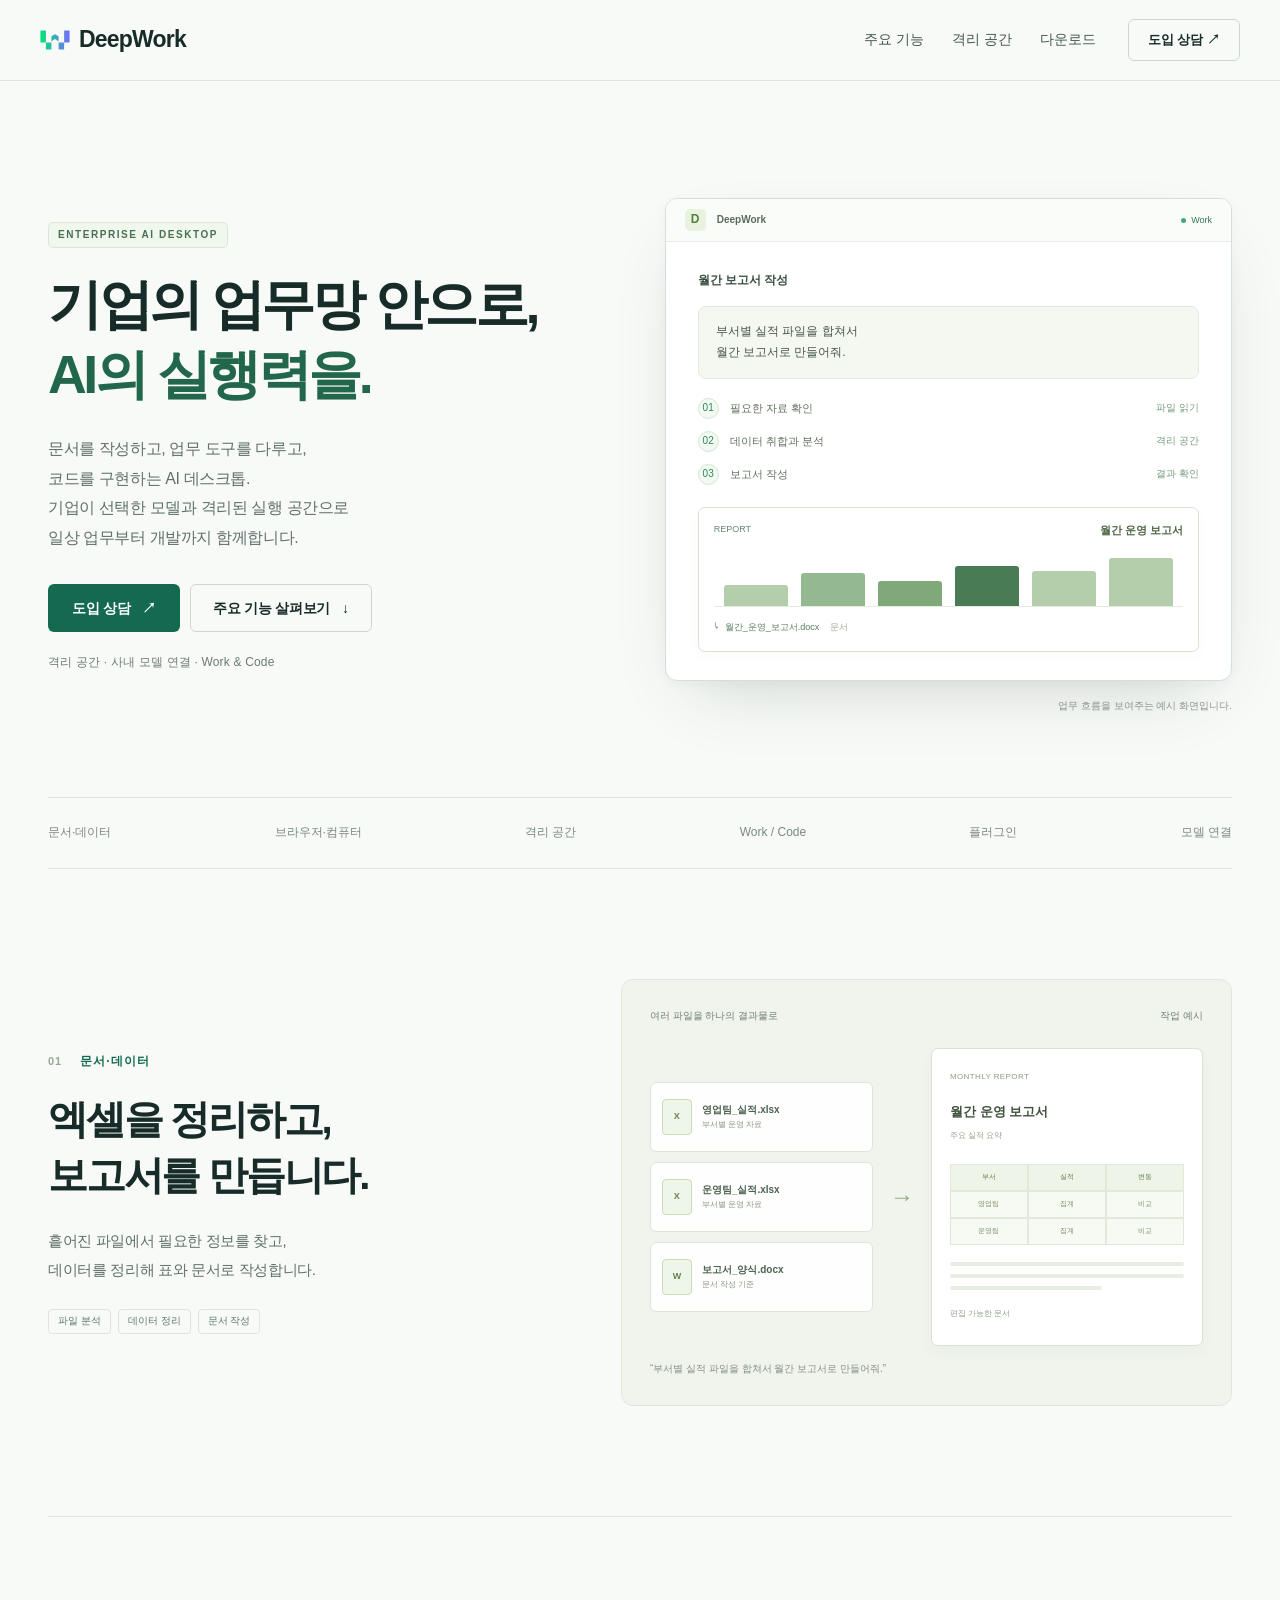
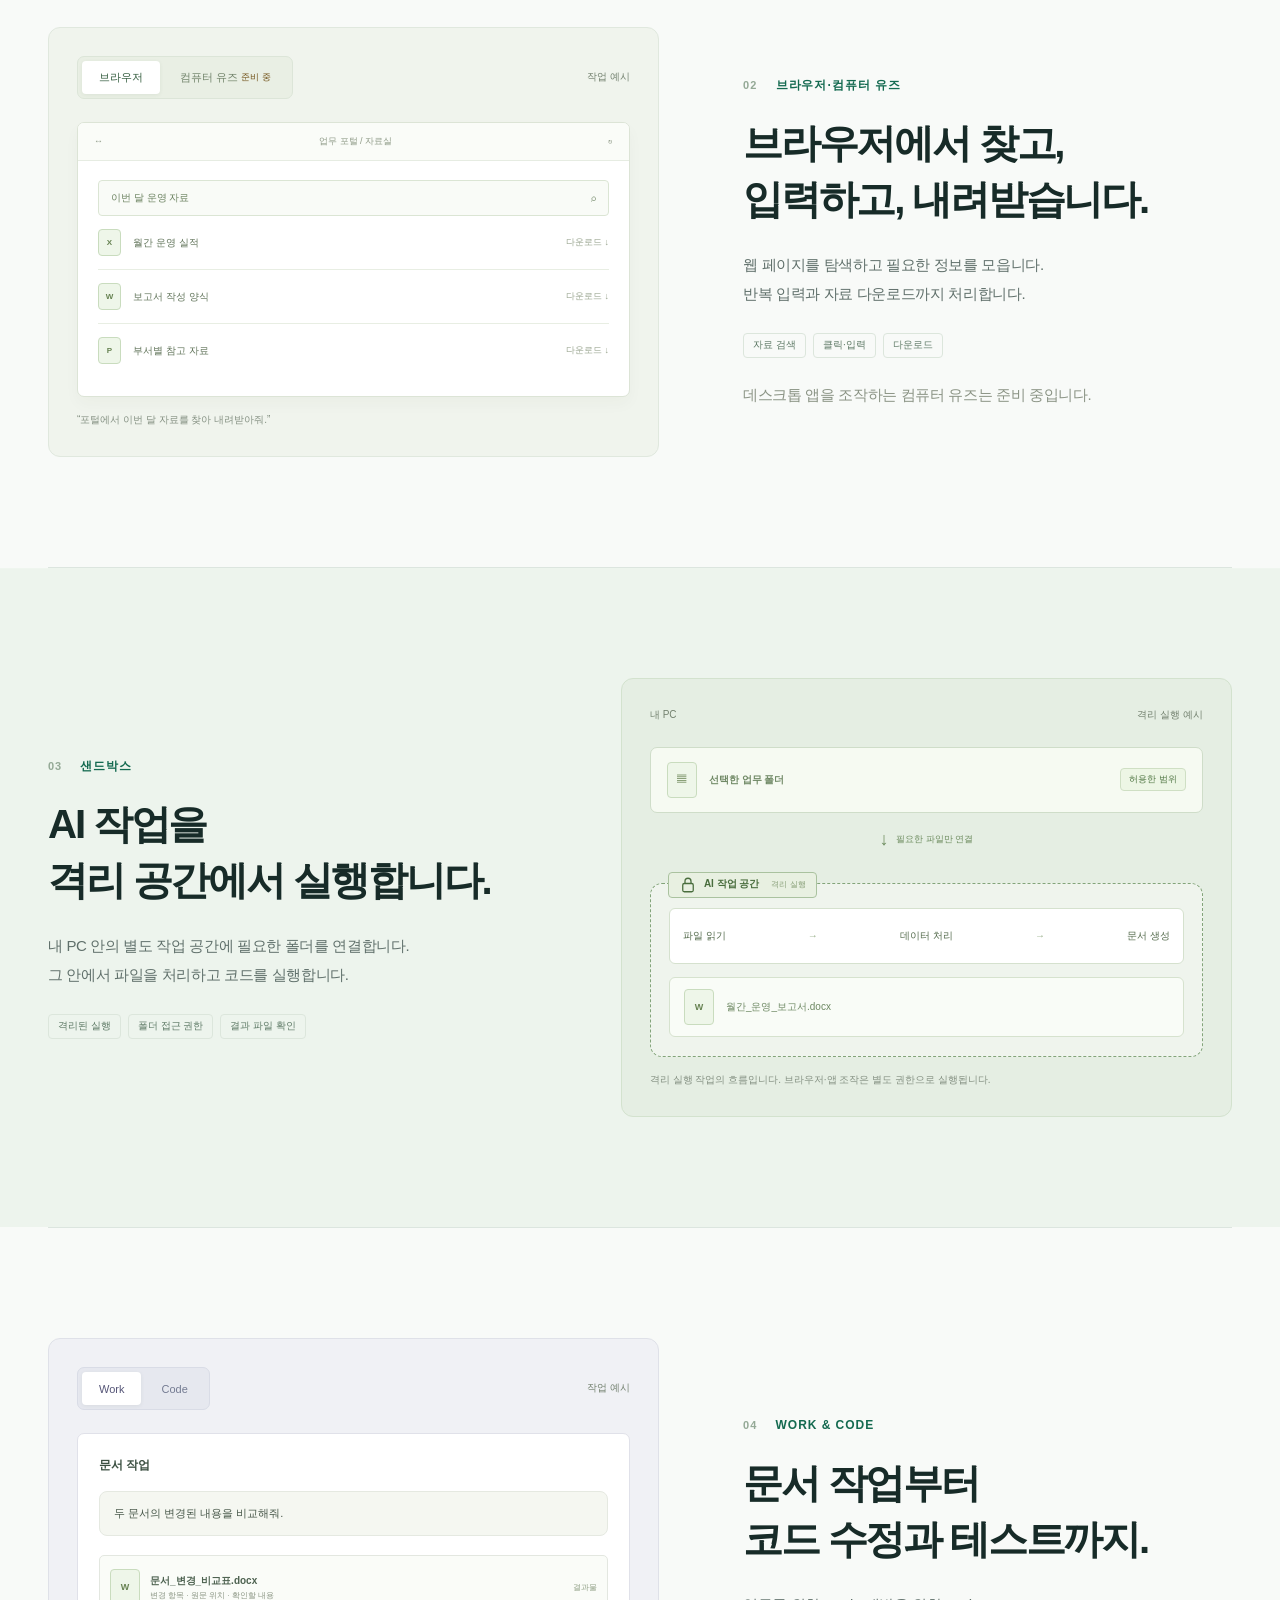
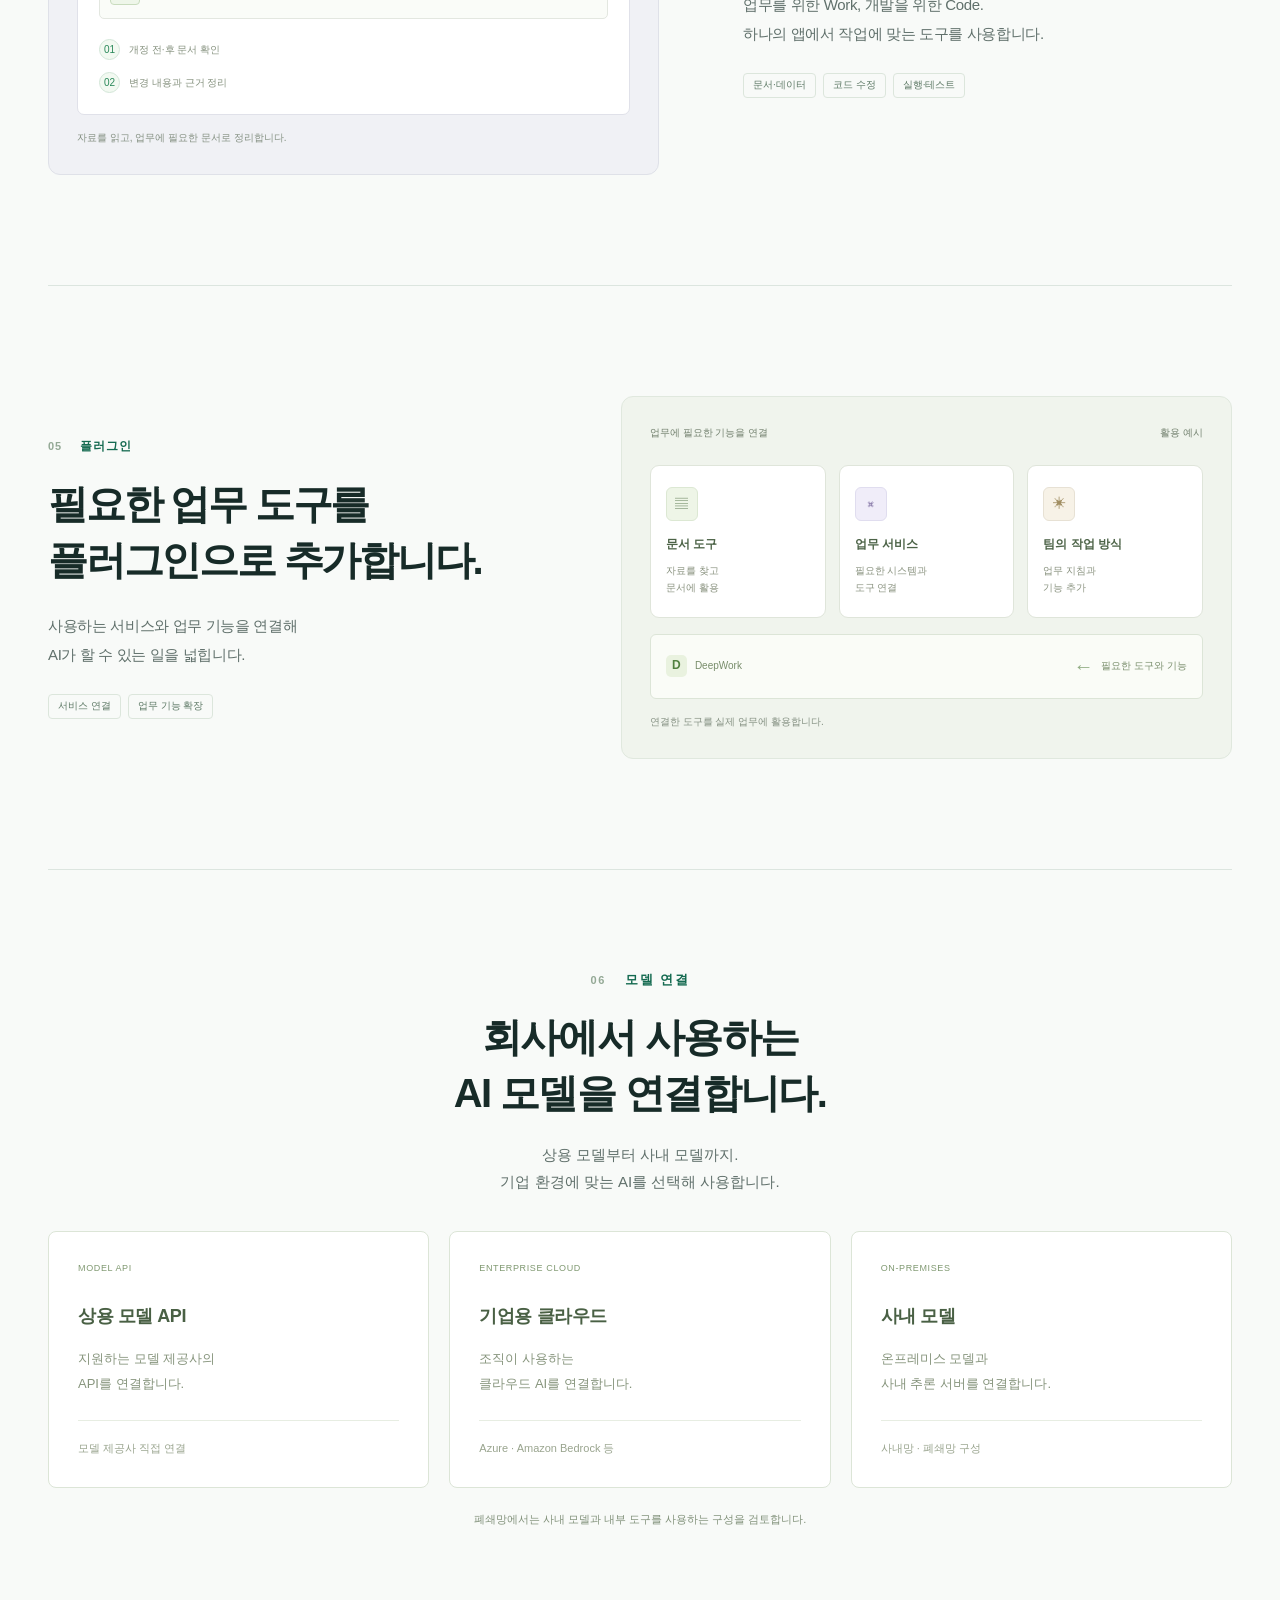
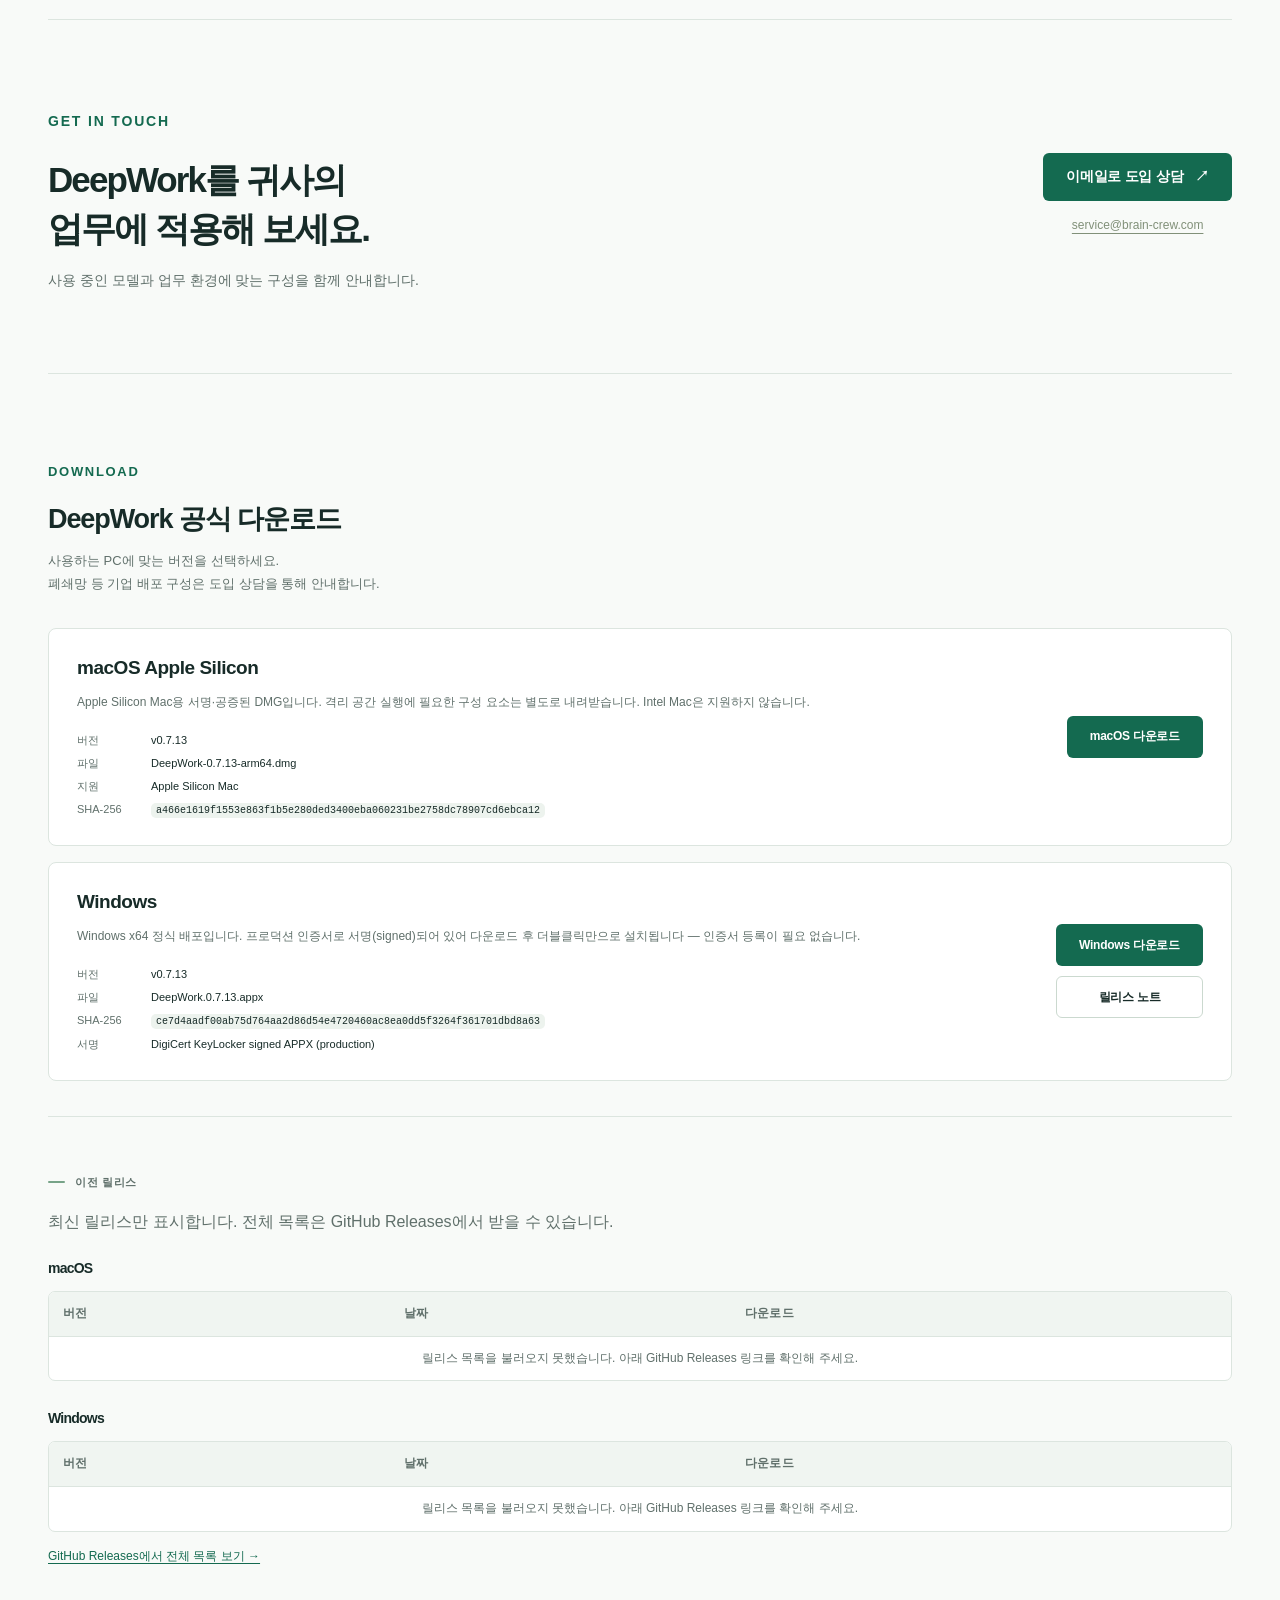
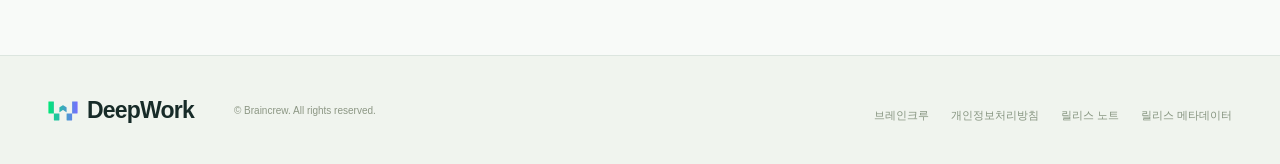
==== index.html @ 5875da7a "fix: hide CLI releases from desktop download tables" ====
<!doctype html>
<html lang="ko">
  <head>
    <meta charset="utf-8" />
    <meta name="viewport" content="width=device-width, initial-scale=1" />
    <title>DeepWork — 기업의 업무망 안으로, AI의 실행력을</title>
    <meta
      name="description"
      content="문서 작성, 브라우저 업무, 코드 개발까지. 격리 공간과 다양한 모델 연결을 갖춘 기업용 AI 데스크톱, DeepWork."
    />
    <meta name="theme-color" content="#f8faf8" />
    <meta property="og:type" content="website" />
    <meta property="og:locale" content="ko_KR" />
    <meta
      property="og:title"
      content="DeepWork — 기업의 업무망 안으로, AI의 실행력을"
    />
    <meta
      property="og:description"
      content="문서를 만들고, 업무 도구를 다루고, 코드를 구현합니다. 기업을 위한 AI 데스크톱."
    />
    <meta
      property="og:url"
      content="https://braincrew-lab.github.io/deepwork-public/"
    />
    <meta
      property="og:image"
      content="https://braincrew-lab.github.io/deepwork-public/assets/deepwork-app-icon.png"
    />
    <link
      rel="canonical"
      href="https://braincrew-lab.github.io/deepwork-public/"
    />
    <link rel="icon" href="assets/deepwork-icon.png?v=lg26" />
    <link rel="stylesheet" href="assets/site.css" />
    <link rel="stylesheet" href="assets/landing.css" />
    <script src="assets/landing.js" defer></script>
  </head>
  <body class="landing">
    <a class="skip-link" href="#main">본문으로 건너뛰기</a>
    <header class="site-header">
      <div class="header-inner">
        <a class="brand" href="./" aria-label="DeepWork 홈">
          <img
            src="assets/deepwork-glyph-light.svg"
            alt=""
            width="28"
            height="28"
          />
          <span translate="no">DeepWork</span>
        </a>
        <nav class="nav-links" aria-label="주요 메뉴">
          <a href="#features">주요 기능</a>
          <a href="#isolation">격리 공간</a>
          <a href="#downloads">다운로드</a>
        </nav>
        <a class="nav-contact" href="#contact"
          >도입 상담 <span aria-hidden="true">↗</span></a
        >
      </div>
    </header>
    <main id="main">
      <div class="container">
        <section class="hero" aria-labelledby="hero-title">
          <div class="hero-copy">
            <p class="eyebrow">
              <span class="pill">Enterprise AI Desktop</span>
            </p>
            <h1 id="hero-title">
              기업의 업무망 안으로,<br /><span>AI의 실행력을.</span>
            </h1>
            <p class="hero-sub">
              문서를 작성하고, 업무 도구를 다루고,<br class="desktop-break" />
              코드를 구현하는 AI 데스크톱.<br />기업이 선택한 모델과 격리된 실행
              공간으로<br class="desktop-break" />
              일상 업무부터 개발까지 함께합니다.
            </p>
            <div class="hero-actions">
              <a class="button primary" href="#contact"
                >도입 상담 <span aria-hidden="true">↗</span></a
              >
              <a class="button secondary" href="#features"
                >주요 기능 살펴보기 <span aria-hidden="true">↓</span></a
              >
            </div>
            <p class="hero-note">
              격리 공간 <span aria-hidden="true">·</span> 사내 모델 연결
              <span aria-hidden="true">·</span> Work &amp; Code
            </p>
          </div>
          <div class="hero-visual">
            <div
              class="workflow-window"
              role="img"
              aria-label="업무 흐름 예시: 부서별 실적 파일을 확인하고 데이터를 정리한 뒤 월간 보고서를 작성합니다."
            >
              <div class="window-bar">
                <span class="mini-logo">D</span
                ><span class="window-label">DeepWork</span
                ><span class="window-status">Work</span>
              </div>
              <div class="workflow-body">
                <div class="workflow-main">
                  <p class="task-label">월간 보고서 작성</p>
                  <div class="prompt-box">
                    부서별 실적 파일을 합쳐서<br />월간 보고서로 만들어줘.
                  </div>
                  <div class="process-list">
                    <div class="process-step">
                      <span class="step-icon">01</span
                      ><span class="step-copy">필요한 자료 확인</span
                      ><span class="step-state">파일 읽기</span>
                    </div>
                    <div class="process-step">
                      <span class="step-icon">02</span
                      ><span class="step-copy">데이터 취합과 분석</span
                      ><span class="step-state">격리 공간</span>
                    </div>
                    <div class="process-step">
                      <span class="step-icon">03</span
                      ><span class="step-copy">보고서 작성</span
                      ><span class="step-state">결과 확인</span>
                    </div>
                  </div>
                  <div class="result-sheet">
                    <div class="sheet-top">
                      <span>REPORT</span><span>월간 운영 보고서</span>
                    </div>
                    <div class="sheet-chart" aria-hidden="true">
                      <span class="chart-bar" style="--bar: 38%"></span
                      ><span class="chart-bar" style="--bar: 59%"></span
                      ><span class="chart-bar" style="--bar: 46%"></span
                      ><span class="chart-bar" style="--bar: 73%"></span
                      ><span class="chart-bar" style="--bar: 63%"></span
                      ><span class="chart-bar" style="--bar: 87%"></span>
                    </div>
                    <div class="file-chip">
                      <span aria-hidden="true">↳</span> 월간_운영_보고서.docx
                      <span>문서</span>
                    </div>
                  </div>
                </div>
              </div>
            </div>
            <p class="hero-caption">업무 흐름을 보여주는 예시 화면입니다.</p>
          </div>
        </section>
        <nav class="feature-index" aria-label="기능 바로가기">
          <a href="#documents">문서·데이터</a
          ><a href="#computer">브라우저·컴퓨터</a
          ><a href="#isolation">격리 공간</a><a href="#work-code">Work / Code</a
          ><a href="#plugins">플러그인</a><a href="#models">모델 연결</a>
        </nav>
        <div id="features">
          <section
            class="feature-section"
            id="documents"
            aria-labelledby="documents-title"
          >
            <div class="feature-heading">
              <p class="eyebrow">
                <span class="section-number">01</span> 문서·데이터
              </p>
              <h2 id="documents-title">
                엑셀을 정리하고,<br />보고서를 만듭니다.
              </h2>
              <p>
                흩어진 파일에서 필요한 정보를 찾고,<br />데이터를 정리해 표와
                문서로 작성합니다.
              </p>
              <div class="feature-tags">
                <span>파일 분석</span><span>데이터 정리</span
                ><span>문서 작성</span>
              </div>
            </div>
            <div class="feature-visual scene">
              <div class="scene-toolbar">
                <span>여러 파일을 하나의 결과물로</span><span>작업 예시</span>
              </div>
              <div class="scene-grid">
                <div class="document-stack">
                  <div class="file-row">
                    <span class="file-icon">X</span>
                    <div class="file-info">
                      <strong>영업팀_실적.xlsx</strong
                      ><span>부서별 운영 자료</span>
                    </div>
                  </div>
                  <div class="file-row">
                    <span class="file-icon">X</span>
                    <div class="file-info">
                      <strong>운영팀_실적.xlsx</strong
                      ><span>부서별 운영 자료</span>
                    </div>
                  </div>
                  <div class="file-row">
                    <span class="file-icon">W</span>
                    <div class="file-info">
                      <strong>보고서_양식.docx</strong
                      ><span>문서 작성 기준</span>
                    </div>
                  </div>
                </div>
                <span class="arrow-connector" aria-hidden="true">→</span>
                <div class="report-preview">
                  <span class="model-label">MONTHLY REPORT</span>
                  <h3>월간 운영 보고서</h3>
                  <p>주요 실적 요약</p>
                  <div class="report-grid" aria-hidden="true">
                    <span>부서</span><span>실적</span><span>변동</span
                    ><span>영업팀</span><span>집계</span><span>비교</span
                    ><span>운영팀</span><span>집계</span><span>비교</span>
                  </div>
                  <div class="report-line"></div>
                  <div class="report-line"></div>
                  <div class="report-line short"></div>
                  <span class="file-type">편집 가능한 문서</span>
                </div>
              </div>
              <p class="scene-caption">
                “부서별 실적 파일을 합쳐서 월간 보고서로 만들어줘.”
              </p>
            </div>
          </section>
          <section
            class="feature-section reverse"
            id="computer"
            aria-labelledby="computer-title"
          >
            <div class="feature-heading">
              <p class="eyebrow">
                <span class="section-number">02</span> 브라우저·컴퓨터 유즈
              </p>
              <h2 id="computer-title">
                브라우저에서 찾고,<br />입력하고, 내려받습니다.
              </h2>
              <p>
                웹 페이지를 탐색하고 필요한 정보를 모읍니다.<br />반복 입력과
                자료 다운로드까지 처리합니다.
              </p>
              <div class="feature-tags">
                <span>자료 검색</span><span>클릭·입력</span
                ><span>다운로드</span>
              </div>
              <p class="feature-footnote">
                데스크톱 앱을 조작하는 컴퓨터 유즈는 준비 중입니다.
              </p>
            </div>
            <div class="feature-visual scene" data-tabs>
              <div class="scene-toolbar">
                <div
                  class="tabs"
                  role="tablist"
                  aria-label="브라우저와 컴퓨터 작업 예시"
                >
                  <button
                    type="button"
                    id="browser-tab"
                    role="tab"
                    aria-selected="true"
                    aria-controls="browser-panel"
                  >
                    브라우저</button
                  ><button
                    type="button"
                    id="app-tab"
                    role="tab"
                    aria-selected="false"
                    aria-controls="app-panel"
                    tabindex="-1"
                  >
                    컴퓨터 유즈 <span class="coming-soon">준비 중</span>
                  </button>
                </div>
                <span>작업 예시</span>
              </div>
              <div
                class="tab-panel"
                id="browser-panel"
                role="tabpanel"
                tabindex="0"
                aria-labelledby="browser-tab"
              >
                <div class="browser-frame">
                  <div class="browser-address">
                    <span aria-hidden="true">↔</span
                    ><span>업무 포털 / 자료실</span
                    ><span aria-hidden="true">↻</span>
                  </div>
                  <div class="browser-content">
                    <div class="browser-search">
                      이번 달 운영 자료 <span aria-hidden="true">⌕</span>
                    </div>
                    <div class="browser-row">
                      <span class="file-icon">X</span><span>월간 운영 실적</span
                      ><span class="file-type">다운로드 ↓</span>
                    </div>
                    <div class="browser-row">
                      <span class="file-icon">W</span
                      ><span>보고서 작성 양식</span
                      ><span class="file-type">다운로드 ↓</span>
                    </div>
                    <div class="browser-row">
                      <span class="file-icon">P</span
                      ><span>부서별 참고 자료</span
                      ><span class="file-type">다운로드 ↓</span>
                    </div>
                  </div>
                </div>
                <p class="scene-caption">
                  “포털에서 이번 달 자료를 찾아 내려받아줘.”
                </p>
              </div>
              <div
                class="tab-panel"
                id="app-panel"
                role="tabpanel"
                tabindex="0"
                aria-labelledby="app-tab"
                hidden
              >
                <div class="browser-frame">
                  <div class="browser-address">
                    <span>업무 앱</span><span>준비 중 · 활용 예시</span>
                  </div>
                  <div class="app-grid">
                    <div class="app-menu">
                      <span>업무 현황</span><strong>자료 입력</strong
                      ><span>문서 목록</span>
                    </div>
                    <div class="app-form">
                      <div class="form-preview-row">
                        <span>보고 기간</span><strong>이번 달</strong>
                      </div>
                      <div class="form-preview-row">
                        <span>대상 부서</span><strong>운영팀</strong>
                      </div>
                      <div class="form-preview-row">
                        <span>입력 내용</span
                        ><strong>표의 항목을 확인해 입력</strong>
                      </div>
                      <div class="access-pill">입력 결과 확인</div>
                    </div>
                  </div>
                </div>
                <p class="scene-caption">
                  “이 표의 내용을 업무 앱의 입력 항목에 채워줘.”<br />
                  <span>준비 중인 기능의 활용 예시입니다.</span>
                </p>
              </div>
            </div>
          </section>
          <section
            class="feature-section sandbox-section"
            id="isolation"
            aria-labelledby="isolation-title"
          >
            <div class="feature-heading">
              <p class="eyebrow">
                <span class="section-number">03</span> 샌드박스
              </p>
              <h2 id="isolation-title">
                AI 작업을<br />격리 공간에서 실행합니다.
              </h2>
              <p>
                내 PC 안의 별도 작업 공간에 필요한 폴더를 연결합니다.<br />그
                안에서 파일을 처리하고 코드를 실행합니다.
              </p>
              <div class="feature-tags">
                <span>격리된 실행</span><span>폴더 접근 권한</span
                ><span>결과 파일 확인</span>
              </div>
            </div>
            <div
              class="feature-visual sandbox-scene"
              role="img"
              aria-label="격리 실행 예시: 내 PC의 선택한 업무 폴더를 격리 공간에 연결하고, 데이터를 처리해 보고서 파일을 만듭니다."
            >
              <div class="scene-toolbar">
                <span>내 PC</span><span>격리 실행 예시</span>
              </div>
              <div class="host-files">
                <span class="file-icon">▤</span><strong>선택한 업무 폴더</strong
                ><span class="access-pill">허용한 범위</span>
              </div>
              <div class="isolation-connector" aria-hidden="true">
                <span>↓</span> 필요한 파일만 연결
              </div>
              <div class="isolation-boundary">
                <div class="boundary-label">
                  <svg
                    width="18"
                    height="18"
                    viewBox="0 0 24 24"
                    fill="none"
                    aria-hidden="true"
                  >
                    <rect
                      x="5"
                      y="10"
                      width="14"
                      height="11"
                      rx="2"
                      stroke="currentColor"
                      stroke-width="1.7"
                    />
                    <path
                      d="M8 10V7a4 4 0 0 1 8 0v3"
                      stroke="currentColor"
                      stroke-width="1.7"
                    />
                  </svg>
                  AI 작업 공간 <span>격리 실행</span>
                </div>
                <div class="isolation-task">
                  <span>파일 읽기</span><span aria-hidden="true">→</span
                  ><span>데이터 처리</span><span aria-hidden="true">→</span
                  ><span>문서 생성</span>
                </div>
                <div class="boundary-output">
                  <span class="file-icon">W</span
                  ><span>월간_운영_보고서.docx</span>
                </div>
              </div>
              <p class="scene-caption">
                격리 실행 작업의 흐름입니다. 브라우저·앱 조작은 별도 권한으로
                실행됩니다.
              </p>
            </div>
          </section>
          <section
            class="feature-section reverse"
            id="work-code"
            aria-labelledby="work-code-title"
          >
            <div class="feature-heading">
              <p class="eyebrow">
                <span class="section-number">04</span> Work &amp; Code
              </p>
              <h2 id="work-code-title">
                문서 작업부터<br />코드 수정과 테스트까지.
              </h2>
              <p>
                업무를 위한 Work, 개발을 위한 Code.<br />하나의 앱에서 작업에
                맞는 도구를 사용합니다.
              </p>
              <div class="feature-tags">
                <span>문서·데이터</span><span>코드 수정</span
                ><span>실행·테스트</span>
              </div>
            </div>
            <div class="feature-visual scene mode-scene" data-tabs>
              <div class="scene-toolbar">
                <div
                  class="tabs"
                  role="tablist"
                  aria-label="Work와 Code 업무 예시"
                >
                  <button
                    type="button"
                    id="work-tab"
                    role="tab"
                    aria-selected="true"
                    aria-controls="work-panel"
                  >
                    Work</button
                  ><button
                    type="button"
                    id="code-tab"
                    role="tab"
                    aria-selected="false"
                    aria-controls="code-panel"
                    tabindex="-1"
                  >
                    Code
                  </button>
                </div>
                <span>작업 예시</span>
              </div>
              <div
                class="tab-panel"
                id="work-panel"
                role="tabpanel"
                tabindex="0"
                aria-labelledby="work-tab"
              >
                <div class="mode-content">
                  <p class="task-label">문서 작업</p>
                  <div class="prompt-box">
                    두 문서의 변경된 내용을 비교해줘.
                  </div>
                  <div class="file-row">
                    <span class="file-icon">W</span>
                    <div class="file-info">
                      <strong>문서_변경_비교표.docx</strong
                      ><span>변경 항목 · 원문 위치 · 확인할 내용</span>
                    </div>
                    <span class="file-type">결과물</span>
                  </div>
                  <div class="process-list">
                    <div class="process-step">
                      <span class="step-icon">01</span
                      ><span>개정 전·후 문서 확인</span>
                    </div>
                    <div class="process-step">
                      <span class="step-icon">02</span
                      ><span>변경 내용과 근거 정리</span>
                    </div>
                  </div>
                </div>
                <p class="scene-caption">
                  자료를 읽고, 업무에 필요한 문서로 정리합니다.
                </p>
              </div>
              <div
                class="tab-panel"
                id="code-panel"
                role="tabpanel"
                tabindex="0"
                aria-labelledby="code-tab"
                hidden
              >
                <div class="mode-content">
                  <p class="task-label">개발 작업</p>
                  <div class="prompt-box">
                    이 함수의 오류를 고치고 테스트해줘.
                  </div>
                  <div class="code-preview">
                    <div class="browser-address">
                      <span>report.ts</span><span>변경 사항 예시</span>
                    </div>
                    <pre><code><span class="code-removed">− return records[0].amount</span>
<span class="code-added">+ return records[0]?.amount ?? 0</span>

<span class="code-comment">// 빈 데이터도 처리하도록 수정</span></code></pre>
                  </div>
                  <div class="access-pill">변경 사항과 테스트 결과 확인</div>
                </div>
                <p class="scene-caption">
                  프로젝트를 읽고, 코드를 수정하고, 실행해 확인합니다.
                </p>
              </div>
            </div>
          </section>
          <section
            class="feature-section"
            id="plugins"
            aria-labelledby="plugins-title"
          >
            <div class="feature-heading">
              <p class="eyebrow">
                <span class="section-number">05</span> 플러그인
              </p>
              <h2 id="plugins-title">
                필요한 업무 도구를<br />플러그인으로 추가합니다.
              </h2>
              <p>
                사용하는 서비스와 업무 기능을 연결해<br />AI가 할 수 있는 일을
                넓힙니다.
              </p>
              <div class="feature-tags">
                <span>서비스 연결</span><span>업무 기능 확장</span>
              </div>
            </div>
            <div class="feature-visual scene">
              <div class="scene-toolbar">
                <span>업무에 필요한 기능을 연결</span><span>활용 예시</span>
              </div>
              <div class="plugin-grid">
                <div class="plugin-card">
                  <span class="plugin-icon">▤</span>
                  <h3>문서 도구</h3>
                  <p>자료를 찾고<br />문서에 활용</p>
                </div>
                <div class="plugin-card">
                  <span class="plugin-icon">⌘</span>
                  <h3>업무 서비스</h3>
                  <p>필요한 시스템과<br />도구 연결</p>
                </div>
                <div class="plugin-card">
                  <span class="plugin-icon">✳</span>
                  <h3>팀의 작업 방식</h3>
                  <p>업무 지침과<br />기능 추가</p>
                </div>
              </div>
              <div class="plugin-result">
                <span class="mini-logo">D</span><span>DeepWork</span
                ><span class="arrow-connector" aria-hidden="true">←</span
                ><span>필요한 도구와 기능</span>
              </div>
              <p class="scene-caption">연결한 도구를 실제 업무에 활용합니다.</p>
            </div>
          </section>
          <section
            class="model-section"
            id="models"
            aria-labelledby="models-title"
          >
            <div class="section-heading">
              <p class="eyebrow">
                <span class="section-number">06</span> 모델 연결
              </p>
              <h2 id="models-title">
                회사에서 사용하는<br />AI 모델을 연결합니다.
              </h2>
              <p>
                상용 모델부터 사내 모델까지.<br />기업 환경에 맞는 AI를 선택해
                사용합니다.
              </p>
            </div>
            <div class="model-grid">
              <div class="model-card">
                <span class="model-label">MODEL API</span>
                <h3>상용 모델 API</h3>
                <p>지원하는 모델 제공사의<br />API를 연결합니다.</p>
                <span class="model-endpoint">모델 제공사 직접 연결</span>
              </div>
              <div class="model-card">
                <span class="model-label">ENTERPRISE CLOUD</span>
                <h3>기업용 클라우드</h3>
                <p>조직이 사용하는<br />클라우드 AI를 연결합니다.</p>
                <span class="model-endpoint">Azure · Amazon Bedrock 등</span>
              </div>
              <div class="model-card">
                <span class="model-label">ON-PREMISES</span>
                <h3>사내 모델</h3>
                <p>온프레미스 모델과<br />사내 추론 서버를 연결합니다.</p>
                <span class="model-endpoint">사내망 · 폐쇄망 구성</span>
              </div>
            </div>
            <p class="model-note">
              폐쇄망에서는 사내 모델과 내부 도구를 사용하는 구성을 검토합니다.
            </p>
          </section>
        </div>
        <section
          class="contact-section"
          id="contact"
          aria-labelledby="contact-title"
        >
          <div class="contact-copy">
            <p class="eyebrow">GET IN TOUCH</p>
            <h2 id="contact-title">
              DeepWork를 귀사의<br />업무에 적용해 보세요.
            </h2>
            <p>사용 중인 모델과 업무 환경에 맞는 구성을 함께 안내합니다.</p>
          </div>
          <div class="contact-actions">
            <a
              class="button primary"
              href="mailto:service@brain-crew.com?subject=DeepWork%20%EB%8F%84%EC%9E%85%20%EB%AC%B8%EC%9D%98"
              >이메일로 도입 상담 <span aria-hidden="true">↗</span></a
            ><a class="contact-email" href="mailto:service@brain-crew.com"
              >service@brain-crew.com</a
            >
          </div>
        </section>
        <section
          class="downloads"
          id="downloads"
          aria-labelledby="downloads-title"
        >
          <div class="section-heading">
            <p class="eyebrow">DOWNLOAD</p>
            <h2 id="downloads-title">DeepWork 공식 다운로드</h2>
            <p>
              사용하는 PC에 맞는 버전을 선택하세요.<br />폐쇄망 등 기업 배포
              구성은 도입 상담을 통해 안내합니다.
            </p>
          </div>
          <!-- Keep release-updater markup stable: exact code tags are required. -->
          <!-- prettier-ignore -->
          <section class="download-card" aria-labelledby="primary-download">
            <div>
              <h2 id="primary-download">macOS Apple Silicon</h2>
              <p>
                Apple Silicon Mac용 서명·공증된 DMG입니다. 격리 공간 실행에
                필요한 구성 요소는 별도로 내려받습니다. Intel Mac은 지원하지
                않습니다.
              </p>
              <dl class="metadata">
                <div>
                  <dt>버전</dt>
                  <dd>v0.7.13</dd>
                </div>
                <div>
                  <dt>파일</dt>
                  <dd>DeepWork-0.7.13-arm64.dmg</dd>
                </div>
                <div>
                  <dt>지원</dt>
                  <dd>Apple Silicon Mac</dd>
                </div>
                <div>
                  <dt>SHA-256</dt>
                  <dd>
                    <code>a466e1619f1553e863f1b5e280ded3400eba060231be2758dc78907cd6ebca12</code>
                  </dd>
                </div>
              </dl>
            </div>
            <a
              class="button primary"
              href="https://github.com/braincrew-lab/deepwork-public/releases/download/v0.7.13/DeepWork-0.7.13-arm64.dmg"
            >
              macOS 다운로드
            </a>
          </section>

          <!-- prettier-ignore -->
          <section class="download-card" aria-labelledby="windows-download">
            <div>
              <h2 id="windows-download">Windows</h2>
              <p>
                Windows x64 정식 배포입니다. 프로덕션 인증서로 서명(signed)되어
                있어 다운로드 후 더블클릭만으로 설치됩니다 — 인증서 등록이 필요
                없습니다.
              </p>
              <dl class="metadata">
                <div>
                  <dt>버전</dt>
                  <dd>v0.7.13</dd>
                </div>
                <div>
                  <dt>파일</dt>
                  <dd>DeepWork.0.7.13.appx</dd>
                </div>
                <div>
                  <dt>SHA-256</dt>
                  <dd>
                    <code>ce7d4aadf00ab75d764aa2d86d54e4720460ac8ea0dd5f3264f361701dbd8a63</code>
                  </dd>
                </div>
                <div>
                  <dt>서명</dt>
                  <dd>DigiCert KeyLocker signed APPX (production)</dd>
                </div>
              </dl>
            </div>
            <div class="button-stack" aria-label="Windows 정식 배포 다운로드">
              <a
                class="button primary"
                href="https://github.com/braincrew-lab/deepwork-public/releases/download/v0.7.13/DeepWork.0.7.13.appx"
              >
                Windows 다운로드
              </a>
              <a
                class="button secondary"
                href="https://github.com/braincrew-lab/deepwork-public/releases/tag/v0.7.13"
              >
                릴리스 노트
              </a>
            </div>
          </section>

          <section
            class="version-history"
            aria-labelledby="version-history-title"
          >
            <p class="section-title" id="version-history-title">이전 릴리스</p>
            <p>
              최신 릴리스만 표시합니다. 전체 목록은 GitHub Releases에서 받을 수
              있습니다.
            </p>
            <p class="version-mobile-note">
              이전 릴리스 표는 데스크톱에서 확인하세요.
              <a
                href="https://github.com/braincrew-lab/deepwork-public/releases"
                >GitHub Releases 열기 →</a
              >
            </p>

            <div class="version-group">
              <h2 class="version-group-title">macOS</h2>
              <div class="version-table-wrap">
                <table class="version-table">
                  <thead>
                    <tr>
                      <th scope="col">버전</th>
                      <th scope="col">날짜</th>
                      <th scope="col">다운로드</th>
                    </tr>
                  </thead>
                  <tbody id="version-rows-mac" aria-live="polite">
                    <tr class="version-status">
                      <td colspan="3">릴리스 목록을 불러오는 중…</td>
                    </tr>
                  </tbody>
                </table>
              </div>
            </div>

            <div class="version-group">
              <h2 class="version-group-title">Windows</h2>
              <div class="version-table-wrap">
                <table class="version-table">
                  <thead>
                    <tr>
                      <th scope="col">버전</th>
                      <th scope="col">날짜</th>
                      <th scope="col">다운로드</th>
                    </tr>
                  </thead>
                  <tbody id="version-rows-win" aria-live="polite">
                    <tr class="version-status">
                      <td colspan="3">릴리스 목록을 불러오는 중…</td>
                    </tr>
                  </tbody>
                </table>
              </div>
            </div>

            <p class="version-fallback">
              <a
                href="https://github.com/braincrew-lab/deepwork-public/releases"
                >GitHub Releases에서 전체 목록 보기 →</a
              >
            </p>
          </section>
        </section>
      </div>
    </main>
    <footer class="site-footer">
      <div class="footer-inner">
        <a class="brand" href="./"
          ><img
            src="assets/deepwork-glyph-light.svg"
            alt=""
            width="24"
            height="24"
          /><span translate="no">DeepWork</span></a
        >
        <p>© Braincrew. All rights reserved.</p>
        <nav class="footer-links" aria-label="서비스 정보">
          <a href="https://www.brain-crew.com/">브레인크루</a
          ><a href="privacy/deepwork-chrome-bridge/">개인정보처리방침</a
          ><a href="https://github.com/braincrew-lab/deepwork-public/releases"
            >릴리스 노트</a
          ><a href="releases/stable.json">릴리스 메타데이터</a>
        </nav>
      </div>
    </footer>
    <script>
      (function () {
        var REPO = "braincrew-lab/deepwork-public";
        var API =
          "https://api.github.com/repos/" + REPO + "/releases?per_page=100";
        var WITHHELD_RELEASE_RE = /^v0\.5\.7(?:$|-)/;
        // VM 이미지(deep-work-vm-*)는 앱이 내부적으로 내려받는 인프라 릴리스라 표에서 제외.
        var INFRA_RELEASE_RE = /^deep-work-vm-/;
        var MAC_ASSET_RE = /\.dmg$/i;
        var WIN_ASSET_RE = /\.(appx|msix|msixbundle)$/i;
        var macBody = document.getElementById("version-rows-mac");
        var winBody = document.getElementById("version-rows-win");
        if (!macBody || !winBody) return;

        var MAX_ROWS = 6;
        var dateFmt;
        try {
          dateFmt = new Intl.DateTimeFormat("ko-KR", {
            year: "numeric",
            month: "2-digit",
            day: "2-digit",
          });
        } catch (e) {
          dateFmt = null;
        }

        function formatDate(iso) {
          if (!iso) return "";
          var d = new Date(iso);
          if (isNaN(d.getTime())) return "";
          if (dateFmt) return dateFmt.format(d);
          var m = d.getMonth() + 1;
          var day = d.getDate();
          return (
            d.getFullYear() +
            "." +
            (m < 10 ? "0" + m : m) +
            "." +
            (day < 10 ? "0" + day : day)
          );
        }

        function statusRow(body, text) {
          body.innerHTML = "";
          var tr = document.createElement("tr");
          tr.className = "version-status";
          var td = document.createElement("td");
          td.colSpan = 3;
          td.textContent = text;
          tr.appendChild(td);
          body.appendChild(tr);
        }

        function channelBadge(rel) {
          if (/-preview\.\d+$/i.test(rel.tag_name)) {
            return {
              text: "preview",
              title: "프리뷰 채널 빌드 (정식 공개판이 아님)",
            };
          }
          if (rel.prerelease) {
            return {
              text: "pre",
              title: "GitHub pre-release (정식 공개판이 아닌 proof/test 빌드)",
            };
          }
          return null;
        }

        function pickAsset(assets, preferRe) {
          var preferred = assets.filter(function (a) {
            return preferRe.test(a.name);
          });
          return (preferred.length ? preferred : assets)[0] || null;
        }

        function buildRow(rel, asset) {
          var tr = document.createElement("tr");

          var verTd = document.createElement("td");
          verTd.className = "v-version";
          var verLink = document.createElement("a");
          verLink.href = rel.html_url;
          verLink.textContent = rel.tag_name;
          verLink.translate = false;
          verTd.appendChild(verLink);
          var badge = channelBadge(rel);
          if (badge) {
            var tag = document.createElement("span");
            tag.className = "v-tag " + badge.text;
            tag.textContent = badge.text;
            tag.title = badge.title;
            verTd.appendChild(tag);
          }
          tr.appendChild(verTd);

          var dateTd = document.createElement("td");
          dateTd.className = "v-date";
          dateTd.textContent = formatDate(rel.published_at);
          tr.appendChild(dateTd);

          var dlTd = document.createElement("td");
          dlTd.className = "v-downloads";
          var link = document.createElement("a");
          link.className = "v-asset";
          if (asset) {
            link.href = asset.browser_download_url;
            link.textContent = asset.name;
            link.translate = false;
          } else {
            link.href = rel.html_url;
            link.textContent = "릴리스 노트";
          }
          dlTd.appendChild(link);
          tr.appendChild(dlTd);

          return tr;
        }

        function moreRow(body, hidden) {
          var tr = document.createElement("tr");
          tr.className = "version-status";
          var td = document.createElement("td");
          td.colSpan = 3;
          var link = document.createElement("a");
          link.href =
            "https://github.com/braincrew-lab/deepwork-public/releases";
          link.textContent =
            "이전 " + hidden + "개 더 보기 — GitHub Releases →";
          td.appendChild(link);
          tr.appendChild(td);
          body.appendChild(tr);
        }

        function fillTable(body, rows, emptyMessage) {
          body.innerHTML = "";
          if (!rows.length) {
            statusRow(body, emptyMessage);
            return;
          }
          rows.slice(0, MAX_ROWS).forEach(function (row) {
            body.appendChild(buildRow(row.rel, row.asset));
          });
          if (rows.length > MAX_ROWS) moreRow(body, rows.length - MAX_ROWS);
        }

        function render(releases) {
          var macRows = [];
          var winRows = [];
          releases.forEach(function (rel) {
            if (rel.draft) return;
            if (WITHHELD_RELEASE_RE.test(rel.tag_name)) return;
            if (INFRA_RELEASE_RE.test(rel.tag_name)) return;
            // CLI 릴리스는 GitHub에 유지하되 데스크톱 다운로드 표에서는 제외.
            if (/^deepcode-cli-/.test(rel.tag_name)) return;
            var assets = rel.assets || [];
            var macAssets = assets.filter(function (a) {
              return MAC_ASSET_RE.test(a.name);
            });
            var winAssets = assets.filter(function (a) {
              return WIN_ASSET_RE.test(a.name);
            });
            // 통합 릴리스(mac DMG + Windows APPX가 한 태그)는 양쪽 표에 모두,
            // 각 표에는 해당 플랫폼 설치 파일만 표시한다.
            if (macAssets.length) {
              macRows.push({
                rel: rel,
                asset: pickAsset(macAssets, /offline/i),
              });
            }
            if (winAssets.length) {
              winRows.push({
                rel: rel,
                asset: pickAsset(winAssets, /\.(appx|msixbundle)$/i),
              });
            }
            if (!macAssets.length && !winAssets.length) {
              var target = /win|windows|appx|msix|cer/i.test(rel.tag_name)
                ? winRows
                : macRows;
              target.push({ rel: rel, asset: null });
            }
          });

          fillTable(macBody, macRows, "표시할 macOS 릴리스가 없습니다.");
          fillTable(winBody, winRows, "표시할 Windows 릴리스가 없습니다.");
        }

        fetch(API, { headers: { Accept: "application/vnd.github+json" } })
          .then(function (res) {
            if (!res.ok) throw new Error("HTTP " + res.status);
            return res.json();
          })
          .then(function (data) {
            if (!Array.isArray(data)) throw new Error("unexpected response");
            render(data);
          })
          .catch(function () {
            var msg =
              "릴리스 목록을 불러오지 못했습니다. 아래 GitHub Releases 링크를 확인해 주세요.";
            statusRow(macBody, msg);
            statusRow(winBody, msg);
          });
      })();
    </script>
  </body>
</html>
---- assets/site.css ----
/* DeepWork public site — Liquid Glass rebrand.
   Brand mark gradient: #00E778 (green) → #746EFF (violet). */

:root {
  color-scheme: light dark;
  --ink: #171923;
  --muted: #575c6b;
  --paper: #f3f4f9;
  --panel: rgba(255, 255, 255, 0.66);
  --panel-solid: #ffffff;
  --rule: rgba(23, 25, 35, 0.12);
  --accent: #0b7a5a;
  --accent-strong: #4a43d9;
  --warn: #9a5b00;
  --code-bg: rgba(23, 25, 35, 0.06);
  --subtle-bg: rgba(23, 25, 35, 0.03);
  --subtle-rule: rgba(23, 25, 35, 0.08);
  --focus: #5d56f2;
  --on-accent: #081018;
  --brand-a: #00c76c;
  --brand-b: #746eff;
  --brand-text-a: #049467;
  --brand-text-b: #4a43d9;
  --glass-edge: rgba(255, 255, 255, 0.65);
  --glow-a: rgba(0, 231, 120, 0.16);
  --glow-b: rgba(116, 110, 255, 0.18);
  --card-shadow: 0 18px 44px -28px rgba(41, 37, 112, 0.35);
}

@media (prefers-color-scheme: dark) {
  :root {
    --ink: #eceef4;
    --muted: #9ba1ae;
    --paper: #0e1015;
    --panel: rgba(255, 255, 255, 0.045);
    --panel-solid: #1a1d24;
    --rule: rgba(255, 255, 255, 0.1);
    --accent: #3ecf8e;
    --accent-strong: #9d98ff;
    --warn: #e0a45a;
    --code-bg: rgba(255, 255, 255, 0.07);
    --subtle-bg: rgba(255, 255, 255, 0.03);
    --subtle-rule: rgba(255, 255, 255, 0.07);
    --focus: #8f8aff;
    --on-accent: #081018;
    --brand-a: #00e778;
    --brand-b: #8f8aff;
    --brand-text-a: #00e778;
    --brand-text-b: #a3a0ff;
    --glass-edge: rgba(255, 255, 255, 0.09);
    --glow-a: rgba(0, 231, 120, 0.1);
    --glow-b: rgba(116, 110, 255, 0.14);
    --card-shadow: 0 22px 48px -30px rgba(0, 0, 0, 0.7);
  }
}

* {
  box-sizing: border-box;
}

.skip-link {
  position: absolute;
  left: 12px;
  top: -48px;
  z-index: 10;
  padding: 10px 16px;
  border-radius: 999px;
  background: var(--panel-solid);
  border: 1px solid var(--rule);
  color: var(--ink);
  text-decoration: none;
  transition: top 0.15s ease;
}

.skip-link:focus {
  top: 12px;
}

:focus-visible {
  outline: 2px solid var(--focus);
  outline-offset: 2px;
  border-radius: 6px;
}

@media (prefers-reduced-motion: reduce) {
  * {
    transition: none !important;
    animation: none !important;
    scroll-behavior: auto !important;
  }
}

body {
  margin: 0;
  color: var(--ink);
  background-color: var(--paper);
  /* 브랜드 그라데이션을 은은한 조명으로 깔아 아이콘의 유리 질감과 톤을 맞춘다 */
  background-image:
    radial-gradient(52rem 34rem at 12% -6%, var(--glow-a), transparent 62%),
    radial-gradient(56rem 36rem at 96% 4%, var(--glow-b), transparent 64%),
    radial-gradient(40rem 30rem at 55% 118%, var(--glow-b), transparent 70%);
  background-attachment: fixed;
  font-family:
    ui-sans-serif,
    -apple-system,
    BlinkMacSystemFont,
    "Apple SD Gothic Neo",
    "Noto Sans KR",
    "Segoe UI",
    sans-serif;
  line-height: 1.5;
  word-break: keep-all;
}

a {
  color: var(--accent-strong);
  text-underline-offset: 3px;
}

header {
  position: sticky;
  top: 0;
  z-index: 5;
  display: flex;
  align-items: center;
  justify-content: space-between;
  gap: 24px;
  padding: 14px clamp(20px, 4vw, 48px);
  border-bottom: 1px solid var(--rule);
  background: var(--panel);
  -webkit-backdrop-filter: blur(18px) saturate(1.4);
  backdrop-filter: blur(18px) saturate(1.4);
  box-shadow: inset 0 1px 0 var(--glass-edge);
}

.brand {
  display: flex;
  align-items: center;
  gap: 10px;
  color: var(--ink);
  font-size: 20px;
  font-weight: 700;
  text-decoration: none;
}

.brand span {
  background: linear-gradient(92deg, var(--brand-text-a), var(--brand-text-b));
  -webkit-background-clip: text;
  background-clip: text;
  -webkit-text-fill-color: transparent;
  color: transparent;
}

.brand picture {
  display: flex;
}

.brand img {
  display: block;
  width: 26px;
  height: auto;
}

nav {
  display: flex;
  gap: 16px;
  flex-wrap: wrap;
  font-size: 14px;
}

nav a {
  color: var(--ink);
  text-decoration: none;
  opacity: 0.82;
}

nav a:hover,
nav a:focus-visible {
  opacity: 1;
  text-decoration: underline;
  text-underline-offset: 3px;
}

main {
  width: min(960px, calc(100vw - 40px));
  margin: 0 auto;
  padding: 56px 0 72px;
}

.document {
  max-width: 840px;
}

.page-head {
  padding-bottom: 28px;
}

.eyebrow {
  margin: 0 0 12px;
  color: var(--accent);
  font-size: 13px;
  font-weight: 700;
  letter-spacing: 0.08em;
  text-transform: uppercase;
}

h1,
h2 {
  margin: 0;
  letter-spacing: 0;
  text-wrap: balance;
}

h1 {
  font-size: clamp(44px, 7vw, 64px);
  line-height: 1;
  letter-spacing: -0.02em;
}

.hero {
  display: grid;
  grid-template-columns: minmax(0, 1.25fr) minmax(0, 0.75fr);
  gap: clamp(28px, 5vw, 64px);
  align-items: center;
  padding-bottom: 8px;
}

.hero-copy {
  min-width: 0;
}

.hero-sub {
  margin-top: 16px;
  max-width: 38ch;
  font-size: 17px;
}

.hero-actions {
  display: flex;
  flex-wrap: wrap;
  gap: 12px;
  margin-top: 28px;
}

/* 스크린샷 대신 새 Liquid Glass 앱 아이콘을 브랜드 쇼케이스로 띄운다 */
.hero-mark {
  position: relative;
  display: grid;
  place-items: center;
  min-width: 0;
  padding: clamp(28px, 5vw, 48px);
}

.hero-mark::before {
  content: "";
  position: absolute;
  inset: 6%;
  border-radius: 50%;
  background:
    radial-gradient(closest-side at 36% 38%, var(--glow-a), transparent 72%),
    radial-gradient(closest-side at 66% 62%, var(--glow-b), transparent 72%);
  filter: blur(14px);
}

.hero-mark img {
  position: relative;
  display: block;
  width: min(232px, 58%);
  height: auto;
  filter: drop-shadow(0 26px 40px rgba(20, 18, 60, 0.35));
  animation: hero-mark-float 7s ease-in-out infinite;
}

@media (prefers-color-scheme: dark) {
  /* 다크에서는 아이콘 스퀘클이 배경과 겹치므로 브랜드 글로우로 실루엣을 띄운다 */
  .hero-mark::before {
    inset: -2%;
    filter: blur(22px);
    background:
      radial-gradient(closest-side at 34% 36%, rgba(0, 231, 120, 0.22), transparent 70%),
      radial-gradient(closest-side at 68% 64%, rgba(116, 110, 255, 0.3), transparent 70%);
  }

  .hero-mark img {
    filter:
      drop-shadow(0 0 1px rgba(255, 255, 255, 0.35))
      drop-shadow(0 22px 44px rgba(0, 0, 0, 0.6));
  }
}

@keyframes hero-mark-float {
  0%,
  100% {
    transform: translateY(0);
  }
  50% {
    transform: translateY(-10px);
  }
}

h2 {
  font-size: 24px;
  line-height: 1.2;
}

p {
  margin: 10px 0 0;
  color: var(--muted);
  font-size: 16px;
}

.button {
  display: inline-flex;
  min-height: 46px;
  align-items: center;
  justify-content: center;
  padding: 0 22px;
  border: 1px solid transparent;
  border-radius: 999px;
  background: linear-gradient(120deg, var(--brand-a), var(--brand-b));
  color: var(--on-accent);
  font-weight: 700;
  text-decoration: none;
  touch-action: manipulation;
  box-shadow:
    inset 0 1px 0 rgba(255, 255, 255, 0.45),
    0 12px 26px -14px color-mix(in srgb, var(--brand-b) 55%, transparent);
}

.button.primary {
  min-width: 190px;
}

.button.primary:hover {
  filter: brightness(1.05) saturate(1.05);
}

.button.secondary {
  border-color: var(--rule);
  background: var(--panel);
  color: var(--ink);
  box-shadow: inset 0 1px 0 var(--glass-edge);
  -webkit-backdrop-filter: blur(10px);
  backdrop-filter: blur(10px);
}

.button.secondary:hover {
  border-color: var(--accent-strong);
}

.button.compact {
  flex: 0 0 auto;
  min-height: 40px;
  padding: 0 16px;
  white-space: nowrap;
}

.button-stack {
  display: grid;
  gap: 10px;
  justify-items: stretch;
}

.button-stack .button {
  width: 100%;
  white-space: nowrap;
}

.download-card {
  display: grid;
  grid-template-columns: minmax(0, 1fr) auto;
  gap: 24px;
  align-items: center;
  padding: 26px;
  border: 1px solid var(--rule);
  border-radius: 18px;
  background: var(--panel);
  -webkit-backdrop-filter: blur(16px) saturate(1.3);
  backdrop-filter: blur(16px) saturate(1.3);
  box-shadow:
    inset 0 1px 0 var(--glass-edge),
    var(--card-shadow);
}

.download-card + .download-card {
  margin-top: 16px;
}

.download-card-subtle {
  grid-template-columns: minmax(0, 1fr) auto;
  gap: 14px;
  padding: 14px 16px;
  background: var(--subtle-bg);
  border-color: var(--subtle-rule);
  box-shadow: inset 0 1px 0 var(--glass-edge);
}

.download-card-subtle h2 {
  font-size: 18px;
}

.download-card-subtle p,
.download-card-subtle .metadata dt {
  color: var(--muted);
}

.download-card-subtle p {
  margin-top: 6px;
  font-size: 14px;
}

.download-card-subtle .metadata {
  gap: 6px;
  margin-top: 12px;
}

.download-card-subtle .metadata div {
  grid-template-columns: 64px minmax(0, 1fr);
  gap: 10px;
}

.download-card-subtle code {
  background: var(--code-bg);
}

.download-card-subtle .button.secondary {
  min-height: 40px;
  padding: 0 14px;
  border-color: var(--rule);
}

.guide-card {
  display: grid;
  gap: 18px;
  margin-top: 16px;
  padding: 24px;
  border: 1px solid var(--rule);
  border-radius: 18px;
  background: var(--panel);
  -webkit-backdrop-filter: blur(16px) saturate(1.3);
  backdrop-filter: blur(16px) saturate(1.3);
  box-shadow: inset 0 1px 0 var(--glass-edge);
}

.guide-card ol {
  display: grid;
  gap: 10px;
  margin: 0;
  padding-left: 22px;
}

.guide-card li {
  color: var(--ink);
}

.prompt-card {
  display: grid;
  gap: 18px;
  margin-top: 16px;
  padding: 24px;
  border: 1px solid var(--rule);
  border-radius: 18px;
  background: var(--panel);
  -webkit-backdrop-filter: blur(16px) saturate(1.3);
  backdrop-filter: blur(16px) saturate(1.3);
  box-shadow: inset 0 1px 0 var(--glass-edge);
}

.copy-prompt {
  margin: 0;
  max-width: 100%;
  overflow-x: auto;
  white-space: pre-wrap;
  overflow-wrap: anywhere;
  padding: 18px;
  border: 1px solid var(--rule);
  border-radius: 12px;
  background: var(--code-bg);
  color: var(--ink);
  font-family:
    ui-monospace,
    SFMono-Regular,
    Menlo,
    Consolas,
    monospace;
  font-size: 14px;
  line-height: 1.65;
}

.download-list {
  display: grid;
  gap: 12px;
}

.download-row,
.release-row {
  display: flex;
  align-items: center;
  justify-content: space-between;
  gap: 18px;
  padding: 18px;
  border: 1px solid var(--rule);
  border-radius: 14px;
  background: var(--panel);
  box-shadow: inset 0 1px 0 var(--glass-edge);
}

.release-table {
  display: grid;
  gap: 10px;
  margin-top: 18px;
}

.release-row {
  padding: 14px 18px;
}

.link-list {
  display: flex;
  gap: 18px;
  flex-wrap: wrap;
  margin-top: 28px;
  padding-top: 24px;
  border-top: 1px solid var(--rule);
  font-size: 14px;
}

.metadata {
  display: grid;
  gap: 10px;
  margin: 18px 0 0;
}

.metadata div {
  display: grid;
  grid-template-columns: 88px minmax(0, 1fr);
  gap: 14px;
}

.metadata dt {
  color: var(--muted);
  font-size: 14px;
}

.metadata dd {
  margin: 0;
  min-width: 0;
}

code {
  padding: 2px 5px;
  border-radius: 5px;
  background: var(--code-bg);
  font-family: ui-monospace, SFMono-Regular, Menlo, Consolas, monospace;
  font-size: 0.92em;
  overflow-wrap: anywhere;
}

.muted {
  color: var(--muted);
}

.warning {
  color: var(--warn);
}

.document section {
  margin-top: 28px;
  padding-top: 28px;
  border-top: 1px solid var(--rule);
}

.document .page-head {
  margin-top: 0;
  padding-top: 0;
  border-top: 0;
}

footer {
  padding: 28px clamp(20px, 4vw, 48px);
  border-top: 1px solid var(--rule);
  color: var(--muted);
  background: var(--panel);
  -webkit-backdrop-filter: blur(18px) saturate(1.4);
  backdrop-filter: blur(18px) saturate(1.4);
  font-size: 14px;
}

.site-footer {
  display: grid;
  gap: 12px;
}

.footer-brand {
  color: var(--ink);
  font-size: 15px;
  font-weight: 700;
}

.footer-details {
  display: grid;
  gap: 6px;
  font-style: normal;
}

.footer-copyright {
  margin-top: 4px;
  font-size: 14px;
}

.section-title {
  margin: 36px 0 16px;
  color: var(--ink);
  font-size: 13px;
  font-weight: 700;
  letter-spacing: 0.06em;
  text-transform: uppercase;
}

.section-title::before {
  content: "";
  display: inline-block;
  width: 22px;
  height: 3px;
  margin-right: 10px;
  border-radius: 999px;
  background: linear-gradient(90deg, var(--brand-a), var(--brand-b));
  vertical-align: 3px;
}

.page-head + .section-title {
  margin-top: 8px;
}

.version-history {
  margin-top: 40px;
  padding-top: 32px;
  border-top: 1px solid var(--rule);
}

.version-history > .section-title {
  margin-top: 0;
}

.version-group + .version-group {
  margin-top: 28px;
}

.version-group-title {
  margin: 22px 0 0;
  font-size: 16px;
  font-weight: 700;
}

.version-table-wrap {
  margin-top: 12px;
  overflow-x: auto;
  border: 1px solid var(--rule);
  border-radius: 14px;
  background: var(--panel);
  -webkit-backdrop-filter: blur(14px) saturate(1.3);
  backdrop-filter: blur(14px) saturate(1.3);
  box-shadow: inset 0 1px 0 var(--glass-edge);
}

.version-table {
  width: 100%;
  border-collapse: collapse;
  font-size: 14px;
}

.version-table th,
.version-table td {
  padding: 12px 16px;
  text-align: left;
  vertical-align: top;
  border-bottom: 1px solid var(--rule);
}

.version-table thead th {
  position: sticky;
  top: 0;
  color: var(--muted);
  font-size: 12px;
  font-weight: 700;
  letter-spacing: 0.03em;
  text-transform: uppercase;
  background: var(--subtle-bg);
  white-space: nowrap;
}

.version-table tbody tr:last-child td {
  border-bottom: 0;
}

.version-table tbody tr:hover {
  background: var(--subtle-bg);
}

.version-table .v-version {
  white-space: nowrap;
  font-weight: 600;
}

.version-table .v-version a {
  font-weight: 600;
}

.v-tag {
  margin-left: 6px;
  padding: 1px 8px;
  border-radius: 999px;
  background: color-mix(in srgb, var(--warn) 16%, transparent);
  color: var(--warn);
  font-size: 11px;
  font-weight: 700;
  vertical-align: middle;
}

.v-tag.preview {
  background: color-mix(in srgb, var(--accent) 16%, transparent);
  color: var(--accent);
}

.version-table .v-date {
  color: var(--muted);
  white-space: nowrap;
  font-variant-numeric: tabular-nums;
}

.version-table .v-downloads {
  display: flex;
  flex-direction: column;
  gap: 4px;
}

.v-asset {
  font-family: ui-monospace, SFMono-Regular, Menlo, Consolas, monospace;
  font-size: 13px;
  overflow-wrap: anywhere;
}

.version-status td {
  color: var(--muted);
  text-align: center;
}

.version-fallback {
  margin-top: 14px;
  font-size: 14px;
}

.version-mobile-note {
  display: none;
}

@media (max-width: 860px) {
  .hero {
    grid-template-columns: 1fr;
    gap: 8px;
  }

  .hero-mark {
    order: -1;
    justify-items: start;
    padding: 0 0 18px;
  }

  .hero-mark img {
    width: 96px;
    animation: none;
  }

  .hero-mark::before {
    inset: -30% -60% 0 -20%;
  }
}

@media (max-width: 720px) {
  header,
  .download-card,
  .download-row,
  .release-row {
    align-items: flex-start;
    flex-direction: column;
  }

  .download-card {
    display: flex;
  }

  h1 {
    font-size: 42px;
  }

  .hero-actions .button,
  .button.primary,
  .button.compact {
    width: 100%;
  }

  .metadata div {
    grid-template-columns: 1fr;
    gap: 2px;
  }

  /* PC 전용 앱이라 모바일에서는 무거운 릴리스 표를 숨기고 GitHub 링크만 노출 */
  .version-group .version-table-wrap {
    display: none;
  }

  .version-mobile-note {
    display: block;
    margin-top: 8px;
    font-size: 14px;
  }
}

.install-guide {
  margin-top: 56px;
}

.install-guide-intro {
  margin: 12px 0 0;
  max-width: 720px;
  color: var(--muted);
}

.install-guide-intro code {
  background: var(--code-bg);
  border-radius: 4px;
  padding: 1px 5px;
}

.guide-card h3 {
  margin: 0;
  font-size: 18px;
  color: var(--ink);
}

.command-row {
  position: relative;
  min-width: 0;
}

.command-box {
  margin: 0;
  max-width: 100%;
  overflow-x: auto;
  /* 오른쪽 패딩은 오버레이된 복사 버튼 밑에 텍스트 끝이 가려지지 않게 하는 여백 */
  padding: 14px 86px 14px 16px;
  border: 1px solid var(--rule);
  border-radius: 12px;
  background: var(--code-bg);
  color: var(--ink);
  font-family:
    ui-monospace,
    SFMono-Regular,
    Menlo,
    Consolas,
    monospace;
  font-size: 14px;
  line-height: 1.5;
  white-space: pre;
}

.copy-button {
  position: absolute;
  top: 50%;
  right: 8px;
  transform: translateY(-50%);
  padding: 6px 14px;
  border: 1px solid var(--rule);
  border-radius: 999px;
  background: var(--panel-solid);
  color: var(--accent-strong);
  font: inherit;
  font-size: 14px;
  cursor: pointer;
}

.copy-button:hover,
.copy-button:focus-visible {
  border-color: var(--accent-strong);
}

.guide-note {
  margin: 0;
  max-width: 720px;
  font-size: 14px;
  color: var(--muted);
}

.install-guide > .guide-note {
  margin-top: 18px;
}
---- assets/landing.css ----
/* The product landing keeps its own light palette; utility pages use site.css. */
body.landing {
  color-scheme: light;
  --ink: #172b28;
  --muted: #60706b;
  --paper: #f8faf8;
  --panel: #fff;
  --panel-solid: #fff;
  --rule: #dce5df;
  --subtle-rule: #e8ede8;
  --subtle-bg: #f0f5f1;
  --code-bg: #edf3ee;
  --accent: #146a50;
  --accent-strong: #146a50;
  --focus: #6751d9;
  --warn: #956011;
  --glass-edge: transparent;
  --card-shadow: none;
  background: var(--paper);
  line-height: 1.65;
  -webkit-font-smoothing: antialiased;
}

.landing a {
  color: var(--accent);
}
.landing button {
  font-family: inherit;
}
.landing :is(a, button, [role="tabpanel"]):focus-visible {
  outline: 3px solid var(--focus);
  outline-offset: 5px;
}
.landing :is(section, h2, [id]) {
  scroll-margin-top: 100px;
}
.landing .container {
  width: min(1240px, calc(100% - 96px));
  margin-inline: auto;
}
.landing main {
  width: 100%;
  margin: 0;
  padding: 0;
}
.landing p {
  color: var(--muted);
  line-height: 1.8;
}
.landing .site-header {
  display: block;
  position: sticky;
  top: 0;
  z-index: 20;
  padding: 0;
  background: rgba(248, 250, 248, 0.96);
  border-bottom: 1px solid var(--rule);
  backdrop-filter: blur(16px);
  -webkit-backdrop-filter: blur(16px);
  box-shadow: none;
}
.landing .header-inner {
  width: min(1344px, calc(100% - 80px));
  min-height: 80px;
  margin-inline: auto;
  display: flex;
  align-items: center;
  gap: 32px;
}
.landing .brand {
  flex-shrink: 0;
  gap: 9px;
  font-size: 23px;
  letter-spacing: -0.8px;
  color: var(--ink);
}
.landing .brand span {
  color: var(--ink);
  background: none;
  -webkit-text-fill-color: currentColor;
}
.landing .brand img {
  width: 30px;
  height: 30px;
}
.landing .nav-links {
  display: flex;
  gap: 28px;
  align-items: center;
  flex-wrap: nowrap;
  margin-left: auto;
}
.landing .nav-links a {
  color: #42544c;
  font-size: 14px;
  opacity: 1;
  white-space: nowrap;
}
.landing .nav-links a:hover {
  color: var(--accent);
  text-decoration: none;
}
.landing .nav-contact {
  padding: 9px 19px;
  border: 1px solid #cbd9cf;
  border-radius: 6px;
  font-size: 13px;
  font-weight: 650;
  color: var(--ink);
  text-decoration: none;
  white-space: nowrap;
}
.landing .nav-contact:hover {
  background: #eaf2ec;
  border-color: #b1c7b7;
}
.landing .eyebrow {
  margin: 0 0 22px;
  color: var(--accent);
  font-size: 12px;
  font-weight: 750;
  line-height: 1.6;
  letter-spacing: 0.13em;
  text-transform: uppercase;
}
.landing .hero {
  display: grid;
  grid-template-columns: 1.02fr 1fr;
  gap: 38px;
  align-items: center;
  padding: 100px 0 82px;
}
.landing h1 {
  color: var(--ink);
  font-size: clamp(40px, 4.2vw, 61px);
  font-weight: 650;
  line-height: 1.29;
  letter-spacing: -0.065em;
  text-wrap: balance;
}
.landing h2 {
  color: var(--ink);
  font-size: clamp(30px, 3.15vw, 43px);
  font-weight: 640;
  line-height: 1.4;
  letter-spacing: -0.055em;
  text-wrap: balance;
}
.landing .hero-sub {
  max-width: 440px;
  margin: 25px 0 0;
  font-size: 16px;
  line-height: 1.85;
  letter-spacing: -0.025em;
}
.landing .hero-actions {
  gap: 10px;
  margin-top: 32px;
}
.landing .button {
  min-height: 48px;
  padding: 0 22px;
  border-radius: 6px;
  background: var(--accent);
  color: #fff;
  font-size: 14px;
  font-weight: 650;
  letter-spacing: -0.02em;
  box-shadow: none;
  transition:
    background 0.16s,
    border-color 0.16s,
    transform 0.16s;
}
.landing .button.primary {
  min-width: 132px;
}
.landing .button.primary:hover {
  background: #0c563f;
  filter: none;
  transform: translateY(-1px);
}
.landing .button.secondary {
  border: 1px solid #cbd9cf;
  background: transparent;
  color: var(--ink);
  box-shadow: none;
  backdrop-filter: none;
}
.landing .button.secondary:hover {
  background: #edf3ee;
  border-color: #8cae99;
}
.landing .hero-note {
  margin-top: 20px;
  color: #6d7b72;
  font-size: 12px;
  letter-spacing: 0.015em;
}
.landing .hero-visual {
  min-width: 0;
  position: relative;
  padding: 17px 0 0;
}
.landing .workflow-window {
  overflow: hidden;
  border: 1px solid #d4e0d6;
  border-radius: 12px;
  background: #fff;
  box-shadow:
    0 28px 70px -30px rgba(31, 63, 42, 0.23),
    0 3px 12px rgba(31, 63, 42, 0.03);
}
.landing .window-bar {
  min-height: 43px;
  padding: 0 15px;
  display: flex;
  align-items: center;
  gap: 11px;
  border-bottom: 1px solid #e5ebe5;
  background: #fafcf9;
  font-size: 10px;
}
.landing .window-dots {
  display: flex;
  gap: 4px;
}
.landing .window-dots i,
.landing .window-dots span {
  display: block;
  width: 6px;
  height: 6px;
  border: 1px solid #c7d5c9;
  border-radius: 50%;
}
.landing .window-label {
  font-weight: 650;
  color: #596b5e;
}
.landing .window-status {
  display: inline-flex;
  align-items: center;
  gap: 5px;
  margin-left: auto;
  font-size: 9px;
  color: #307756;
}
.landing .window-status::before {
  content: "";
  width: 5px;
  height: 5px;
  border-radius: 50%;
  background: #45a974;
}
.landing .workflow-body {
  display: grid;
  grid-template-columns: 1fr;
  min-height: 357px;
}
.landing .workflow-sidebar {
  padding: 21px 12px;
  border-right: 1px solid #e6ece6;
  background: #f6f8f4;
  font-size: 10px;
}
.landing .mini-logo {
  display: flex;
  gap: 6px;
  align-items: center;
  margin-bottom: 25px;
  font-size: 11px;
  font-weight: 750;
  color: #344b3c;
}
.landing .mini-logo img {
  width: 18px;
  height: 18px;
}
.landing .workflow-sidebar p {
  margin: 0 0 10px;
  color: #7c8980;
  font-size: 9px;
}
.landing .workflow-sidebar a,
.landing .workflow-sidebar > span {
  display: block;
  padding: 8px 9px;
  color: #607366;
  text-decoration: none;
}
.landing .workflow-sidebar .active {
  border-radius: 5px;
  background: #e5eee3;
  color: #2d6043;
}
.landing .workflow-main {
  min-width: 0;
  padding: 25px 23px;
}
.landing .task-label {
  margin: 0 0 14px;
  color: #3c5042;
  font-size: 12px;
  font-weight: 700;
}
.landing .prompt-box {
  margin-bottom: 19px;
  padding: 12px 14px;
  border: 1px solid #e5e9e1;
  border-radius: 8px;
  background: #f5f7f1;
  color: #475749;
  font-size: 11px;
  line-height: 1.8;
}
.landing .process-list {
  display: grid;
  gap: 12px;
  margin: 0 0 22px;
  padding: 0;
  list-style: none;
}
.landing .process-step {
  display: flex;
  align-items: center;
  gap: 9px;
}
.landing .step-icon {
  display: grid;
  place-items: center;
  flex: 0 0 21px;
  height: 21px;
  border: 1px solid #d3e6d8;
  border-radius: 50%;
  color: #2b895a;
  background: #f2f9f1;
  font-size: 10px;
}
.landing .step-copy {
  color: #60705f;
  font-size: 10px;
}
.landing .step-state {
  margin-left: auto;
  color: #76997d;
  font-size: 9px;
}
.landing .result-sheet {
  padding: 13px 15px;
  border: 1px solid #d9e1d5;
  border-radius: 7px;
  background: #fff;
  box-shadow: 0 5px 13px rgba(30, 65, 37, 0.025);
}
.landing .sheet-top {
  display: flex;
  align-items: center;
  justify-content: space-between;
  gap: 12px;
  margin-bottom: 12px;
}
.landing .sheet-title {
  color: #3b5240;
  font-size: 11px;
  font-weight: 700;
}
.landing .sheet-top span {
  color: #698873;
  font-size: 9px;
}
.landing .sheet-chart {
  display: flex;
  align-items: flex-end;
  gap: 13px;
  height: 56px;
  padding: 0 10px;
  border-bottom: 1px solid #e4ebe1;
}
.landing .chart-bar {
  flex: 1;
  height: var(--bar, 55%);
  min-height: 15px;
  border-radius: 3px 3px 0 0;
  background: #b4ceab;
}
.landing .chart-bar:nth-child(2) {
  background: #94b890;
}
.landing .chart-bar:nth-child(3) {
  background: #80a979;
}
.landing .chart-bar:nth-child(4) {
  background: #497b55;
}
.landing .sheet-table {
  display: grid;
  grid-template-columns: repeat(3, 1fr);
  gap: 7px;
  margin-top: 11px;
  color: #899487;
  font-size: 8px;
}
.landing .file-chip {
  display: inline-flex;
  align-items: center;
  gap: 6px;
  margin-top: 13px;
  color: #587b5b;
  font-size: 9px;
}
.landing .hero-caption {
  margin: 16px 0 0;
  text-align: right;
  color: #8a9389;
  font-size: 10px;
}
.landing .pill {
  display: inline-flex;
  align-items: center;
  gap: 6px;
  padding: 4px 9px;
  border: 1px solid #dbe6d9;
  border-radius: 5px;
  color: #487153;
  background: #f0f7ed;
  font-size: 10px;
}
.landing .feature-index {
  display: flex;
  justify-content: space-between;
  gap: 18px;
  padding: 25px 0;
  border-top: 1px solid var(--rule);
  border-bottom: 1px solid var(--rule);
}
.landing .feature-index a {
  display: flex;
  align-items: center;
  gap: 10px;
  color: #5f7065;
  font-size: 12px;
  text-decoration: none;
  white-space: nowrap;
}
.landing .feature-index a:hover {
  color: var(--accent);
}
.landing .feature-index a span {
  color: #98aa9b;
  font-size: 10px;
  font-variant-numeric: tabular-nums;
}
.landing .feature-section {
  display: grid;
  grid-template-columns: 0.8fr 1fr;
  align-items: center;
  gap: 84px;
  padding: 110px 0;
  border-bottom: 1px solid var(--rule);
}
.landing .feature-section.reverse {
  grid-template-columns: 1fr 0.8fr;
}
.landing .feature-section.reverse .feature-heading {
  order: 2;
}
.landing .feature-section.reverse .feature-visual {
  order: 1;
}
.landing .feature-heading {
  min-width: 0;
}
.landing .feature-heading .eyebrow {
  margin-bottom: 20px;
  letter-spacing: 0.08em;
}
.landing .section-number {
  display: inline-block;
  margin-right: 14px;
  color: #94a996;
  font-size: 11px;
  font-variant-numeric: tabular-nums;
}
.landing .feature-heading p:not(.eyebrow) {
  margin-top: 22px;
  max-width: 385px;
  font-size: 15px;
  line-height: 1.95;
  letter-spacing: -0.025em;
}
.landing .feature-tags {
  display: flex;
  flex-wrap: wrap;
  gap: 7px;
  margin-top: 25px;
}
.landing .feature-tags span {
  padding: 3px 9px;
  border: 1px solid #dce6dc;
  border-radius: 4px;
  color: #5d7965;
  font-size: 10px;
}
.landing .feature-visual {
  min-width: 0;
}
.landing .scene {
  position: relative;
  min-height: 325px;
  padding: 28px;
  border: 1px solid #e0e8de;
  border-radius: 12px;
  background: #f0f4ed;
}
.landing .scene-caption {
  margin-top: 14px;
  color: #849082;
  font-size: 10px;
  line-height: 1.7;
}
.landing .scene-toolbar {
  display: flex;
  align-items: center;
  justify-content: space-between;
  gap: 12px;
  margin-bottom: 23px;
  color: #72806e;
  font-size: 10px;
}
.landing .scene-grid {
  display: grid;
  grid-template-columns: 1fr 26px 1.22fr;
  gap: 16px;
  align-items: center;
  min-height: 240px;
}
.landing .document-stack {
  display: grid;
  gap: 10px;
}
.landing .document-card {
  padding: 16px 13px;
  border: 1px solid #dce6d7;
  border-radius: 7px;
  background: rgba(255, 255, 255, 0.88);
  box-shadow: 0 3px 5px rgba(63, 86, 54, 0.015);
}
.landing .file-row {
  display: flex;
  align-items: center;
  gap: 10px;
}
.landing .file-icon {
  display: grid;
  place-items: center;
  flex: 0 0 30px;
  height: 36px;
  border: 1px solid #c9dcbe;
  border-radius: 4px;
  background: #eef6e9;
  color: #668251;
  font-size: 9px;
  font-weight: 700;
}
.landing .file-info {
  min-width: 0;
  color: #4d6250;
  font-size: 10px;
  line-height: 1.65;
  overflow-wrap: anywhere;
}
.landing .file-info strong,
.landing .file-info span {
  display: block;
}
.landing .file-info span {
  color: #8b9684;
  font-size: 8px;
  font-weight: 400;
}
.landing .file-type {
  color: #91a187;
  font-size: 8px;
}
.landing .arrow-connector {
  text-align: center;
  color: #91ad84;
  font-size: 24px;
}
.landing .report-preview {
  align-self: stretch;
  padding: 21px 18px;
  border: 1px solid #d9e1d4;
  border-radius: 7px;
  background: #fff;
  box-shadow: 0 7px 16px rgba(39, 69, 37, 0.03);
}
.landing .report-preview h3 {
  margin: 0 0 7px;
  color: #40513e;
  font-size: 13px;
  font-weight: 700;
}
.landing .report-preview > p {
  margin: 0 0 20px;
  color: #92a08b;
  font-size: 8px;
}
.landing .report-line {
  height: 4px;
  margin: 8px 0;
  border-radius: 2px;
  background: #e9eee5;
}
.landing .report-line.short {
  width: 65%;
}
.landing .report-grid {
  display: grid;
  grid-template-columns: 1fr 1fr;
  gap: 8px;
  margin: 17px 0;
}
.landing .report-grid div,
.landing .report-grid span {
  min-height: 42px;
  padding: 8px;
  border: 1px solid #e1e9da;
  border-radius: 4px;
  background: #f7faf3;
  color: #7b916d;
  font-size: 8px;
}
.landing .tabs {
  display: inline-flex;
  max-width: 100%;
  gap: 3px;
  padding: 4px;
  border: 1px solid #dce5d8;
  border-radius: 7px;
  background: #e9efe4;
}
.landing .tabs button {
  display: inline-flex;
  align-items: center;
  justify-content: center;
  min-height: 33px;
  padding: 6px 17px;
  border: 0;
  border-radius: 4px;
  background: none;
  color: #73856c;
  font-size: 11px;
  cursor: pointer;
}
.landing .tabs button[aria-selected="true"] {
  background: #fff;
  color: #345d3f;
  box-shadow: 0 1px 4px rgba(48, 70, 39, 0.07);
}
.landing .tab-panel {
  margin-top: 22px;
}
.landing .tab-panel[hidden] {
  display: none !important;
}
.landing .browser-frame {
  overflow: hidden;
  border: 1px solid #dce4d6;
  border-radius: 7px;
  background: #fff;
  box-shadow: 0 7px 15px rgba(49, 72, 40, 0.03);
}
.landing .browser-address {
  padding: 11px 16px;
  border-bottom: 1px solid #e6ece2;
  background: #fafcf8;
  color: #8e9a87;
  font-size: 9px;
}
.landing .browser-content {
  padding: 19px 20px;
}
.landing .browser-content h3 {
  margin: 0 0 13px;
  color: #486043;
  font-size: 13px;
}
.landing .browser-search {
  display: flex;
  align-items: center;
  justify-content: space-between;
  padding: 9px 12px;
  border: 1px solid #dbe5d4;
  border-radius: 4px;
  color: #6a815f;
  font-size: 10px;
  background: #f9fbf7;
}
.landing .browser-row {
  display: flex;
  align-items: center;
  justify-content: space-between;
  gap: 12px;
  padding: 13px 0;
  border-bottom: 1px solid #e8eee3;
  color: #61745a;
  font-size: 10px;
}
.landing .browser-row:last-child {
  border-bottom: 0;
}
.landing .browser-row span:last-child {
  color: #97a38d;
  font-size: 9px;
}
.landing .app-grid {
  display: grid;
  grid-template-columns: 95px minmax(0, 1fr);
  min-height: 218px;
  overflow: hidden;
  border: 1px solid #dce4d6;
  border-radius: 7px;
  background: #fff;
}
.landing .app-menu {
  display: grid;
  align-content: start;
  gap: 15px;
  padding: 22px 14px;
  border-right: 1px solid #e4ebde;
  background: #f7faf4;
  color: #839677;
  font-size: 9px;
}
.landing .app-menu strong {
  color: #487242;
}
.landing .app-form {
  padding: 19px;
}
.landing .app-form h3 {
  margin: 0 0 16px;
  color: #405e38;
  font-size: 12px;
}
.landing .form-preview-row {
  margin-top: 12px;
  padding: 9px 12px;
  border: 1px solid #dbe4d6;
  border-radius: 4px;
  color: #778a6b;
  font-size: 10px;
}
.landing .form-preview-row span {
  display: block;
  margin-bottom: 5px;
  color: #a0ad98;
  font-size: 8px;
}
.landing .sandbox-section {
  position: relative;
  isolation: isolate;
}
.landing .sandbox-section::before {
  content: "";
  position: absolute;
  z-index: -1;
  inset: 0;
  background: #edf4ed;
  box-shadow: 0 0 0 100vmax #edf4ed;
  clip-path: inset(0 -100vmax);
}
.landing .sandbox-scene {
  background: #e5eee3;
  border-color: #d8e5d5;
}
.landing .host-files {
  display: flex;
  align-items: center;
  justify-content: space-between;
  gap: 12px;
  margin-bottom: 20px;
  padding: 14px 16px;
  border: 1px solid #cfddc9;
  border-radius: 7px;
  background: #f6faf2;
  color: #708966;
  font-size: 10px;
}
.landing .isolation-boundary {
  position: relative;
  padding: 24px 18px 19px;
  border: 1.5px dashed #83a47a;
  border-radius: 12px;
  background: rgba(255, 255, 255, 0.38);
}
.landing .boundary-label {
  display: inline-flex;
  align-items: center;
  gap: 7px;
  position: absolute;
  top: -12px;
  left: 17px;
  padding: 3px 10px;
  border: 1px solid #aac29f;
  border-radius: 4px;
  background: #e8f0e1;
  color: #496d3d;
  font-size: 10px;
  font-weight: 700;
}
.landing .isolation-task {
  padding: 16px;
  border: 1px solid #d5e1ce;
  border-radius: 6px;
  background: #fff;
  color: #52694a;
  font-size: 11px;
}
.landing .isolation-task strong {
  display: block;
  margin-bottom: 5px;
  color: #3d5a33;
  font-size: 12px;
}
.landing .access-pill {
  display: inline-flex;
  align-items: center;
  gap: 5px;
  margin-top: 12px;
  padding: 3px 8px;
  border: 1px solid #cfdfc4;
  border-radius: 4px;
  color: #527845;
  background: #edf6e5;
  font-size: 9px;
}
.landing .boundary-output {
  display: flex;
  align-items: center;
  justify-content: space-between;
  gap: 12px;
  margin-top: 13px;
  padding: 11px 14px;
  border: 1px solid #d6e2ce;
  border-radius: 6px;
  color: #6d8862;
  background: #f9fcf7;
  font-size: 10px;
}
.landing .mode-scene {
  background: #f0f1f5;
  border-color: #dfe1e8;
}
.landing .mode-scene .tabs {
  background: #e6e8ef;
  border-color: #d9dce6;
}
.landing .mode-scene .tabs button {
  color: #747b92;
}
.landing .mode-scene .tabs button[aria-selected="true"] {
  color: #555577;
}
.landing .mode-scene .report-preview {
  max-width: 340px;
  min-height: 222px;
  margin-inline: auto;
}
.landing .code-preview {
  border: 1px solid #dcdfe9;
  border-radius: 7px;
  background: #fcfcff;
  overflow: hidden;
}
.landing .code-preview > span,
.landing .code-preview > div {
  display: block;
  padding: 11px 15px;
  border-bottom: 1px solid #e8e8ee;
  background: #f6f6fa;
  color: #86859b;
  font-size: 10px;
}
.landing .code-preview pre {
  margin: 0;
  padding: 18px;
  overflow-x: auto;
  font-size: 10px;
  line-height: 1.9;
  color: #666580;
  font-family: ui-monospace, SFMono-Regular, Menlo, Consolas, monospace;
}
.landing .code-preview code {
  padding: 0;
  background: none;
  font-size: inherit;
}
.landing .code-preview .added {
  display: block;
  color: #437b5a;
  background: #edf5ed;
}
.landing .code-preview .removed {
  display: block;
  color: #9b7171;
  background: #fcf0ee;
}
.landing .plugin-grid {
  display: grid;
  grid-template-columns: repeat(3, 1fr);
  gap: 13px;
}
.landing .plugin-card {
  padding: 24px 20px;
  border: 1px solid #dfe5da;
  border-radius: 9px;
  background: #fff;
}
.landing .plugin-icon {
  display: grid;
  place-items: center;
  width: 32px;
  height: 34px;
  margin-bottom: 14px;
  border: 1px solid #dce8d3;
  border-radius: 6px;
  background: #eef5e7;
  color: #64815a;
  font-size: 13px;
}
.landing .plugin-card:nth-child(2) .plugin-icon {
  border-color: #e0ddef;
  background: #f0edf9;
  color: #8b7dab;
}
.landing .plugin-card:nth-child(3) .plugin-icon {
  border-color: #e7e1d4;
  background: #f7f2e7;
  color: #a18e62;
}
.landing .plugin-card h3 {
  margin: 0;
  color: #4c6347;
  font-size: 12px;
  font-weight: 650;
}
.landing .plugin-card p {
  margin-top: 7px;
  color: #89927f;
  font-size: 10px;
  line-height: 1.7;
}
.landing .model-grid {
  display: grid;
  gap: 11px;
}
.landing .model-card {
  position: relative;
  display: grid;
  grid-template-columns: 35px minmax(0, 1fr);
  column-gap: 15px;
  padding: 19px 20px;
  border: 1px solid #dce5d7;
  border-radius: 8px;
  background: #fff;
}
.landing .model-label {
  display: grid;
  place-items: center;
  grid-row: 1 / 4;
  width: 35px;
  height: 35px;
  border: 1px solid #dce6d5;
  border-radius: 6px;
  background: #f3f7ee;
  color: #7f9870;
  font-size: 10px;
}
.landing .model-card h3 {
  margin: 0;
  color: #496044;
  font-size: 12px;
  font-weight: 650;
}
.landing .model-card p {
  margin: 5px 0 0;
  color: #86947c;
  font-size: 10px;
}
.landing .model-endpoint {
  margin-top: 9px;
  color: #99a48e;
  font-size: 9px;
  font-family: ui-monospace, SFMono-Regular, Menlo, Consolas, monospace;
  overflow-wrap: anywhere;
}
.landing .contact-section {
  display: flex;
  align-items: center;
  justify-content: space-between;
  gap: 48px;
  padding: 75px 0 80px;
  border-bottom: 1px solid var(--rule);
}
.landing .contact-copy h2 {
  font-size: 35px;
}
.landing .contact-copy p {
  max-width: 600px;
  margin-top: 15px;
  font-size: 14px;
}
.landing .contact-actions {
  flex: 0 0 auto;
  display: flex;
  gap: 10px;
}
.landing .downloads {
  padding: 78px 0 88px;
}
.landing .section-heading {
  display: flex;
  justify-content: space-between;
  align-items: end;
  gap: 24px;
  margin-bottom: 30px;
}
.landing .section-heading h2 {
  font-size: 27px;
  letter-spacing: -0.04em;
}
.landing .section-heading p {
  margin-top: 10px;
  font-size: 13px;
}
.landing .section-heading > a {
  white-space: nowrap;
  font-size: 12px;
}
.landing .section-title {
  margin-top: 32px;
  font-size: 11px;
}
.landing .section-title::before {
  width: 17px;
  height: 2px;
  background: #77a388;
}
.landing .download-card {
  gap: 24px;
  padding: 26px 28px;
  border: 1px solid var(--rule);
  border-radius: 8px;
  background: #fff;
  box-shadow: none;
  backdrop-filter: none;
}
.landing .download-card h2 {
  font-size: 19px;
  letter-spacing: -0.025em;
}
.landing .download-card p {
  font-size: 12px;
}
.landing .download-card .button {
  min-height: 42px;
  font-size: 12px;
}
.landing .download-card-subtle {
  padding: 20px 26px;
  background: #f3f6f1;
}
.landing .download-card-subtle h2 {
  font-size: 16px;
}
.landing .metadata {
  gap: 5px;
  margin-top: 17px;
  font-size: 11px;
}
.landing .metadata dt {
  font-size: 11px;
}
.landing .metadata div {
  grid-template-columns: 64px minmax(0, 1fr);
  gap: 10px;
}
.landing .metadata code {
  display: inline;
  font-size: 10px;
}
.landing .version-history {
  margin-top: 35px;
  padding-top: 24px;
}
.landing .version-table-wrap {
  border-radius: 7px;
  background: #fff;
  backdrop-filter: none;
  box-shadow: none;
}
.landing .version-table {
  font-size: 12px;
}
.landing .version-table th,
.landing .version-table td {
  padding: 12px 14px;
}
.landing .version-group-title {
  font-size: 14px;
}
.landing .v-asset {
  font-size: 11px;
}
.landing .version-fallback,
.landing .version-mobile-note {
  font-size: 12px;
}
.landing .site-footer {
  display: block;
  padding: 36px 0;
  border-top: 1px solid var(--rule);
  background: #f0f4ee;
  backdrop-filter: none;
}
.landing .footer-inner {
  width: min(1240px, calc(100% - 96px));
  margin-inline: auto;
  display: flex;
  align-items: flex-start;
  justify-content: space-between;
  gap: 40px;
}
.landing .footer-brand {
  margin-bottom: 8px;
  font-size: 17px;
}
.landing .footer-details,
.landing .footer-copyright {
  color: #899181;
  font-size: 10px;
  line-height: 1.9;
}
.landing .footer-links {
  display: flex;
  flex-wrap: wrap;
  justify-content: flex-end;
  gap: 12px 22px;
  max-width: 470px;
  padding-top: 7px;
}
.landing .footer-links a {
  color: #6d7e66;
  font-size: 11px;
  text-decoration: none;
}
.landing .footer-links a:hover {
  text-decoration: underline;
}

/* Shared illustration labels stay legible without imitating live controls. */
.landing .button span[aria-hidden] {
  margin-left: 12px;
}
.landing .hero h1 > span {
  color: #22664b;
}
.landing .window-bar .mini-logo,
.landing .plugin-result .mini-logo {
  display: grid;
  place-items: center;
  flex: 0 0 21px;
  height: 22px;
  margin: 0;
  border-radius: 5px;
  background: #e9f2df;
  color: #518140;
  font-size: 12px;
}
.landing .workflow-main {
  padding: 28px 32px;
}
.landing .window-bar {
  padding-inline: 19px;
}
.landing .hero .prompt-box {
  font-size: 12px;
  padding: 14px 17px;
}
.landing .hero .process-step {
  gap: 11px;
}
.landing .hero .step-copy {
  font-size: 11px;
}
.landing .hero .step-state {
  font-size: 10px;
}
.landing .sheet-top span:last-child {
  color: #4d6645;
  font-size: 11px;
  font-weight: 650;
}
.landing .file-chip > span:last-child {
  margin-left: 5px;
  color: #9bab90;
}
.landing .document-stack > .file-row {
  padding: 16px 11px;
  border: 1px solid #dce6d7;
  border-radius: 6px;
  background: rgba(255, 255, 255, 0.9);
}
.landing .report-preview .model-label {
  display: block;
  width: auto;
  height: auto;
  margin-bottom: 18px;
  padding: 0;
  border: 0;
  background: none;
  color: #8d9d80;
  font-size: 8px;
  letter-spacing: 0.05em;
}
.landing .report-grid {
  grid-template-columns: repeat(3, 1fr);
  gap: 0;
}
.landing .report-grid span {
  min-height: 27px;
  padding: 6px 4px;
  border-radius: 0;
  text-align: center;
  font-size: 7px;
}
.landing .report-grid span:nth-child(-n + 3) {
  background: #eef4e8;
  color: #688052;
}
.landing .feature-heading .feature-footnote {
  margin-top: 16px;
  color: #8a9384;
  font-size: 10px;
  line-height: 1.65;
}
.landing .browser-address {
  display: flex;
  align-items: center;
  justify-content: space-between;
  gap: 12px;
}
.landing .browser-row > span:nth-child(2) {
  margin-right: auto;
}
.landing .browser-row .file-icon {
  flex-basis: 23px;
  height: 27px;
  font-size: 8px;
}
.landing .sandbox-scene {
  padding: 28px;
  border: 1px solid #d3e2ce;
  border-radius: 12px;
}
.landing .host-files {
  justify-content: flex-start;
}
.landing .host-files .access-pill {
  margin: 0 0 0 auto;
}
.landing .isolation-connector {
  display: flex;
  justify-content: center;
  align-items: center;
  gap: 8px;
  margin: -8px 0 28px;
  color: #6d8c5f;
  font-size: 9px;
}
.landing .isolation-connector > span {
  font-size: 18px;
}
.landing .boundary-label > span {
  margin-left: 5px;
  color: #879e77;
  font-size: 8px;
  font-weight: 400;
}
.landing .isolation-task {
  display: flex;
  align-items: center;
  justify-content: space-between;
  gap: 7px;
  padding: 19px 13px;
  font-size: 10px;
}
.landing .isolation-task > span[aria-hidden] {
  color: #9ab18c;
}
.landing .boundary-output {
  justify-content: flex-start;
}
.landing .mode-content {
  padding: 21px;
  border: 1px solid #e0e1e9;
  border-radius: 7px;
  background: #fff;
}
.landing .mode-content .file-row {
  padding: 13px 10px;
  border: 1px solid #e3e7e0;
  border-radius: 5px;
  background: #fafcf8;
}
.landing .mode-content .file-type {
  margin-left: auto;
}
.landing .mode-content .process-list {
  margin: 20px 0 0;
  color: #84907d;
  font-size: 10px;
}
.landing .code-preview .code-added {
  color: #447b57;
  background: #edf5ed;
}
.landing .code-preview .code-removed {
  color: #a07a73;
  background: #fcf1ee;
}
.landing .code-preview .code-comment {
  color: #9897a9;
}
.landing .plugin-card {
  padding: 21px 15px;
}
.landing .plugin-result {
  display: flex;
  align-items: center;
  gap: 8px;
  margin-top: 16px;
  padding: 15px;
  border: 1px solid #dce5d7;
  border-radius: 6px;
  background: #fafcf7;
  color: #788d6b;
  font-size: 10px;
}
.landing .plugin-result .arrow-connector {
  margin-left: auto;
  font-size: 20px;
}
.landing .model-section {
  padding: 90px 0;
  border-bottom: 1px solid var(--rule);
}
.landing .section-heading {
  display: block;
  margin-bottom: 33px;
}
.landing .section-heading .eyebrow {
  margin-bottom: 18px;
}
.landing .model-section .section-heading {
  text-align: center;
  margin-bottom: 36px;
}
.landing .model-section .section-heading h2 {
  font-size: 40px;
}
.landing .model-section .section-heading > p:not(.eyebrow) {
  margin-top: 20px;
  font-size: 15px;
}
.landing .model-grid {
  grid-template-columns: repeat(3, 1fr);
  gap: 20px;
}
.landing .model-card {
  display: block;
  padding: 29px;
}
.landing .model-card .model-label {
  display: block;
  width: auto;
  height: auto;
  margin-bottom: 27px;
  padding: 0;
  border: 0;
  border-radius: 0;
  background: none;
  font-size: 9px;
  letter-spacing: 0.07em;
}
.landing .model-card h3 {
  font-size: 18px;
  letter-spacing: -0.025em;
}
.landing .model-card p {
  margin-top: 15px;
  font-size: 13px;
  line-height: 1.9;
}
.landing .model-endpoint {
  display: block;
  margin-top: 24px;
  padding-top: 18px;
  border-top: 1px solid #e7ede2;
  font-family: inherit;
  font-size: 11px;
}
.landing .model-note {
  margin-top: 22px;
  text-align: center;
  color: #81917a;
  font-size: 11px;
}
.landing .contact-actions {
  flex-direction: column;
  align-items: center;
}
.landing .contact-email {
  margin-top: 5px;
  color: #819079;
  font-size: 12px;
  text-underline-offset: 4px;
}
.landing .footer-inner {
  align-items: center;
}
.landing .footer-inner > p {
  margin: 0 auto 0 0;
  color: #8c9784;
  font-size: 10px;
}

@media (min-width: 1550px) {
  .landing .hero {
    padding-top: 115px;
    padding-bottom: 100px;
  }
}

@media (max-width: 1100px) {
  .landing .container {
    width: calc(100% - 72px);
  }
  .landing .header-inner {
    width: calc(100% - 64px);
    gap: 24px;
  }
  .landing .footer-inner {
    width: calc(100% - 72px);
  }
  .landing .nav-links {
    gap: 20px;
  }
  .landing .hero {
    gap: 25px;
  }
  .landing h1 {
    font-size: 45px;
  }
  .landing .workflow-body {
    grid-template-columns: 1fr;
  }
  .landing .workflow-sidebar {
    padding-inline: 9px;
  }
  .landing .workflow-main {
    padding-inline: 18px;
  }
  .landing .feature-section {
    gap: 50px;
  }
  .landing .scene {
    padding: 23px;
  }
  .landing .scene-grid {
    gap: 9px;
    grid-template-columns: 1fr 19px 1.18fr;
  }
}

@media (max-width: 900px) {
  .landing .header-inner {
    min-height: 72px;
  }
  .landing .hero {
    grid-template-columns: 1fr;
    gap: 43px;
    padding: 72px 0 54px;
  }
  .landing .hero-copy {
    max-width: 650px;
  }
  .landing h1 {
    font-size: clamp(43px, 7vw, 59px);
  }
  .landing .hero-sub {
    max-width: 520px;
  }
  .landing .hero-visual {
    width: 100%;
    max-width: 650px;
    margin-inline: auto;
    padding-top: 0;
  }
  .landing .workflow-body {
    grid-template-columns: 1fr;
    min-height: 375px;
  }
  .landing .workflow-sidebar {
    padding: 24px 15px;
  }
  .landing .workflow-main {
    padding: 27px 28px;
  }
  .landing .feature-index {
    gap: 18px;
    justify-content: flex-start;
    overflow-x: auto;
    padding: 22px 0;
    scrollbar-width: thin;
  }
  .landing .feature-index a {
    flex-shrink: 0;
    margin-right: 10px;
  }
  .landing .feature-section,
  .landing .feature-section.reverse {
    grid-template-columns: 1fr;
    gap: 35px;
    padding: 74px 0;
  }
  .landing .feature-section.reverse .feature-heading,
  .landing .feature-section.reverse .feature-visual {
    order: initial;
  }
  .landing .feature-heading h2 {
    font-size: 38px;
  }
  .landing .feature-heading p:not(.eyebrow) {
    max-width: 550px;
    margin-top: 17px;
  }
  .landing .feature-heading .eyebrow {
    margin-bottom: 14px;
  }
  .landing .feature-tags {
    margin-top: 19px;
  }
  .landing .feature-visual {
    width: 100%;
    max-width: 650px;
  }
  .landing .scene,
  .landing .sandbox-scene {
    padding: 30px;
  }
  .landing .scene-grid {
    gap: 24px;
    grid-template-columns: 1fr 28px 1.2fr;
  }
  .landing .plugin-grid {
    grid-template-columns: repeat(3, 1fr);
  }
  .landing .contact-section {
    align-items: flex-start;
    flex-direction: column;
    gap: 25px;
    padding-block: 62px;
  }
  .landing .contact-copy h2 {
    font-size: 34px;
  }
  .landing .downloads {
    padding-block: 63px;
  }
  .landing .footer-inner {
    align-items: flex-start;
    flex-direction: column;
    gap: 20px;
  }
  .landing .model-section {
    padding-block: 74px;
  }
  .landing .model-grid {
    gap: 13px;
  }
  .landing .model-card {
    padding: 25px 20px;
  }
  .landing .footer-links {
    justify-content: flex-start;
    max-width: none;
  }
}

@media (max-width: 600px) {
  .landing .container,
  .landing .footer-inner {
    width: calc(100% - 40px);
  }
  .landing .header-inner {
    width: calc(100% - 36px);
    min-height: 65px;
    gap: 14px;
  }
  .landing .brand {
    gap: 6px;
    font-size: 21px;
  }
  .landing .brand img {
    width: 25px;
    height: 25px;
  }
  .landing .nav-links {
    margin-left: auto;
    gap: 13px;
  }
  .landing .nav-links a {
    font-size: 11px;
  }
  .landing .nav-links a:not(:last-child) {
    display: none;
  }
  .landing .nav-contact {
    padding: 7px 11px;
    font-size: 11px;
  }
  .landing .hero {
    gap: 37px;
    padding: 54px 0 39px;
  }
  .landing .eyebrow {
    margin-bottom: 20px;
    font-size: 10px;
  }
  .landing h1 {
    font-size: clamp(32px, 8.8vw, 49px);
    line-height: 1.35;
    letter-spacing: -0.066em;
  }
  .landing .hero-sub {
    margin-top: 21px;
    font-size: 14px;
    line-height: 1.9;
  }
  .landing .hero-actions {
    margin-top: 25px;
    flex-wrap: nowrap;
    gap: 8px;
  }
  .landing .hero-actions .button {
    width: auto;
    min-width: 0;
    padding-inline: 18px;
    font-size: 12px;
    min-height: 44px;
  }
  .landing .hero-note {
    font-size: 10px;
    margin-top: 16px;
  }
  .landing .workflow-window {
    border-radius: 9px;
  }
  .landing .window-bar {
    padding: 0 10px;
    min-height: 37px;
    gap: 8px;
  }
  .landing .window-status {
    font-size: 8px;
  }
  .landing .workflow-body {
    grid-template-columns: 1fr;
    min-height: 320px;
  }
  .landing .workflow-sidebar {
    padding: 18px 7px;
    font-size: 8px;
  }
  .landing .mini-logo {
    gap: 3px;
    font-size: 8px;
    margin-bottom: 24px;
  }
  .landing .mini-logo img {
    width: 14px;
    height: 14px;
  }
  .landing .workflow-sidebar p {
    font-size: 7px;
  }
  .landing .workflow-sidebar a,
  .landing .workflow-sidebar > span {
    padding: 7px 4px;
  }
  .landing .workflow-main {
    padding: 18px 13px;
  }
  .landing .task-label {
    font-size: 10px;
  }
  .landing .prompt-box {
    padding: 10px;
    font-size: 9px;
    margin-bottom: 15px;
  }
  .landing .process-list {
    gap: 9px;
    margin-bottom: 17px;
  }
  .landing .step-icon {
    flex-basis: 17px;
    height: 17px;
    font-size: 8px;
  }
  .landing .step-copy {
    font-size: 8px;
  }
  .landing .step-state {
    font-size: 7px;
  }
  .landing .result-sheet {
    padding: 11px;
  }
  .landing .sheet-title {
    font-size: 9px;
  }
  .landing .sheet-top span {
    font-size: 7px;
  }
  .landing .sheet-chart {
    height: 45px;
    gap: 10px;
  }
  .landing .file-chip {
    font-size: 8px;
    margin-top: 10px;
  }
  .landing .hero-caption {
    font-size: 9px;
    margin-top: 12px;
  }
  .landing .feature-index {
    gap: 23px;
    padding: 19px 0;
  }
  .landing .feature-index a {
    font-size: 11px;
    gap: 7px;
    margin-right: 0;
  }
  .landing .feature-section,
  .landing .feature-section.reverse {
    padding: 57px 0;
    gap: 27px;
  }
  .landing .feature-heading h2 {
    font-size: clamp(27px, 7.7vw, 36px);
    line-height: 1.42;
  }
  .landing .feature-heading p:not(.eyebrow) {
    font-size: 13px;
    line-height: 1.95;
  }
  .landing .feature-tags {
    gap: 6px;
  }
  .landing .feature-tags span {
    font-size: 9px;
  }
  .landing .scene,
  .landing .sandbox-scene {
    padding: 19px 16px;
    min-height: 290px;
    border-radius: 9px;
  }
  .landing .scene-toolbar {
    margin-bottom: 18px;
    font-size: 9px;
  }
  .landing .scene-grid {
    grid-template-columns: 1fr 15px 1.2fr;
    gap: 8px;
    min-height: 218px;
  }
  .landing .document-card {
    padding: 13px 9px;
  }
  .landing .file-row {
    gap: 6px;
  }
  .landing .file-icon {
    flex-basis: 23px;
    height: 30px;
    font-size: 7px;
  }
  .landing .file-info {
    font-size: 8px;
  }
  .landing .file-info span {
    font-size: 7px;
  }
  .landing .arrow-connector {
    font-size: 16px;
  }
  .landing .report-preview {
    padding: 16px 11px;
  }
  .landing .report-preview h3 {
    font-size: 10px;
  }
  .landing .report-preview > p {
    font-size: 7px;
  }
  .landing .report-grid {
    gap: 5px;
  }
  .landing .report-grid div,
  .landing .report-grid span {
    padding: 6px;
    font-size: 7px;
  }
  .landing .tabs button {
    min-height: 32px;
    padding-inline: 15px;
    font-size: 10px;
  }
  .landing .tab-panel {
    margin-top: 17px;
  }
  .landing .browser-content {
    padding: 16px 13px;
  }
  .landing .browser-row {
    font-size: 9px;
  }
  .landing .browser-row span:last-child {
    font-size: 8px;
  }
  .landing .app-grid {
    grid-template-columns: 74px minmax(0, 1fr);
  }
  .landing .app-menu {
    padding: 19px 11px;
    font-size: 8px;
  }
  .landing .app-form {
    padding: 16px 12px;
  }
  .landing .host-files {
    padding: 12px;
    font-size: 9px;
  }
  .landing .isolation-boundary {
    padding: 23px 12px 13px;
  }
  .landing .isolation-task {
    padding: 13px;
    font-size: 10px;
  }
  .landing .isolation-task strong {
    font-size: 11px;
  }
  .landing .boundary-output {
    font-size: 9px;
    padding: 10px;
  }
  .landing .plugin-grid {
    gap: 10px;
  }
  .landing .plugin-card {
    padding: 16px 10px;
  }
  .landing .plugin-card h3 {
    font-size: 11px;
  }
  .landing .plugin-card p {
    font-size: 9px;
  }
  .landing .model-section {
    padding-block: 57px;
  }
  .landing .model-section .section-heading {
    text-align: left;
  }
  .landing .model-section .section-heading h2 {
    font-size: 30px;
  }
  .landing .model-section .section-heading > p:not(.eyebrow) {
    font-size: 13px;
  }
  .landing .model-grid {
    grid-template-columns: 1fr;
  }
  .landing .model-card {
    padding: 25px;
  }
  .landing .model-card .model-label {
    margin-bottom: 14px;
  }
  .landing .model-card h3 {
    font-size: 17px;
  }
  .landing .model-card p {
    font-size: 12px;
    margin-top: 11px;
  }
  .landing .model-card p br {
    display: none;
  }
  .landing .model-endpoint {
    margin-top: 18px;
    padding-top: 13px;
  }
  .landing .model-note {
    text-align: left;
    font-size: 10px;
  }
  .landing .feature-heading .feature-footnote {
    font-size: 10px;
  }
  .landing .hero .prompt-box {
    font-size: 11px;
  }
  .landing .hero .step-copy {
    font-size: 10px;
  }
  .landing .hero .step-state {
    font-size: 9px;
  }
  .landing .document-stack > .file-row {
    padding: 14px 8px;
  }
  .landing .report-preview .model-label {
    margin-bottom: 14px;
    font-size: 7px;
  }
  .landing .report-grid span {
    padding: 6px 2px;
    font-size: 6px;
  }
  .landing .isolation-task {
    font-size: 8px;
    gap: 5px;
    padding-inline: 10px;
  }
  .landing .mode-content {
    padding: 17px 13px;
  }
  .landing .plugin-result {
    gap: 6px;
    padding: 12px 10px;
    font-size: 9px;
  }
  .landing .contact-actions {
    align-items: flex-start;
  }
  .landing .contact-email {
    font-size: 11px;
  }
  .landing .contact-section {
    padding-block: 53px;
    gap: 23px;
  }
  .landing .contact-copy h2 {
    font-size: 29px;
  }
  .landing .contact-copy p {
    font-size: 13px;
  }
  .landing .contact-actions {
    flex-wrap: wrap;
  }
  .landing .contact-actions .button {
    width: auto;
    min-width: 0;
    font-size: 12px;
    padding-inline: 19px;
  }
  .landing .downloads {
    padding-block: 50px;
  }
  .landing .section-heading {
    align-items: flex-start;
    flex-direction: column;
    gap: 14px;
    margin-bottom: 22px;
  }
  .landing .section-heading h2 {
    font-size: 25px;
  }
  .landing .section-heading p {
    font-size: 12px;
  }
  .landing .download-card {
    padding: 22px 19px;
    gap: 19px;
  }
  .landing .download-card h2 {
    font-size: 18px;
  }
  .landing .download-card .button {
    width: 100%;
  }
  .landing .download-card .button-stack {
    width: 100%;
  }
  .landing .metadata div {
    grid-template-columns: 1fr;
    gap: 1px;
  }
  .landing .metadata {
    gap: 8px;
  }
  .landing .site-footer {
    padding-block: 29px;
  }
  .landing .footer-links {
    gap: 10px 18px;
  }
}

@media (prefers-reduced-motion: reduce) {
  .landing *,
  .landing *::before,
  .landing *::after {
    animation: none !important;
    transition: none !important;
    scroll-behavior: auto !important;
  }
}

.landing .coming-soon {
  display: inline-block;
  margin-left: 3px;
  color: #715218;
  font-size: 9px;
  white-space: nowrap;
}
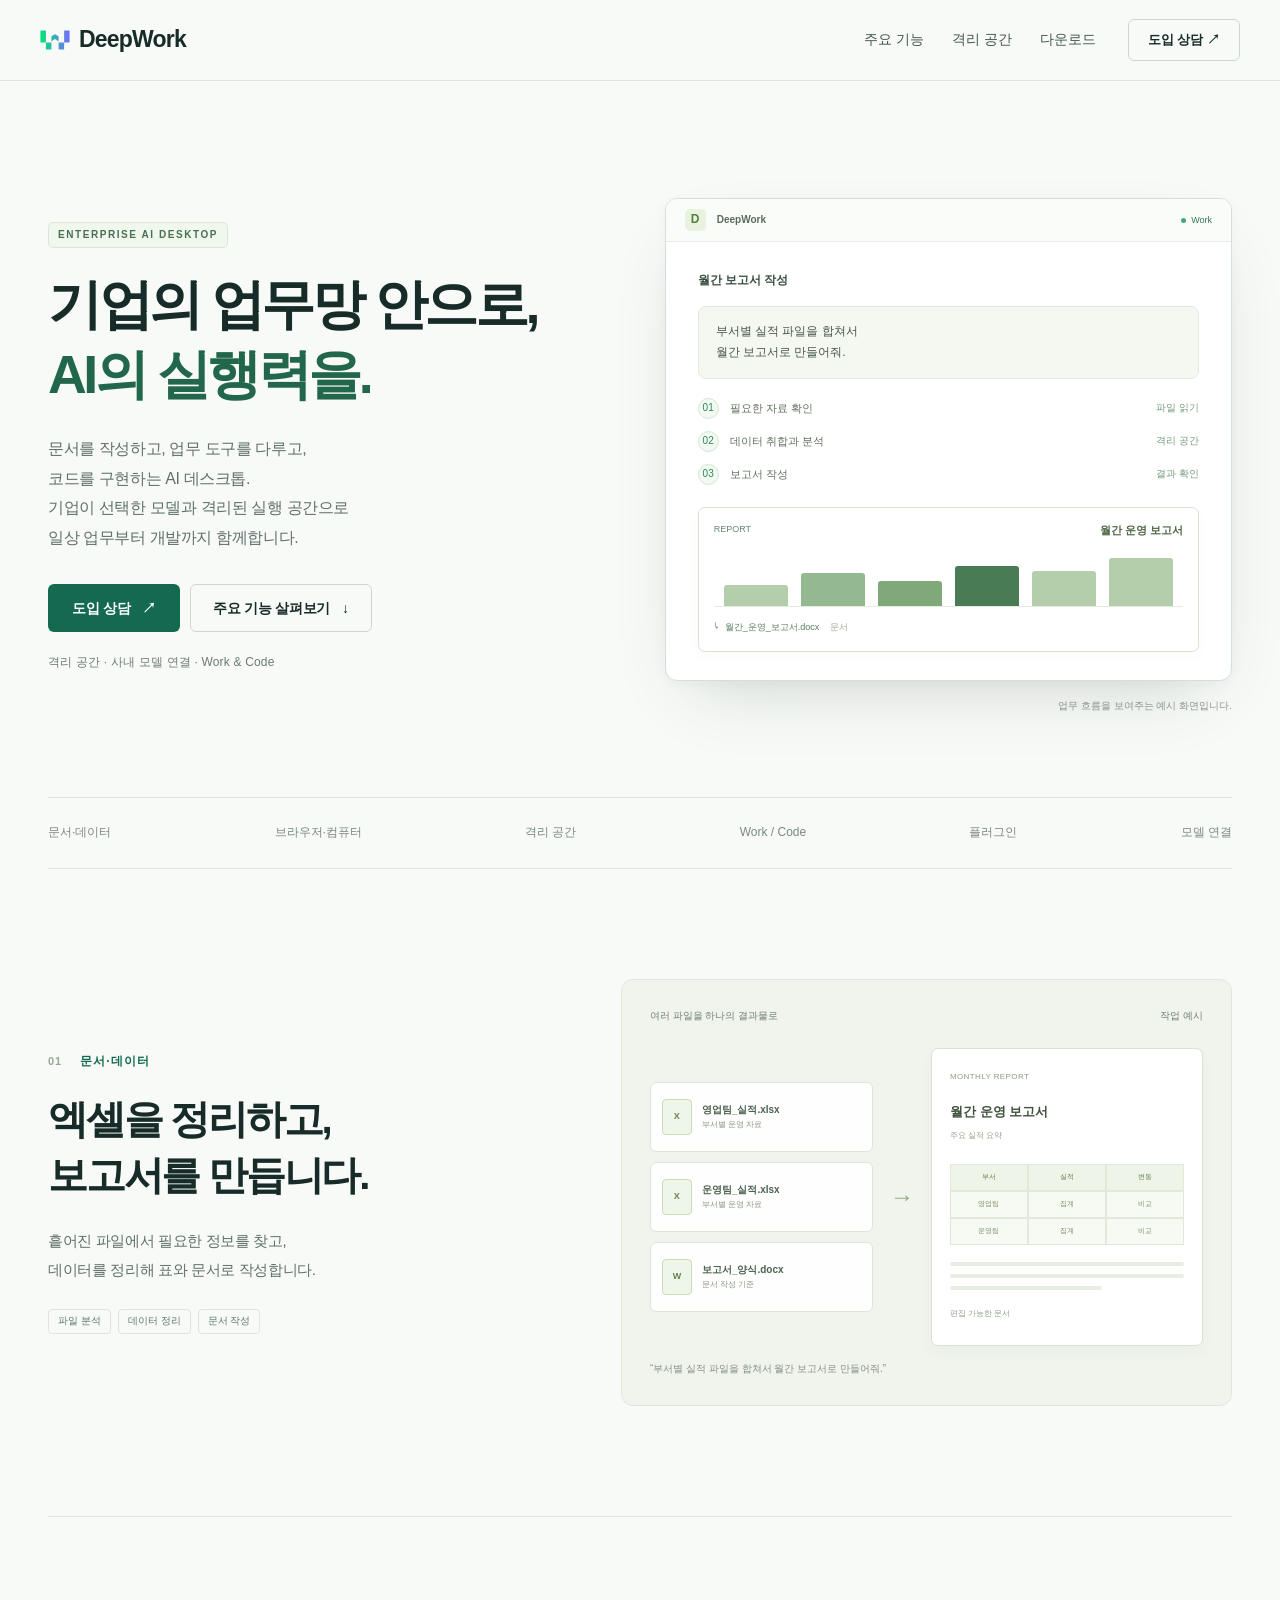
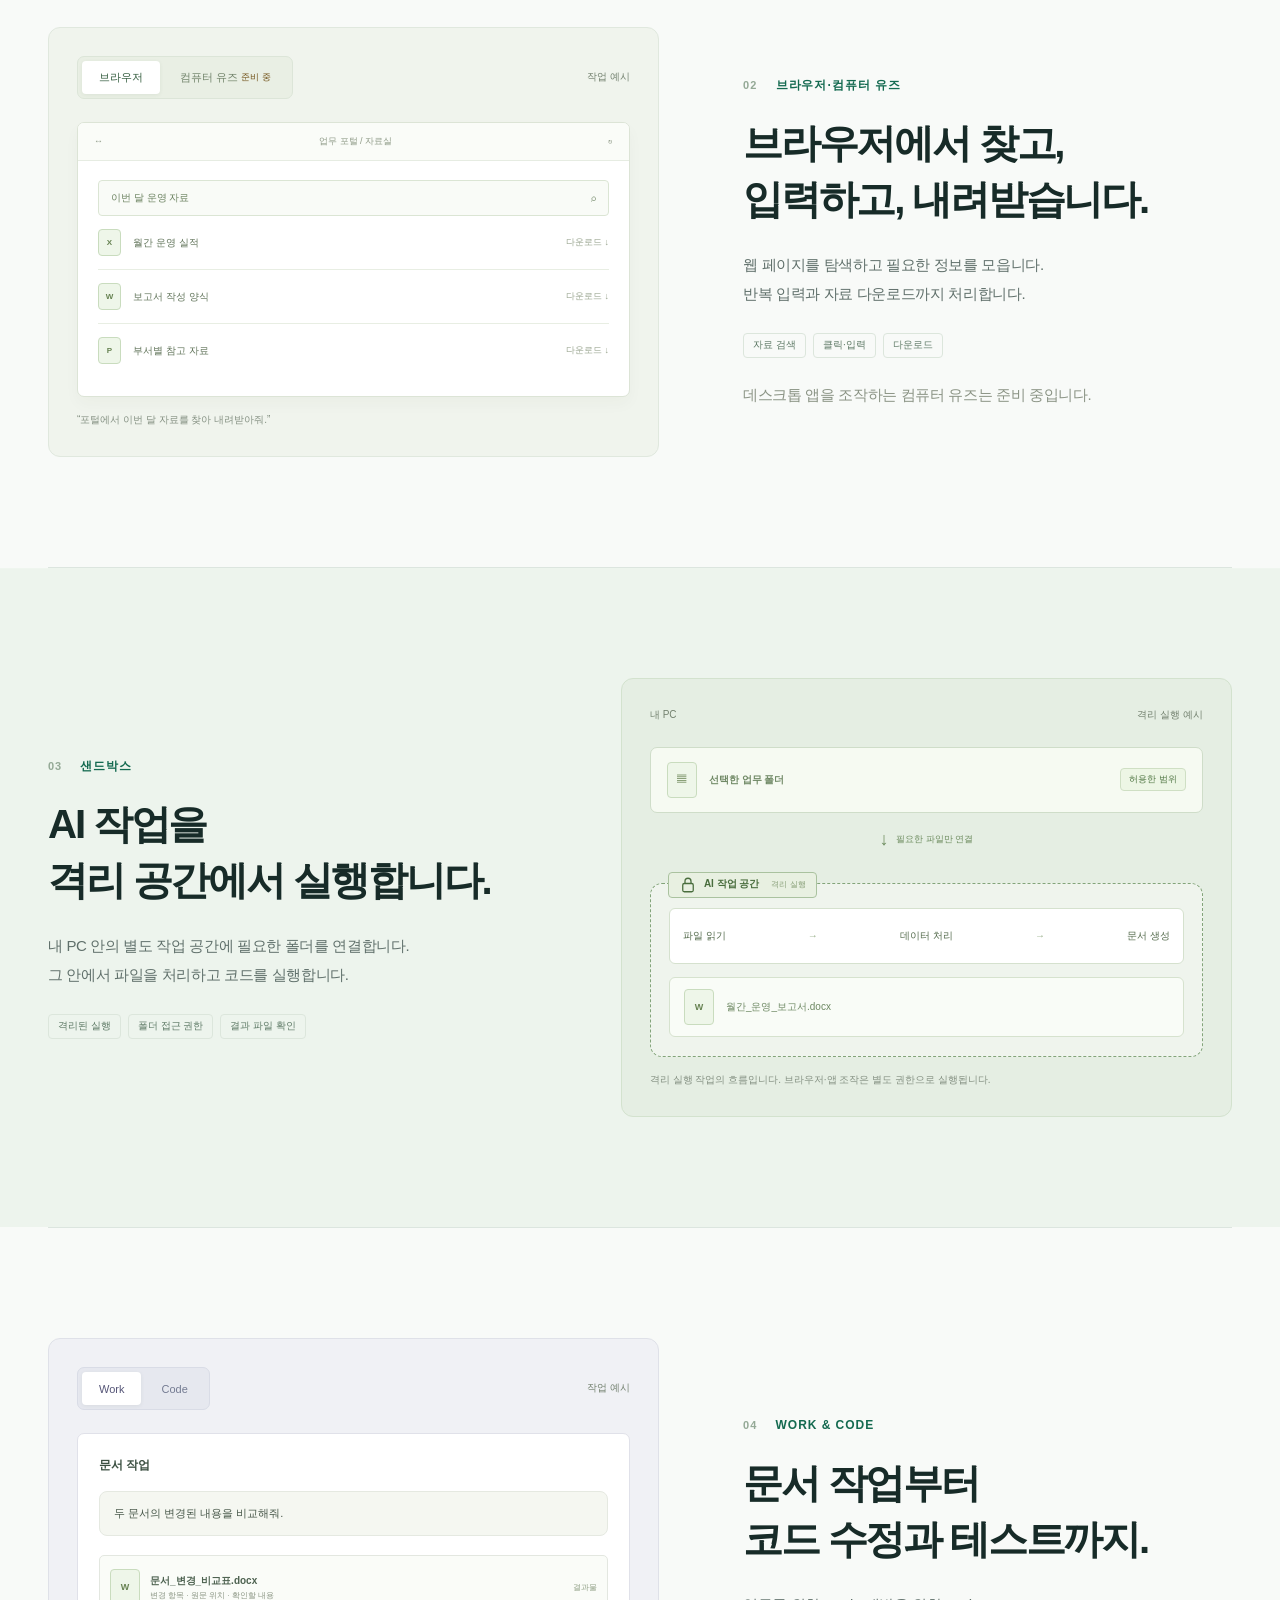
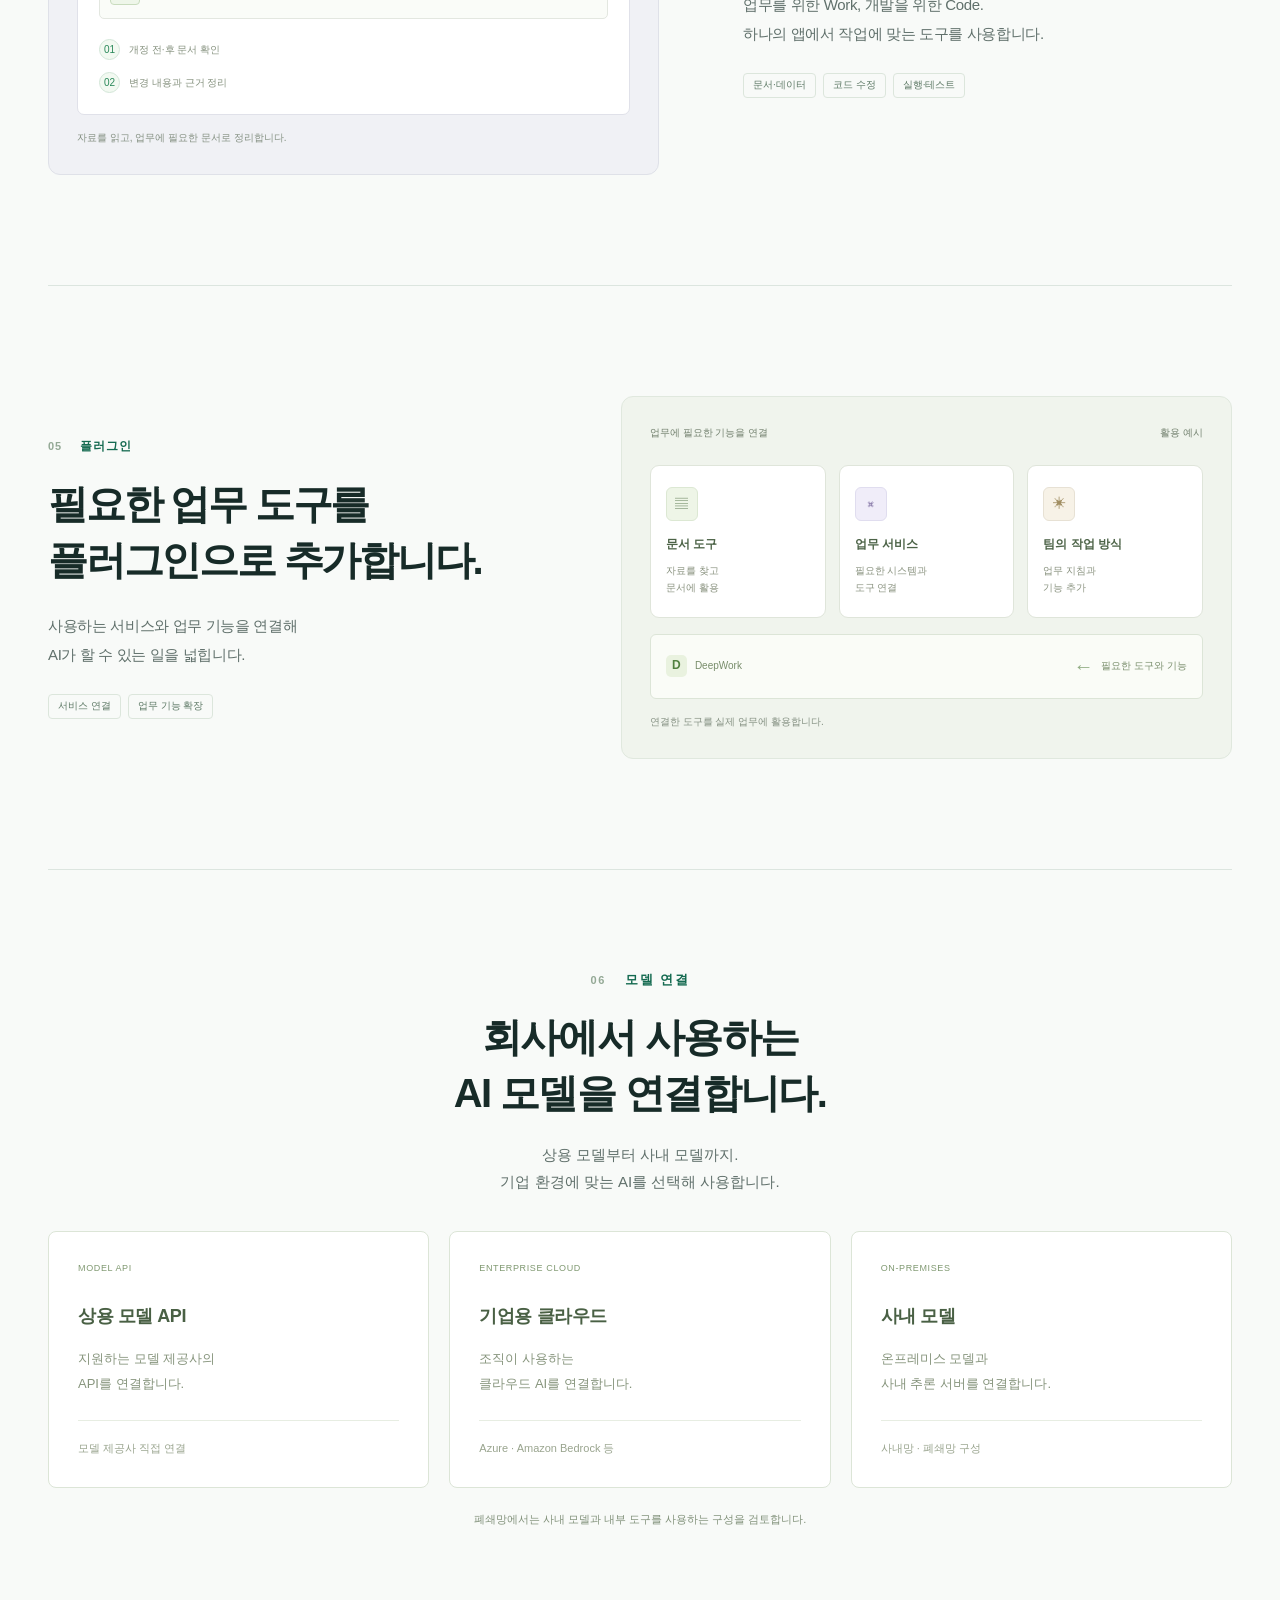
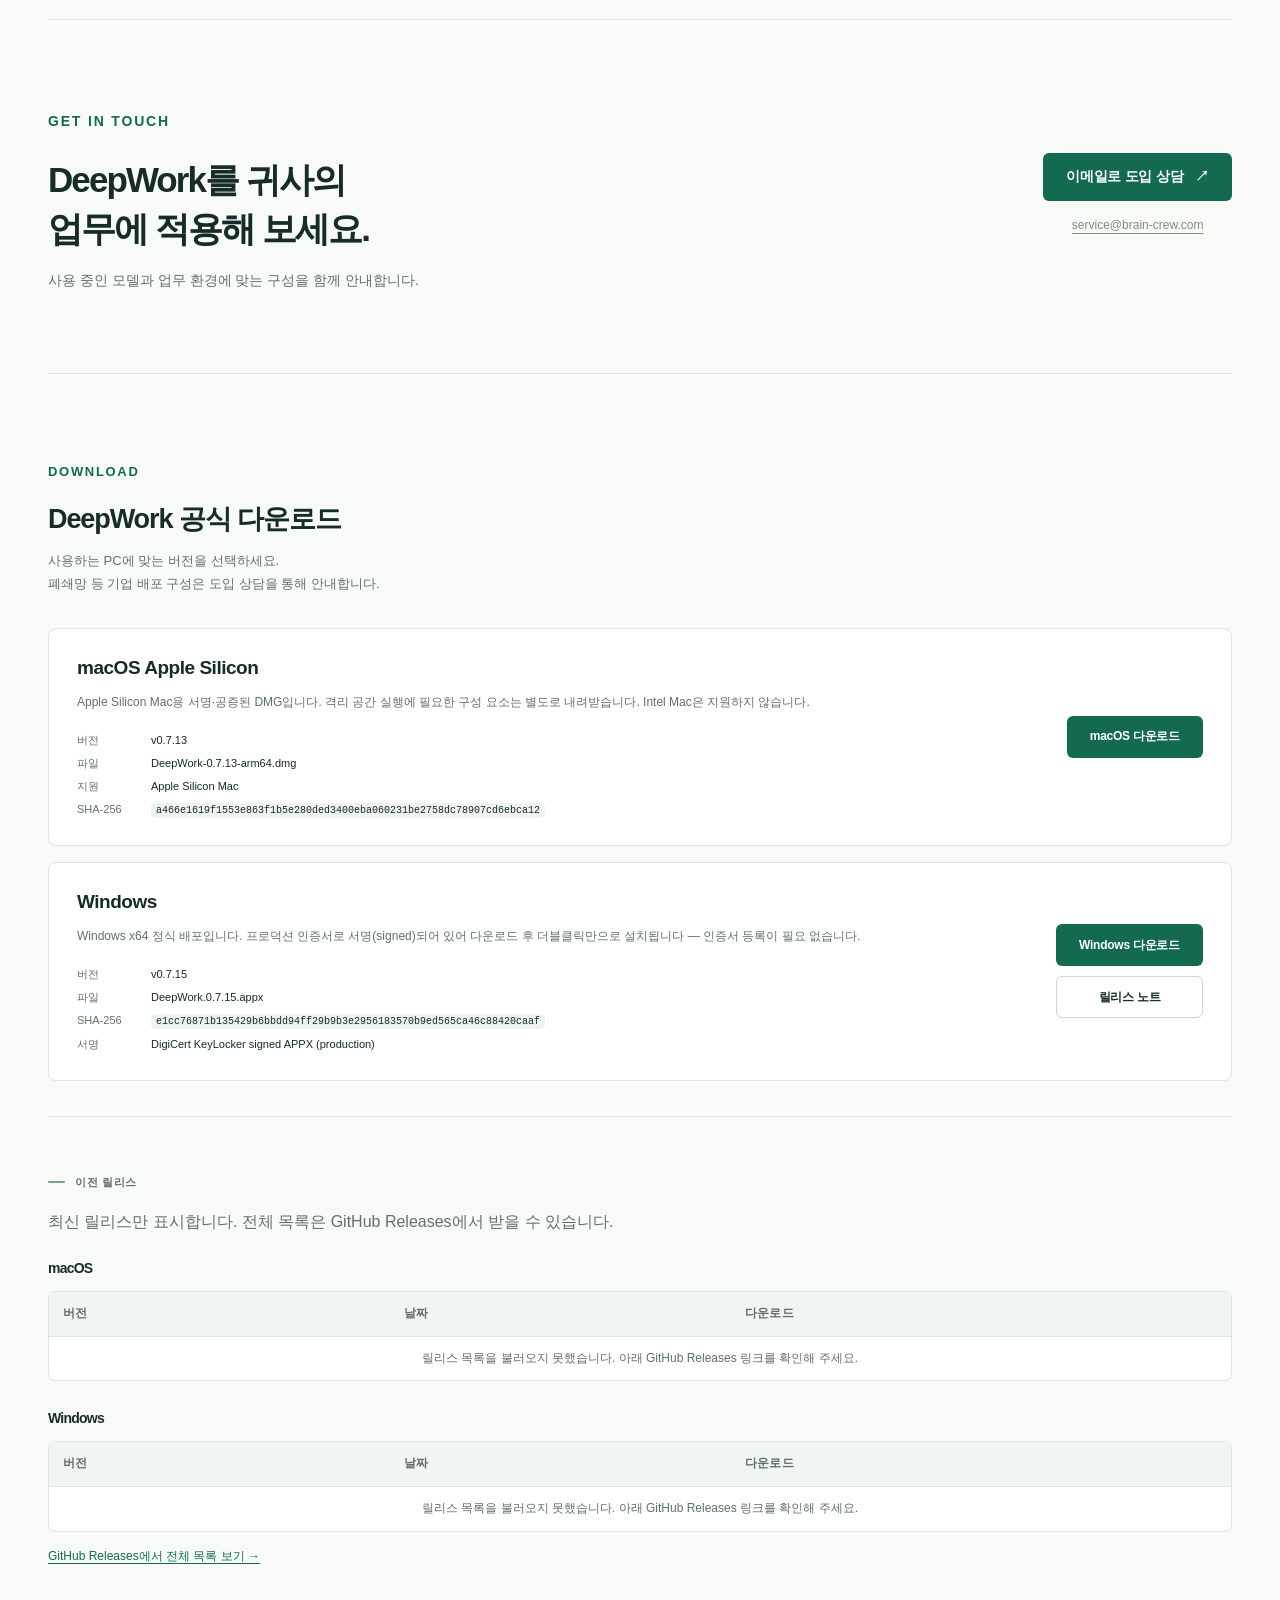
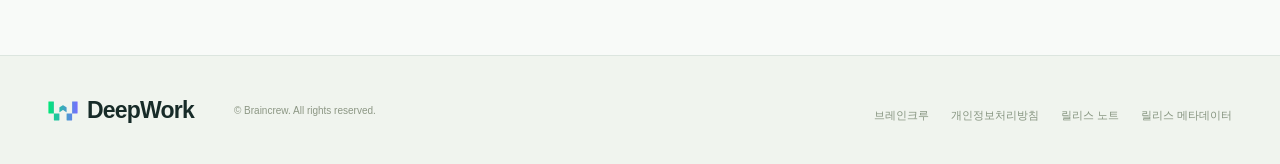
==== commit 70cc61af: "Update Windows official keylocker direct download to v0.7.15" ====
--- a/index.html
+++ b/index.html
@@ -719,16 +719,16 @@
               <dl class="metadata">
                 <div>
                   <dt>버전</dt>
-                  <dd>v0.7.13</dd>
+                  <dd>v0.7.15</dd>
                 </div>
                 <div>
                   <dt>파일</dt>
-                  <dd>DeepWork.0.7.13.appx</dd>
+                  <dd>DeepWork.0.7.15.appx</dd>
                 </div>
                 <div>
                   <dt>SHA-256</dt>
                   <dd>
-                    <code>ce7d4aadf00ab75d764aa2d86d54e4720460ac8ea0dd5f3264f361701dbd8a63</code>
+                    <code>e1cc76871b135429b6bbdd94ff29b9b3e2956183570b9ed565ca46c88420caaf</code>
                   </dd>
                 </div>
                 <div>
@@ -740,13 +740,13 @@
             <div class="button-stack" aria-label="Windows 정식 배포 다운로드">
               <a
                 class="button primary"
-                href="https://github.com/braincrew-lab/deepwork-public/releases/download/v0.7.13/DeepWork.0.7.13.appx"
+                href="https://github.com/braincrew-lab/deepwork-public/releases/download/v0.7.15/DeepWork.0.7.15.appx"
               >
                 Windows 다운로드
               </a>
               <a
                 class="button secondary"
-                href="https://github.com/braincrew-lab/deepwork-public/releases/tag/v0.7.13"
+                href="https://github.com/braincrew-lab/deepwork-public/releases/tag/v0.7.15"
               >
                 릴리스 노트
               </a>
@@ -993,8 +993,6 @@
             if (rel.draft) return;
             if (WITHHELD_RELEASE_RE.test(rel.tag_name)) return;
             if (INFRA_RELEASE_RE.test(rel.tag_name)) return;
-            // CLI 릴리스는 GitHub에 유지하되 데스크톱 다운로드 표에서는 제외.
-            if (/^deepcode-cli-/.test(rel.tag_name)) return;
             var assets = rel.assets || [];
             var macAssets = assets.filter(function (a) {
               return MAC_ASSET_RE.test(a.name);
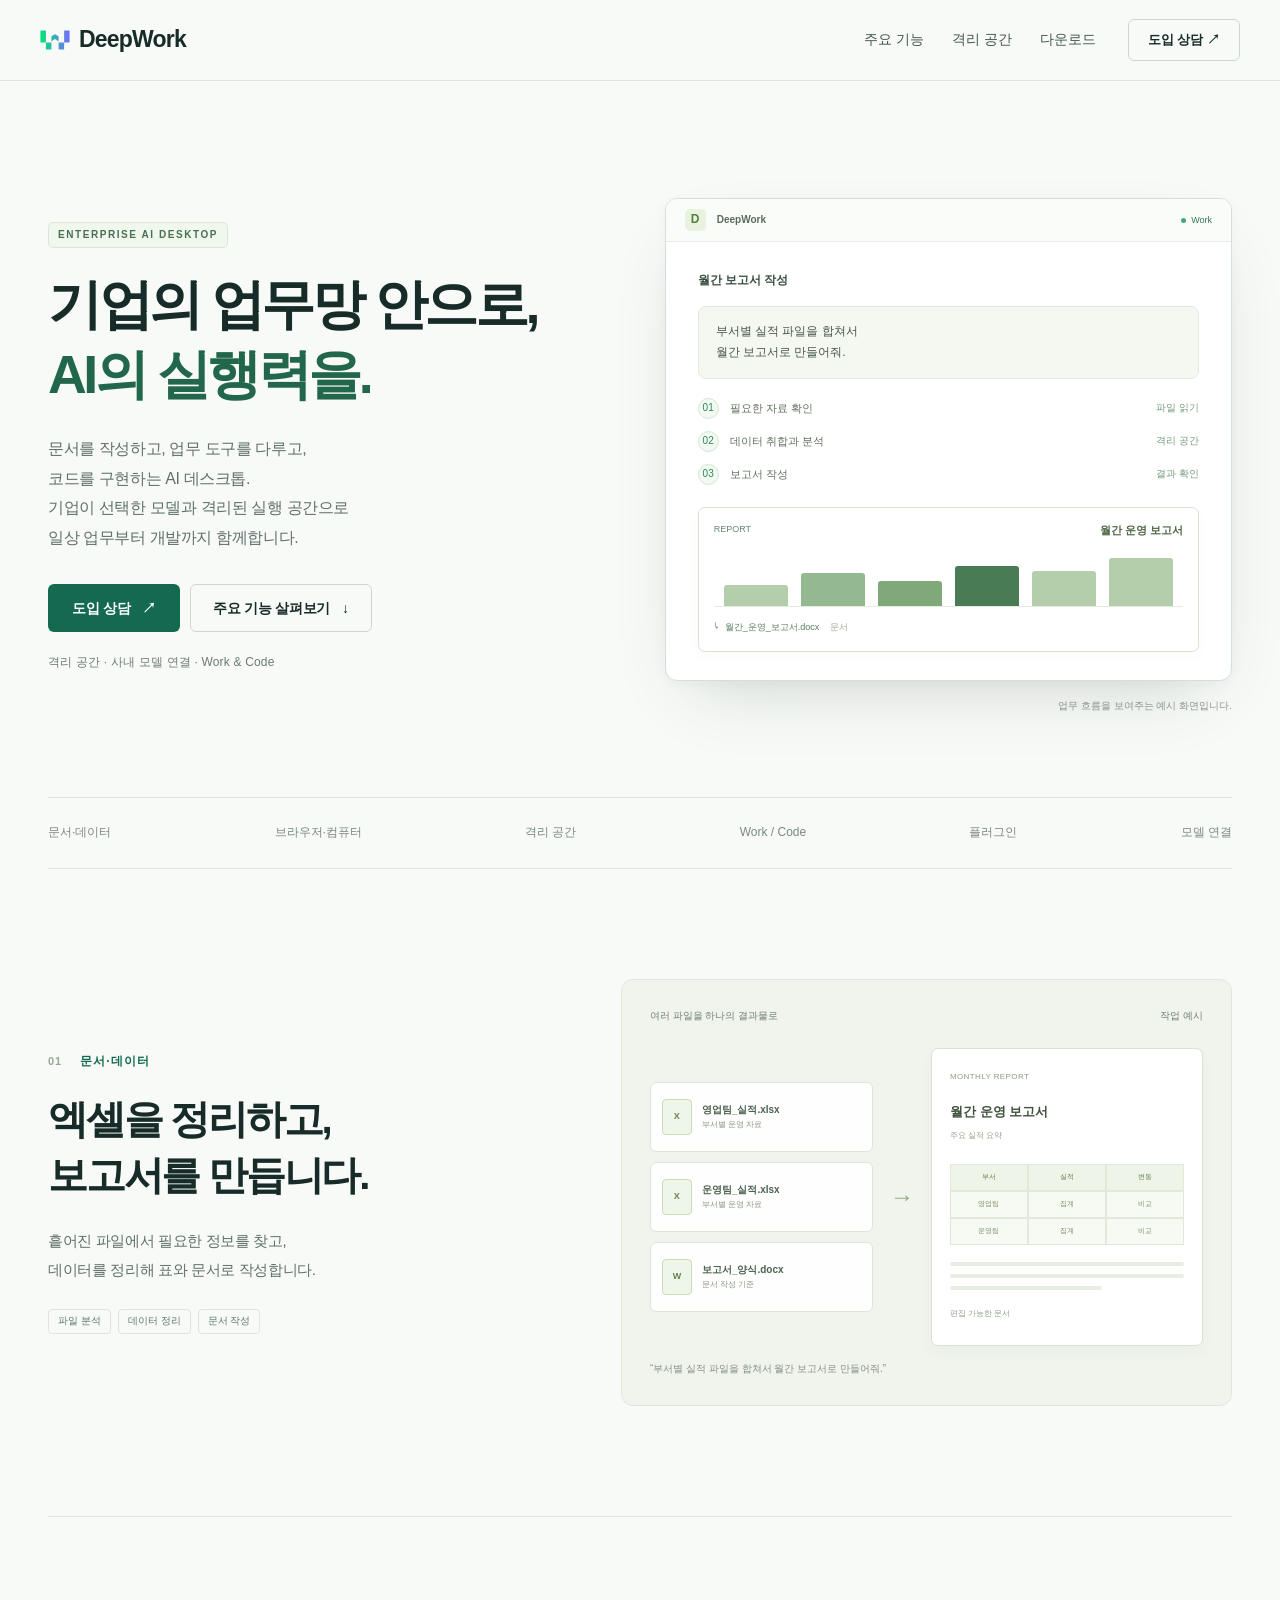
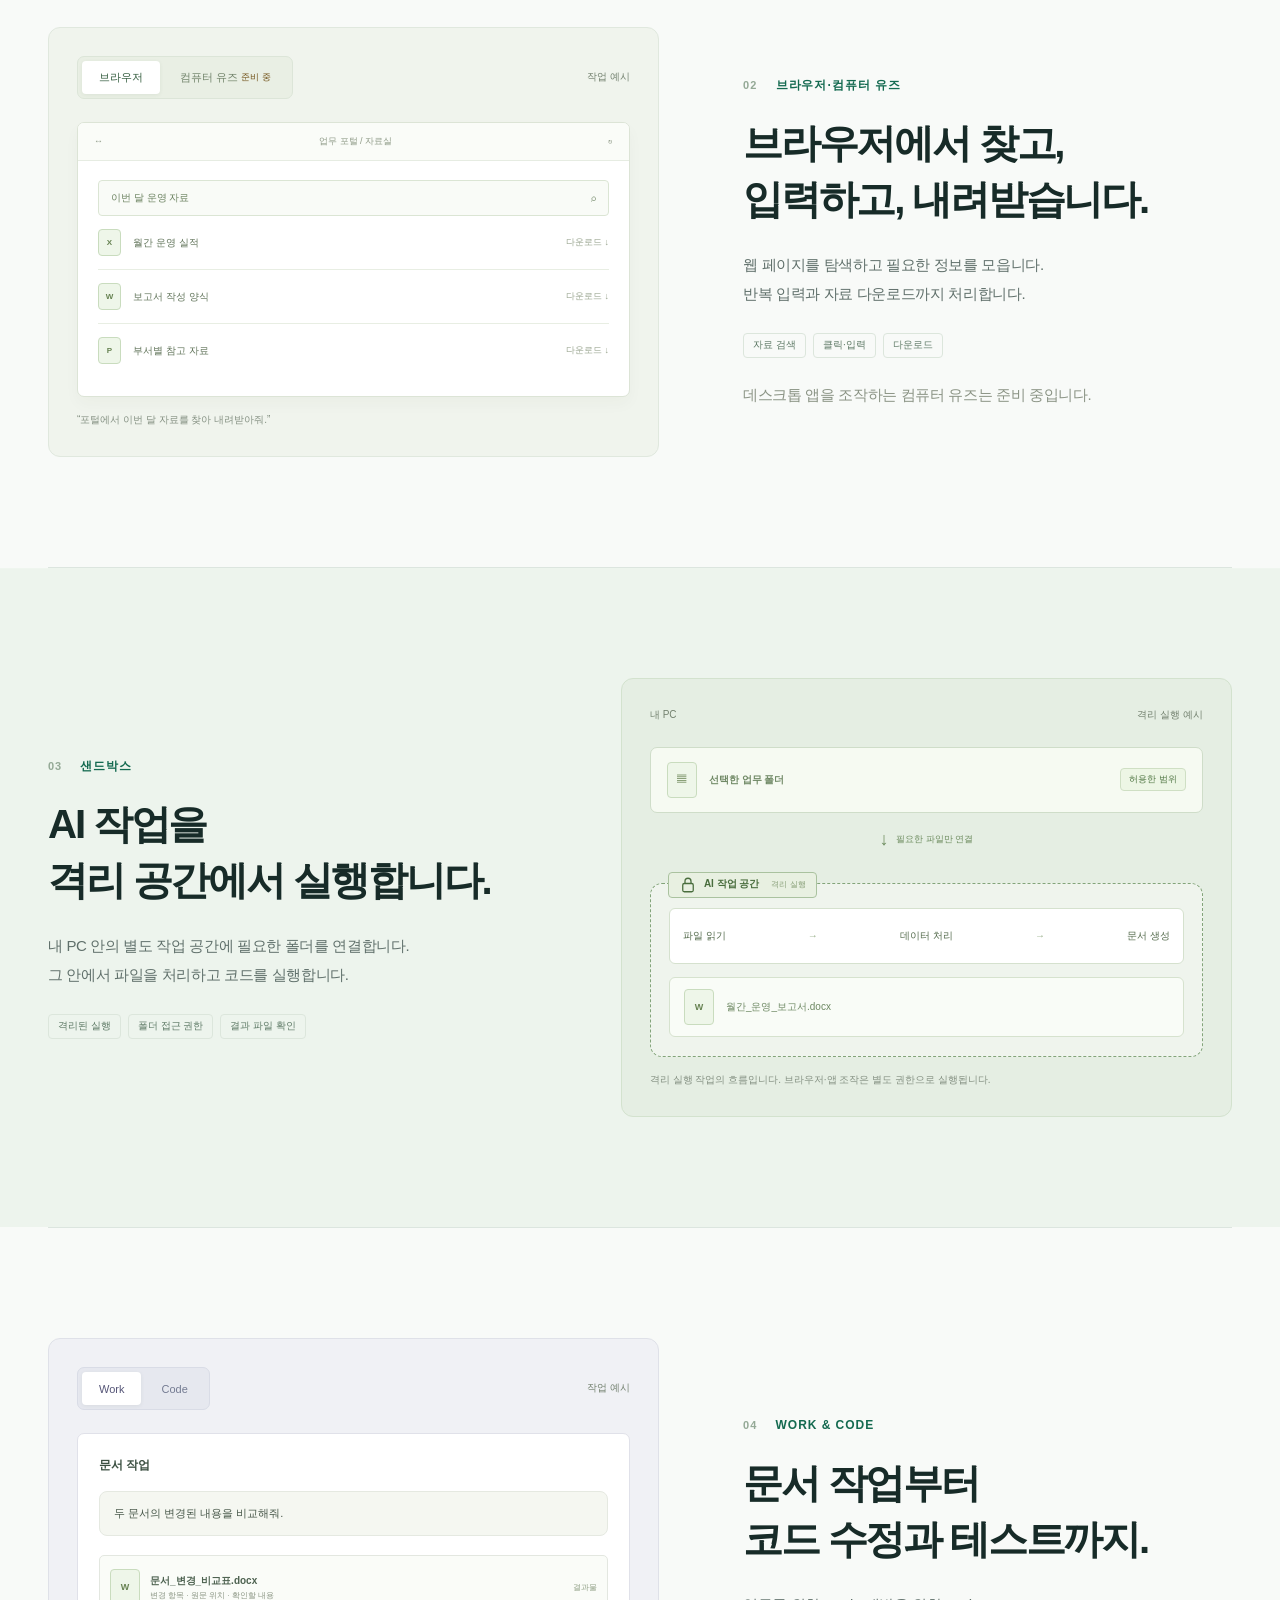
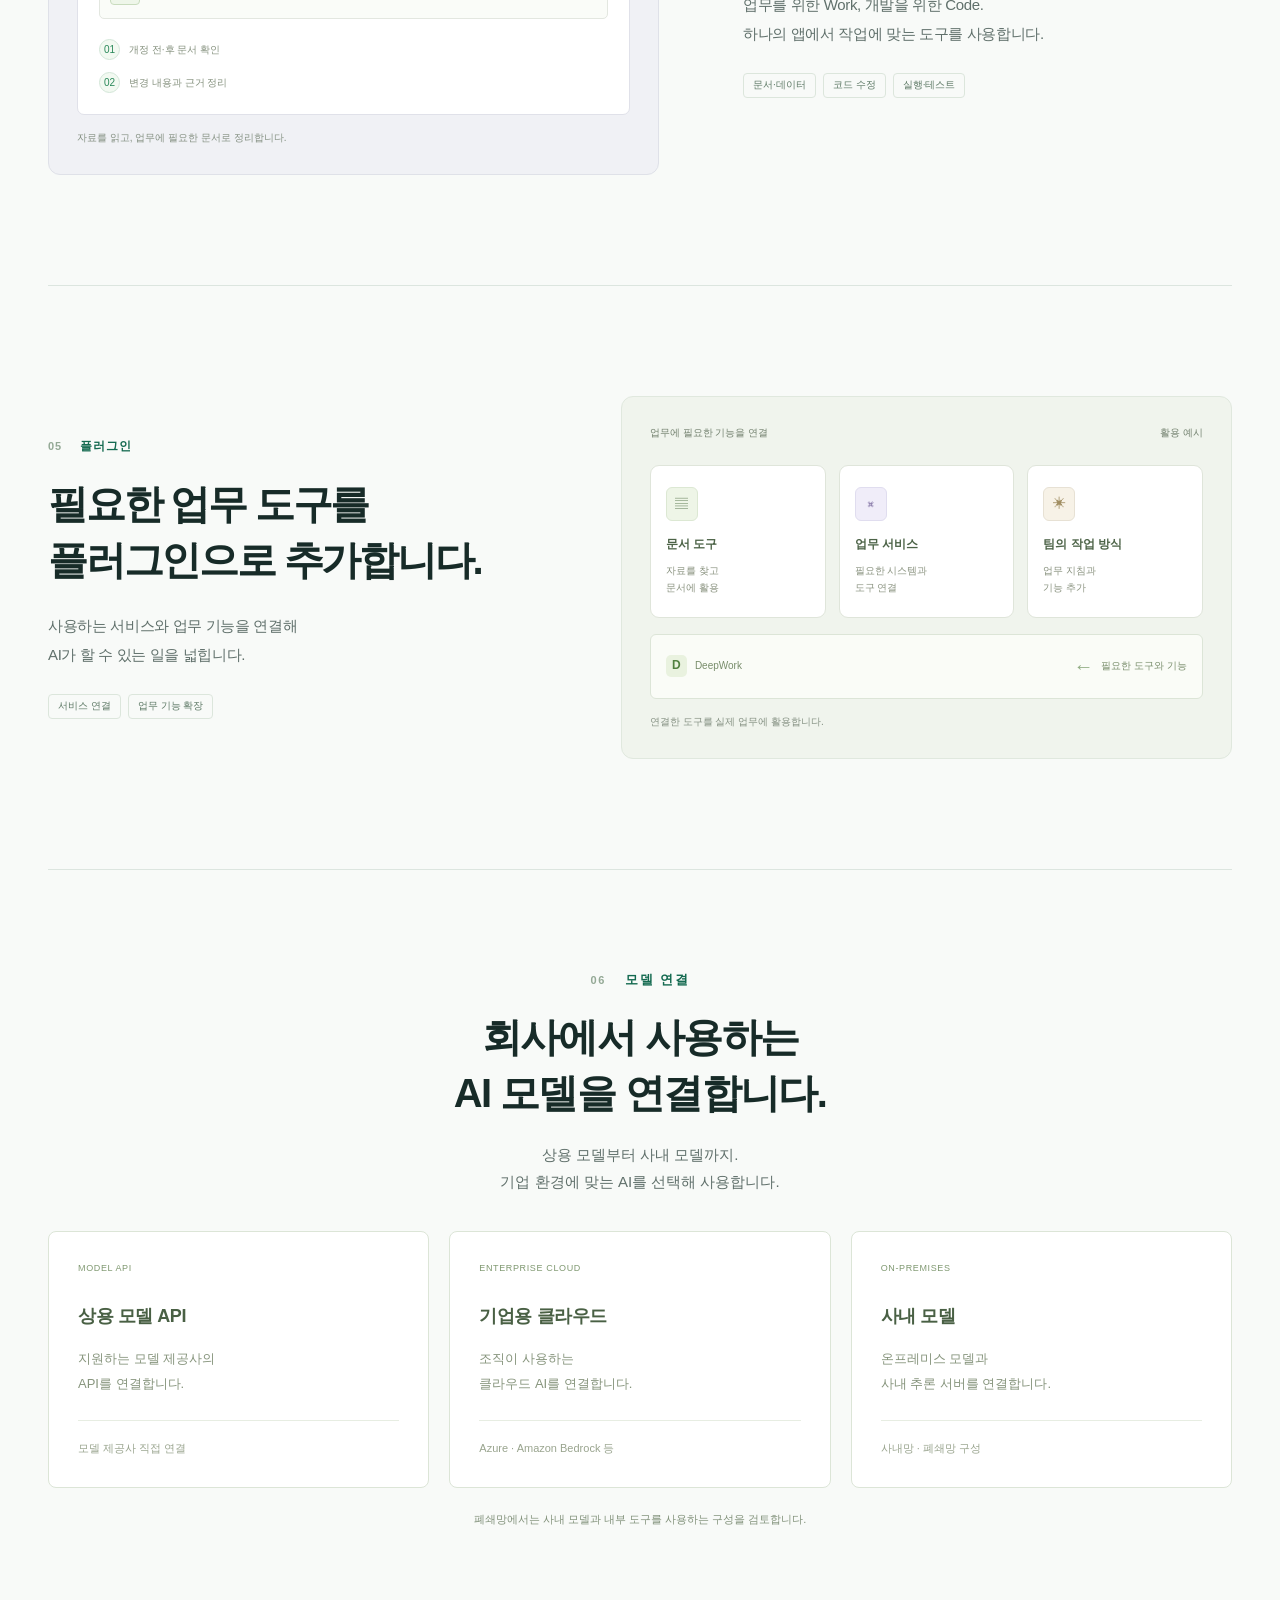
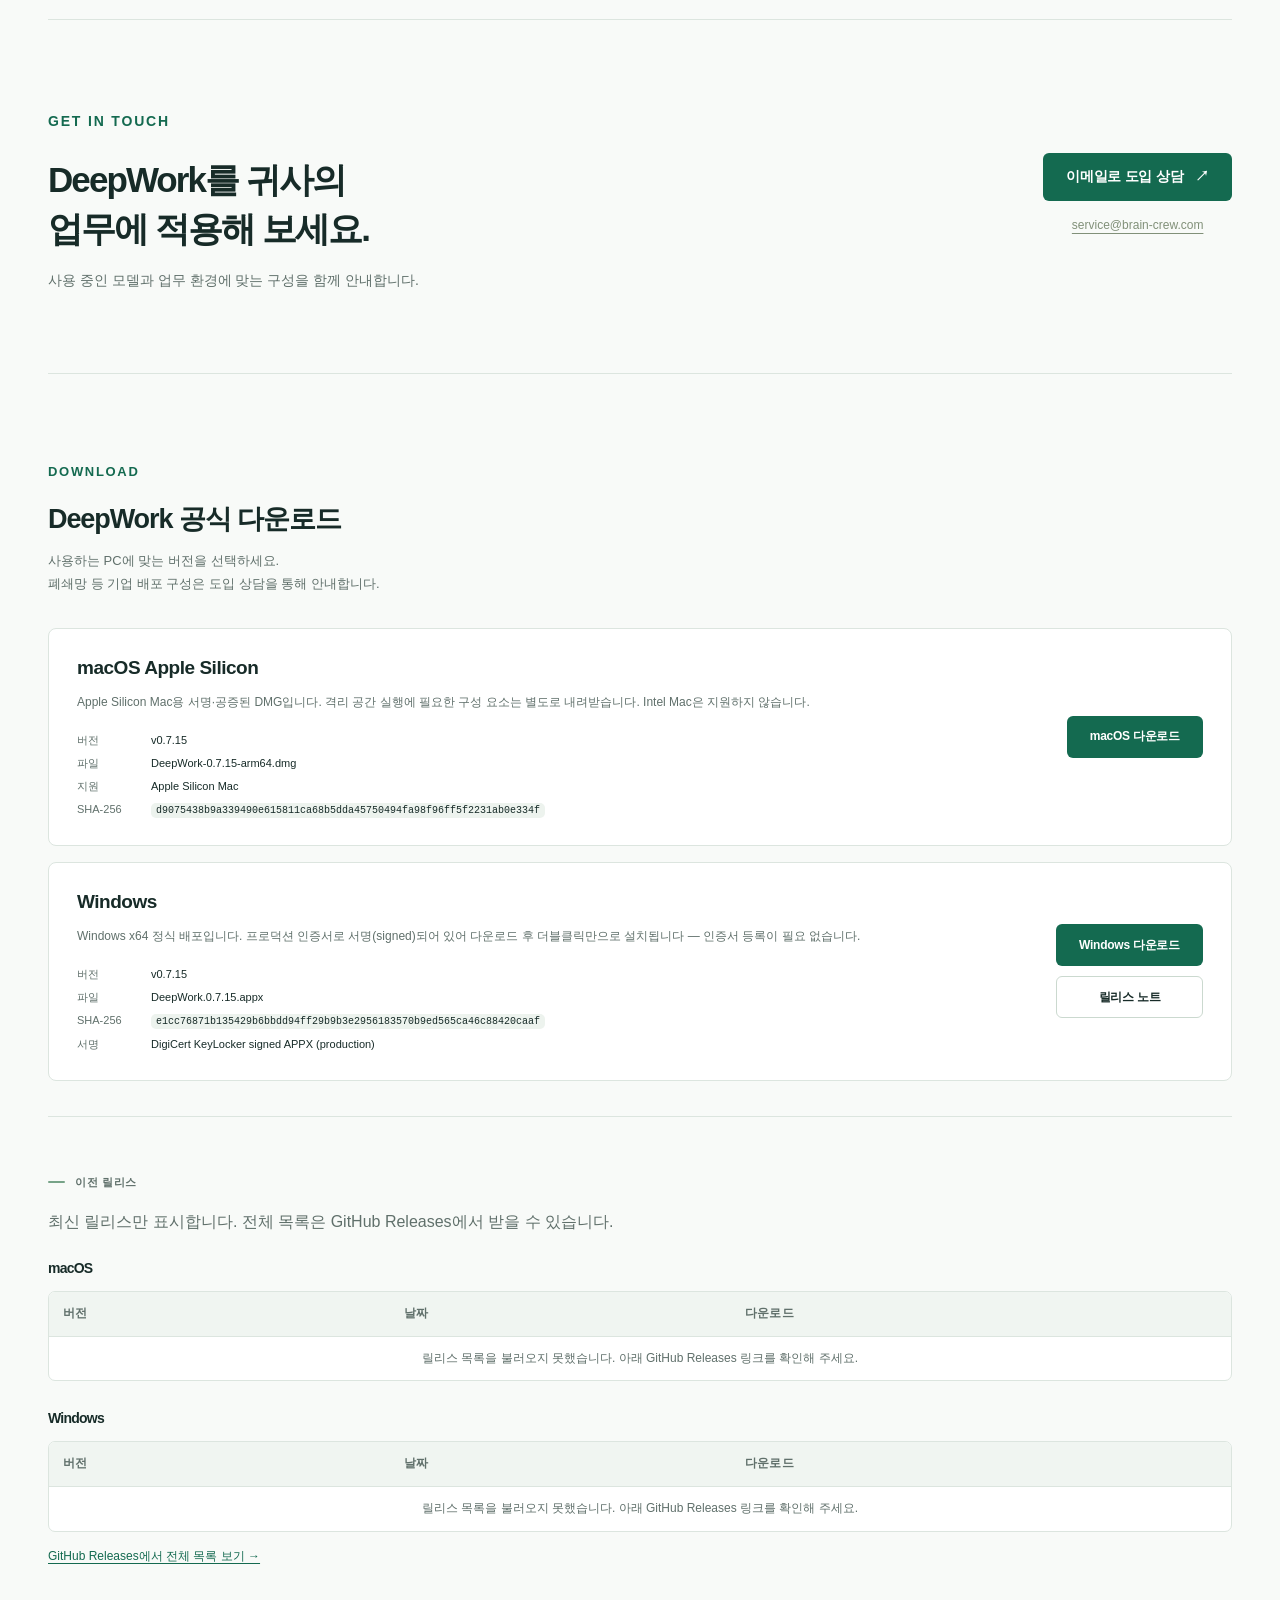
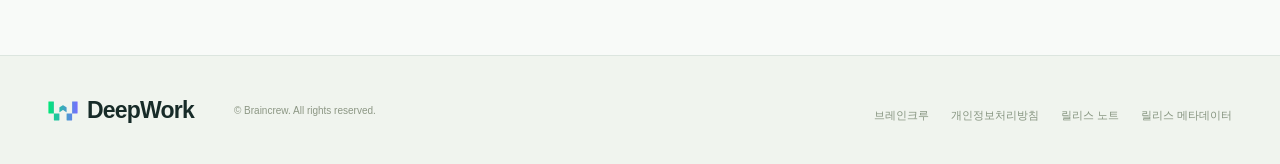
==== commit 8ca86586: "Update public macOS release to v0.7.15" ====
--- a/index.html
+++ b/index.html
@@ -681,11 +681,11 @@
               <dl class="metadata">
                 <div>
                   <dt>버전</dt>
-                  <dd>v0.7.13</dd>
+                  <dd>v0.7.15</dd>
                 </div>
                 <div>
                   <dt>파일</dt>
-                  <dd>DeepWork-0.7.13-arm64.dmg</dd>
+                  <dd>DeepWork-0.7.15-arm64.dmg</dd>
                 </div>
                 <div>
                   <dt>지원</dt>
@@ -694,14 +694,14 @@
                 <div>
                   <dt>SHA-256</dt>
                   <dd>
-                    <code>a466e1619f1553e863f1b5e280ded3400eba060231be2758dc78907cd6ebca12</code>
+                    <code>d9075438b9a339490e615811ca68b5dda45750494fa98f96ff5f2231ab0e334f</code>
                   </dd>
                 </div>
               </dl>
             </div>
             <a
               class="button primary"
-              href="https://github.com/braincrew-lab/deepwork-public/releases/download/v0.7.13/DeepWork-0.7.13-arm64.dmg"
+              href="https://github.com/braincrew-lab/deepwork-public/releases/download/v0.7.15/DeepWork-0.7.15-arm64.dmg"
             >
               macOS 다운로드
             </a>
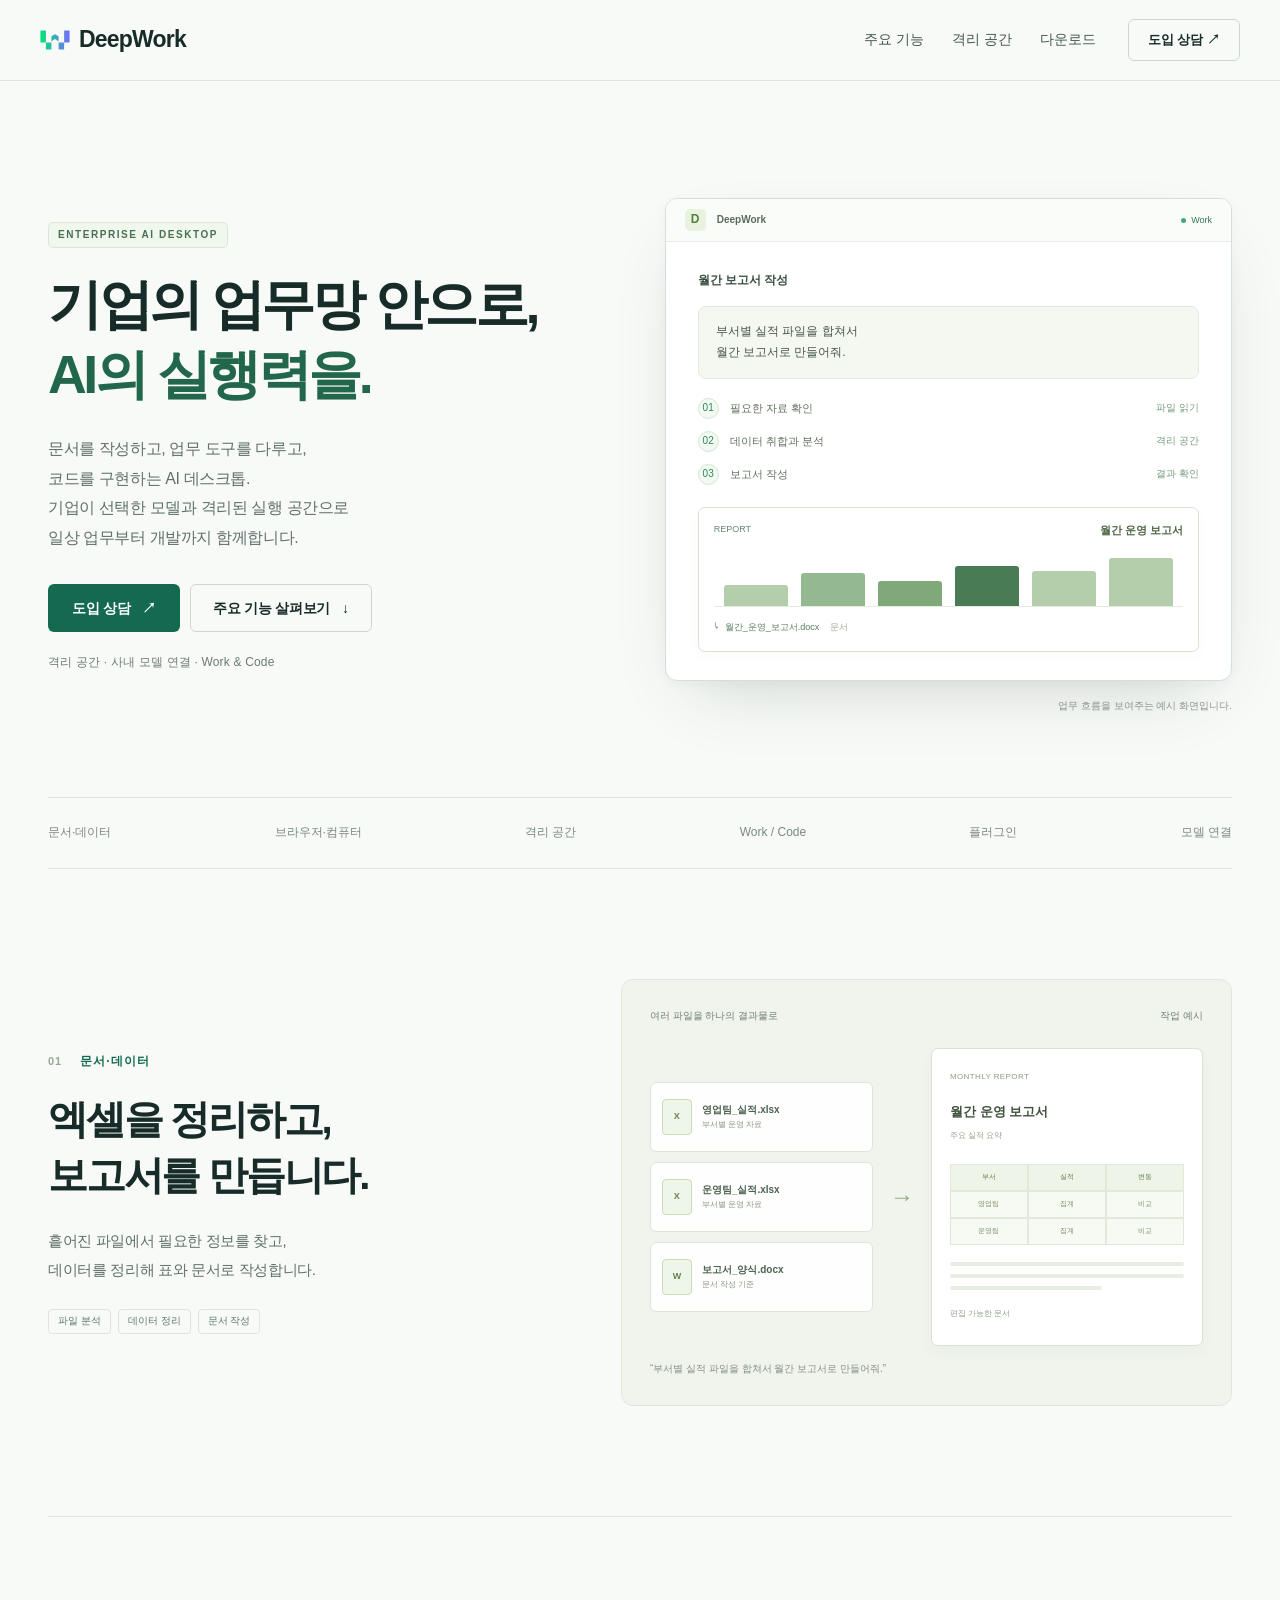
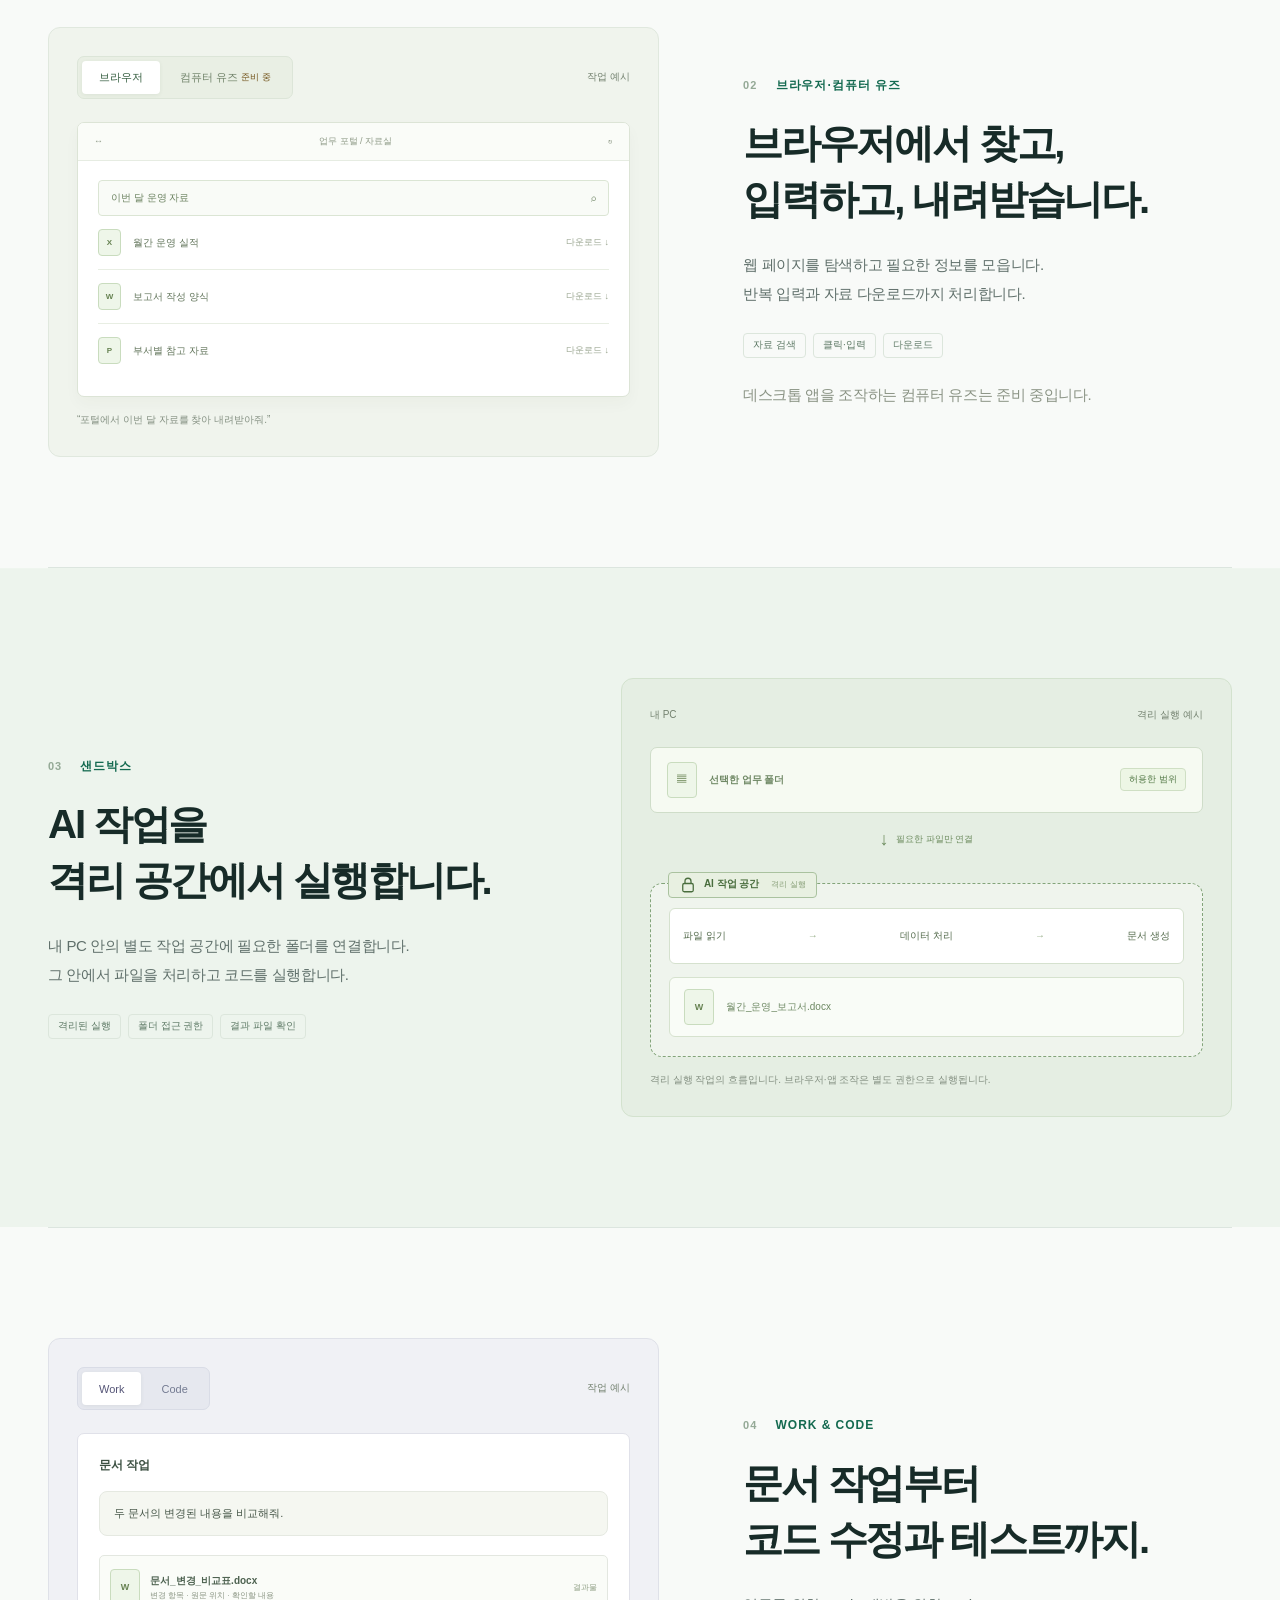
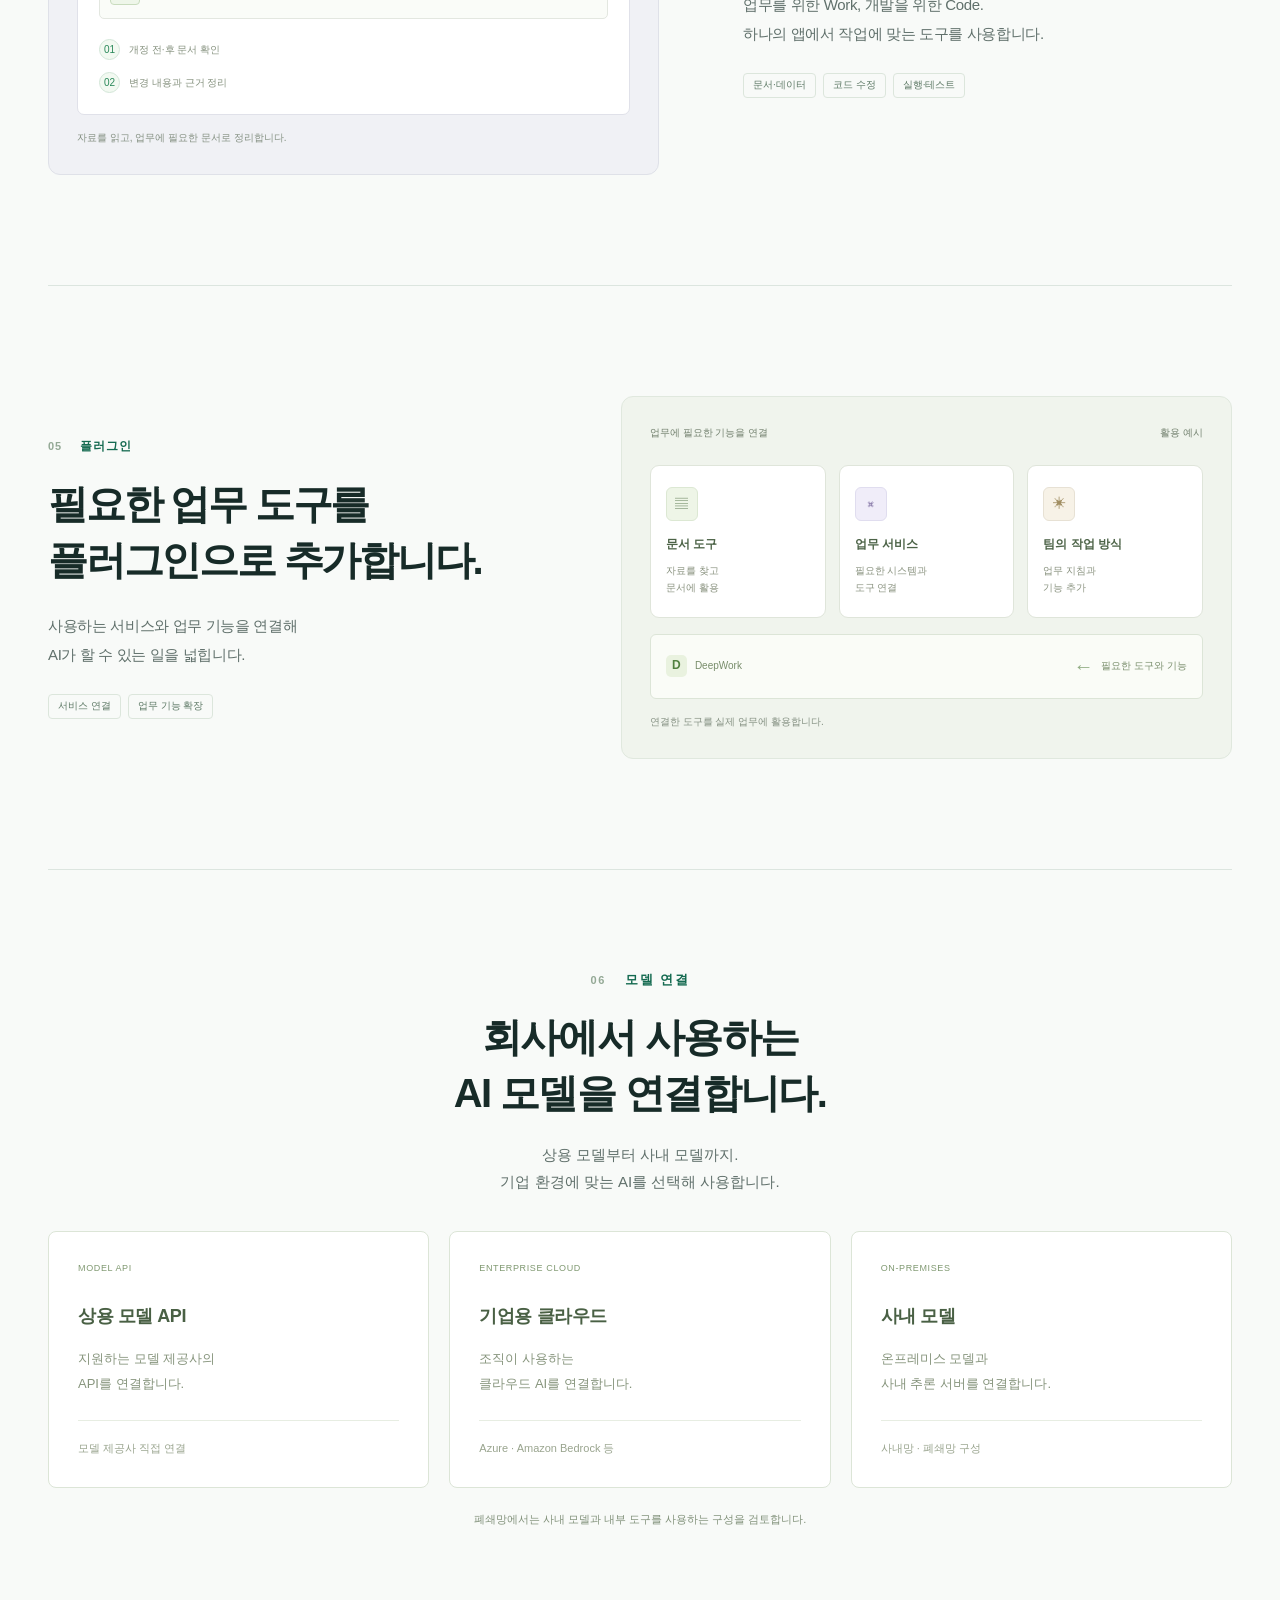
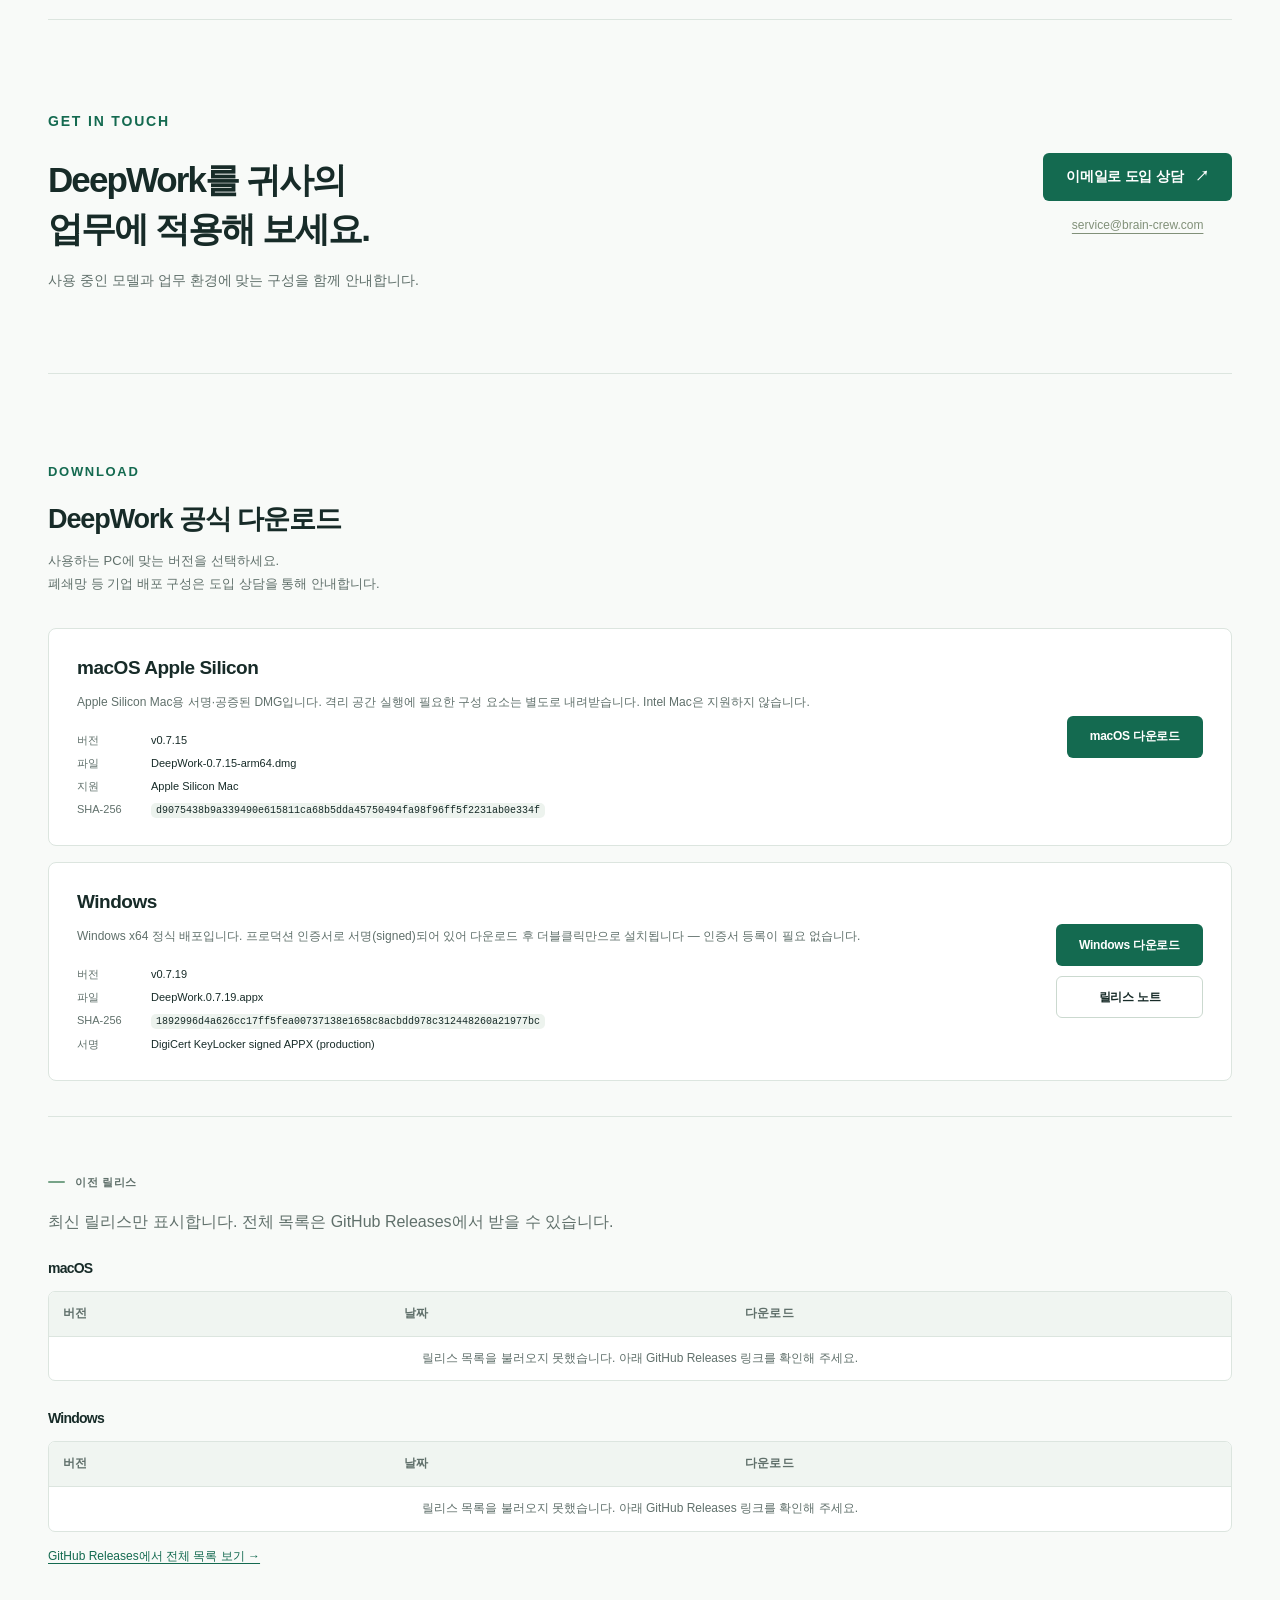
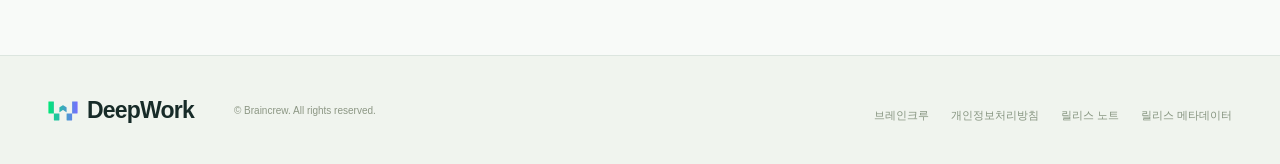
==== commit 62ce8007: "Update Windows official keylocker direct download to v0.7.19" ====
--- a/index.html
+++ b/index.html
@@ -719,16 +719,16 @@
               <dl class="metadata">
                 <div>
                   <dt>버전</dt>
-                  <dd>v0.7.15</dd>
+                  <dd>v0.7.19</dd>
                 </div>
                 <div>
                   <dt>파일</dt>
-                  <dd>DeepWork.0.7.15.appx</dd>
+                  <dd>DeepWork.0.7.19.appx</dd>
                 </div>
                 <div>
                   <dt>SHA-256</dt>
                   <dd>
-                    <code>e1cc76871b135429b6bbdd94ff29b9b3e2956183570b9ed565ca46c88420caaf</code>
+                    <code>1892996d4a626cc17ff5fea00737138e1658c8acbdd978c312448260a21977bc</code>
                   </dd>
                 </div>
                 <div>
@@ -740,13 +740,13 @@
             <div class="button-stack" aria-label="Windows 정식 배포 다운로드">
               <a
                 class="button primary"
-                href="https://github.com/braincrew-lab/deepwork-public/releases/download/v0.7.15/DeepWork.0.7.15.appx"
+                href="https://github.com/braincrew-lab/deepwork-public/releases/download/v0.7.19/DeepWork.0.7.19.appx"
               >
                 Windows 다운로드
               </a>
               <a
                 class="button secondary"
-                href="https://github.com/braincrew-lab/deepwork-public/releases/tag/v0.7.15"
+                href="https://github.com/braincrew-lab/deepwork-public/releases/tag/v0.7.19"
               >
                 릴리스 노트
               </a>
@@ -993,6 +993,8 @@
             if (rel.draft) return;
             if (WITHHELD_RELEASE_RE.test(rel.tag_name)) return;
             if (INFRA_RELEASE_RE.test(rel.tag_name)) return;
+            // CLI 릴리스는 GitHub에 유지하되 데스크톱 다운로드 표에서는 제외.
+            if (/^deepcode-cli-/.test(rel.tag_name)) return;
             var assets = rel.assets || [];
             var macAssets = assets.filter(function (a) {
               return MAC_ASSET_RE.test(a.name);
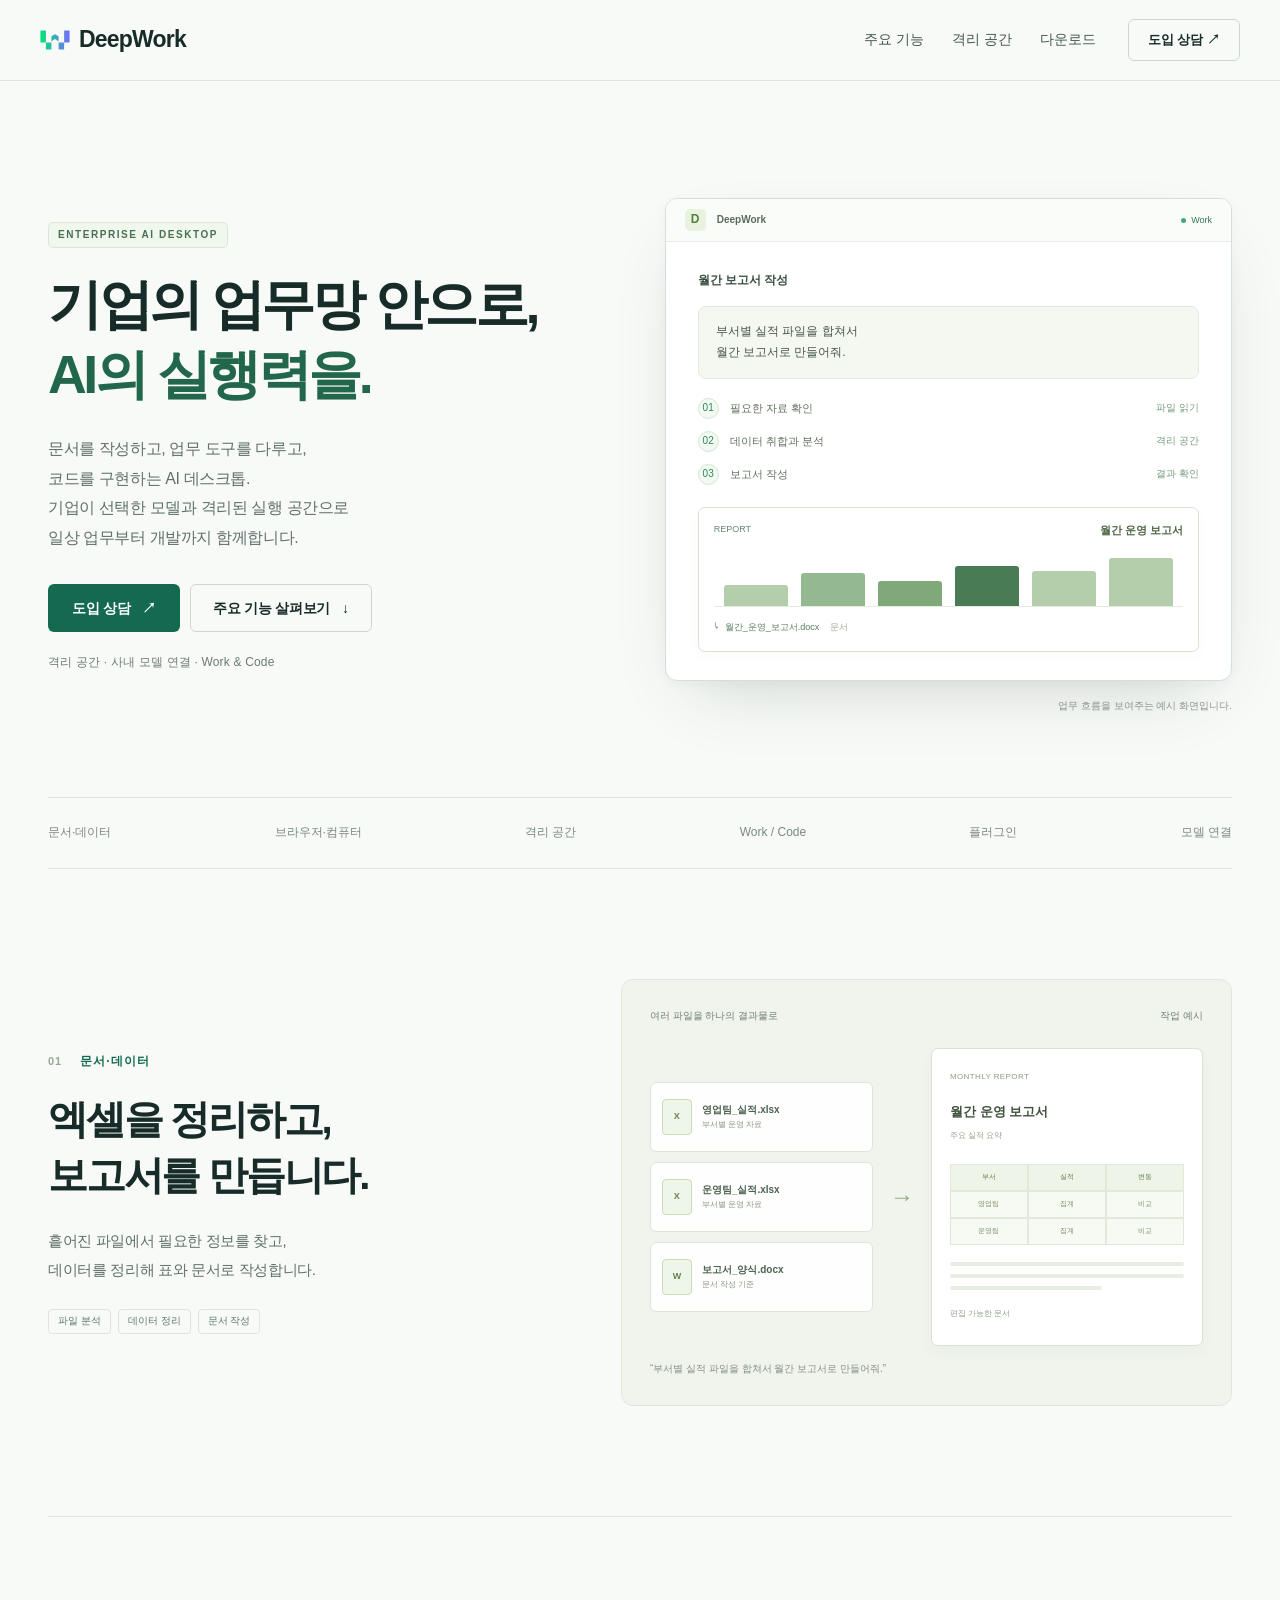
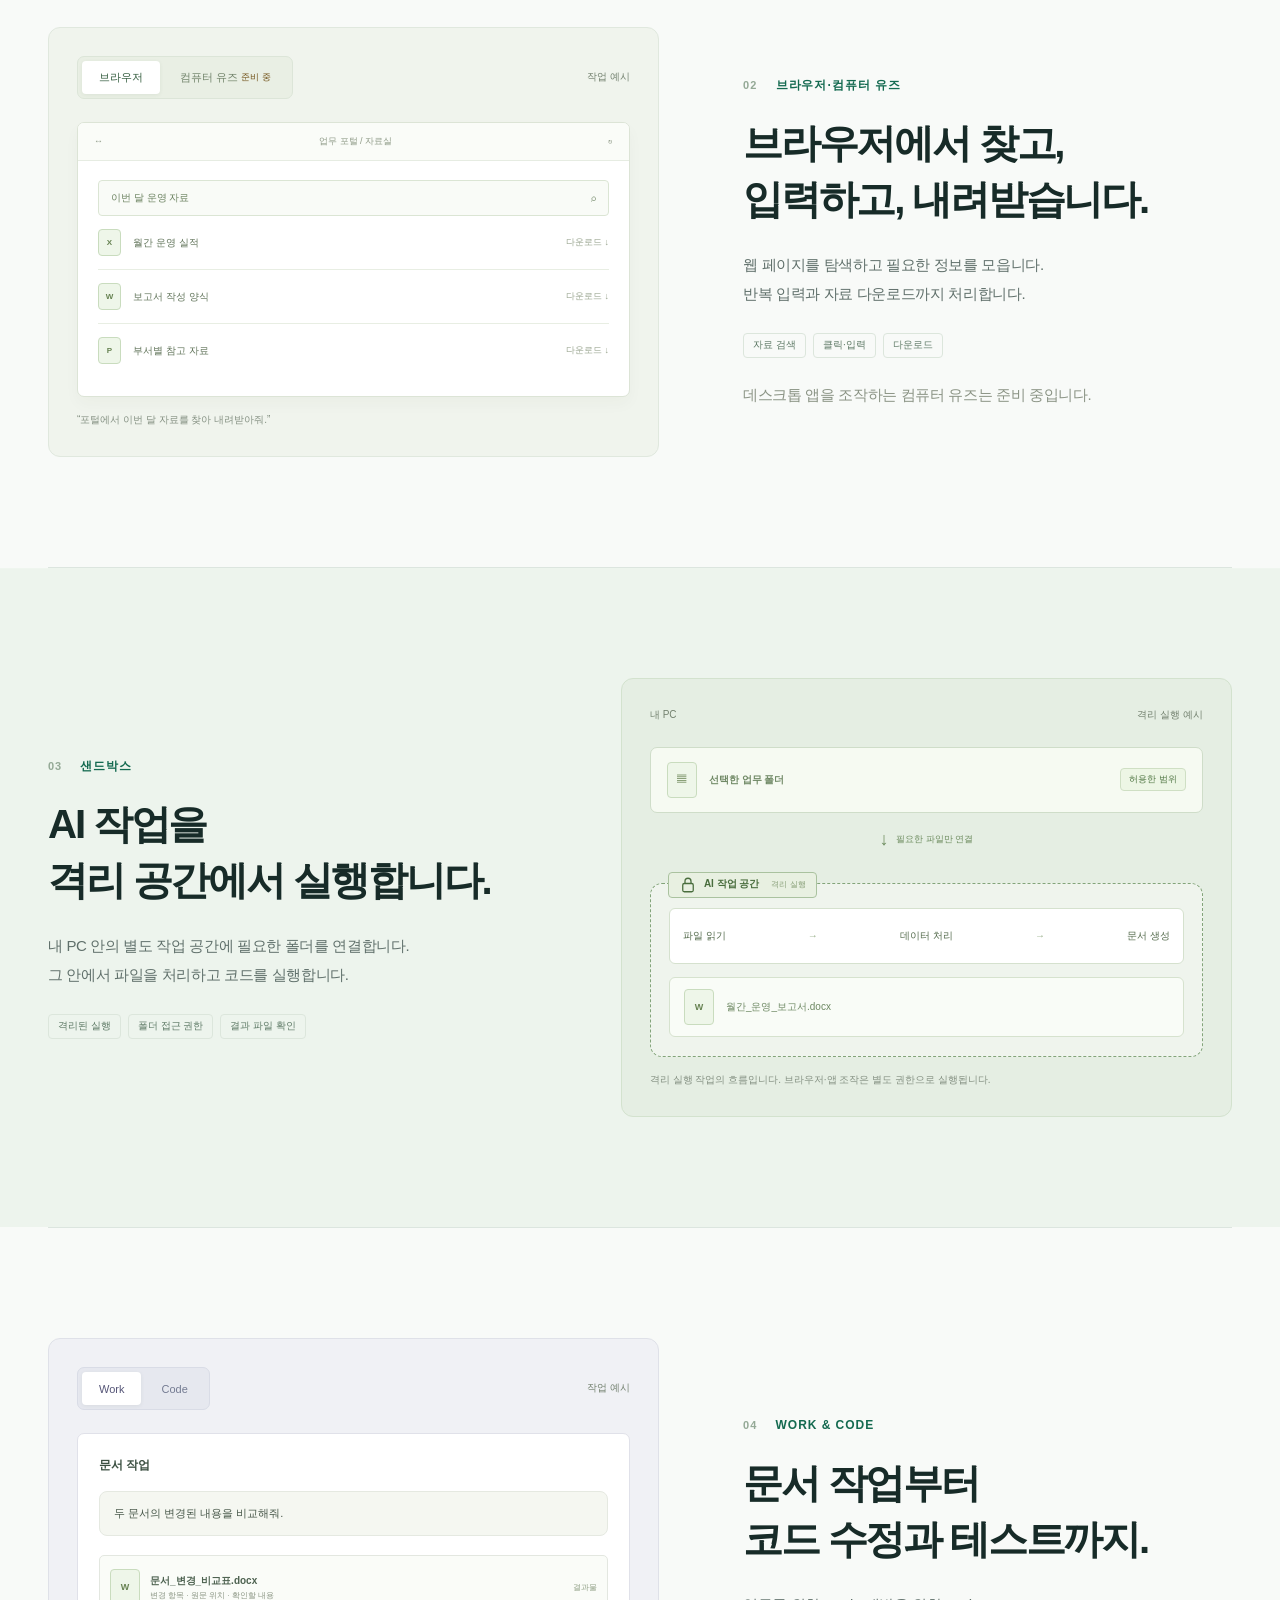
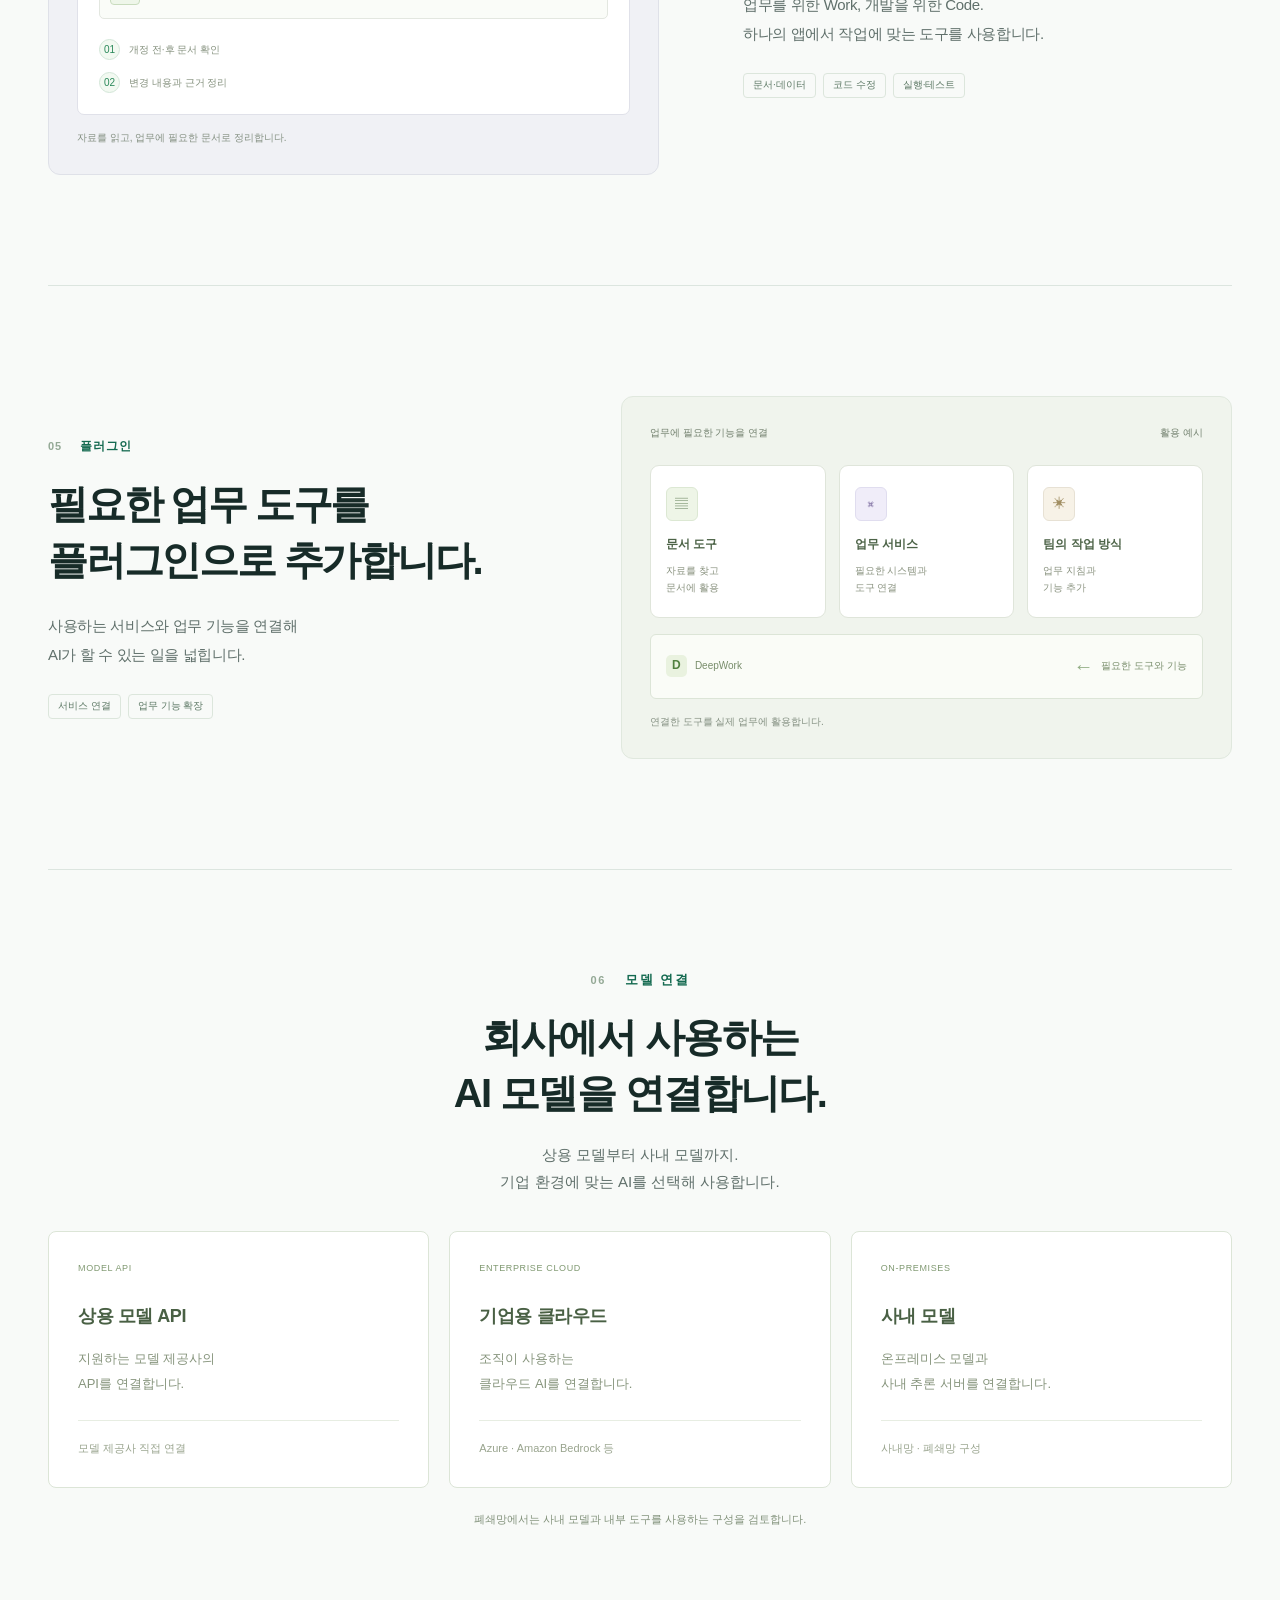
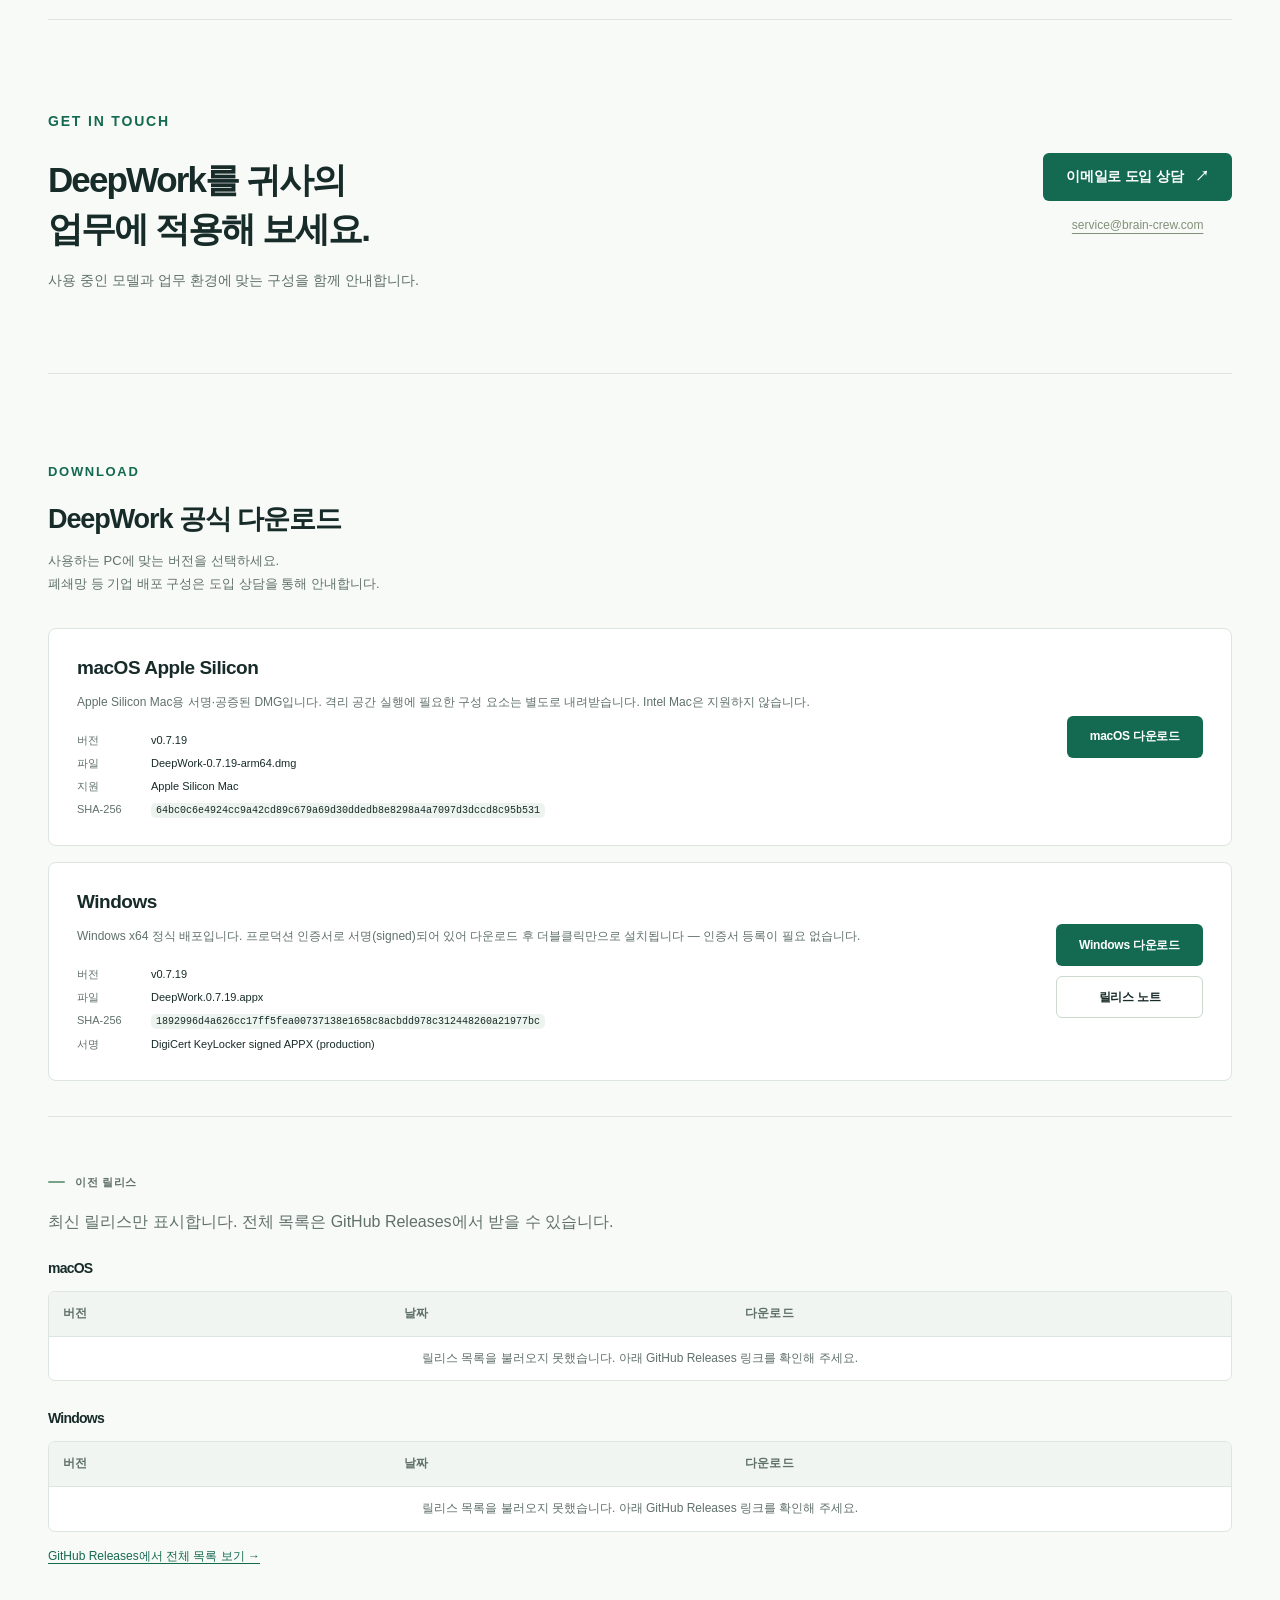
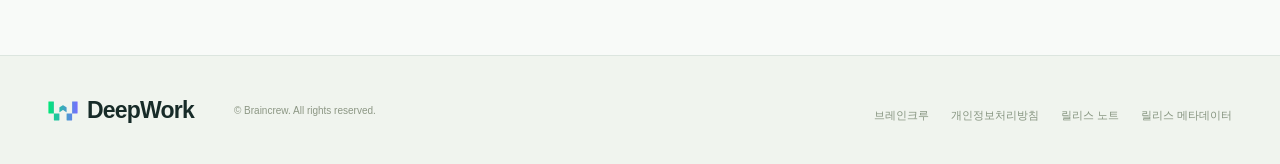
==== commit ba0e52d8: "Update public macOS release to v0.7.19" ====
--- a/index.html
+++ b/index.html
@@ -681,11 +681,11 @@
               <dl class="metadata">
                 <div>
                   <dt>버전</dt>
-                  <dd>v0.7.15</dd>
+                  <dd>v0.7.19</dd>
                 </div>
                 <div>
                   <dt>파일</dt>
-                  <dd>DeepWork-0.7.15-arm64.dmg</dd>
+                  <dd>DeepWork-0.7.19-arm64.dmg</dd>
                 </div>
                 <div>
                   <dt>지원</dt>
@@ -694,14 +694,14 @@
                 <div>
                   <dt>SHA-256</dt>
                   <dd>
-                    <code>d9075438b9a339490e615811ca68b5dda45750494fa98f96ff5f2231ab0e334f</code>
+                    <code>64bc0c6e4924cc9a42cd89c679a69d30ddedb8e8298a4a7097d3dccd8c95b531</code>
                   </dd>
                 </div>
               </dl>
             </div>
             <a
               class="button primary"
-              href="https://github.com/braincrew-lab/deepwork-public/releases/download/v0.7.15/DeepWork-0.7.15-arm64.dmg"
+              href="https://github.com/braincrew-lab/deepwork-public/releases/download/v0.7.19/DeepWork-0.7.19-arm64.dmg"
             >
               macOS 다운로드
             </a>
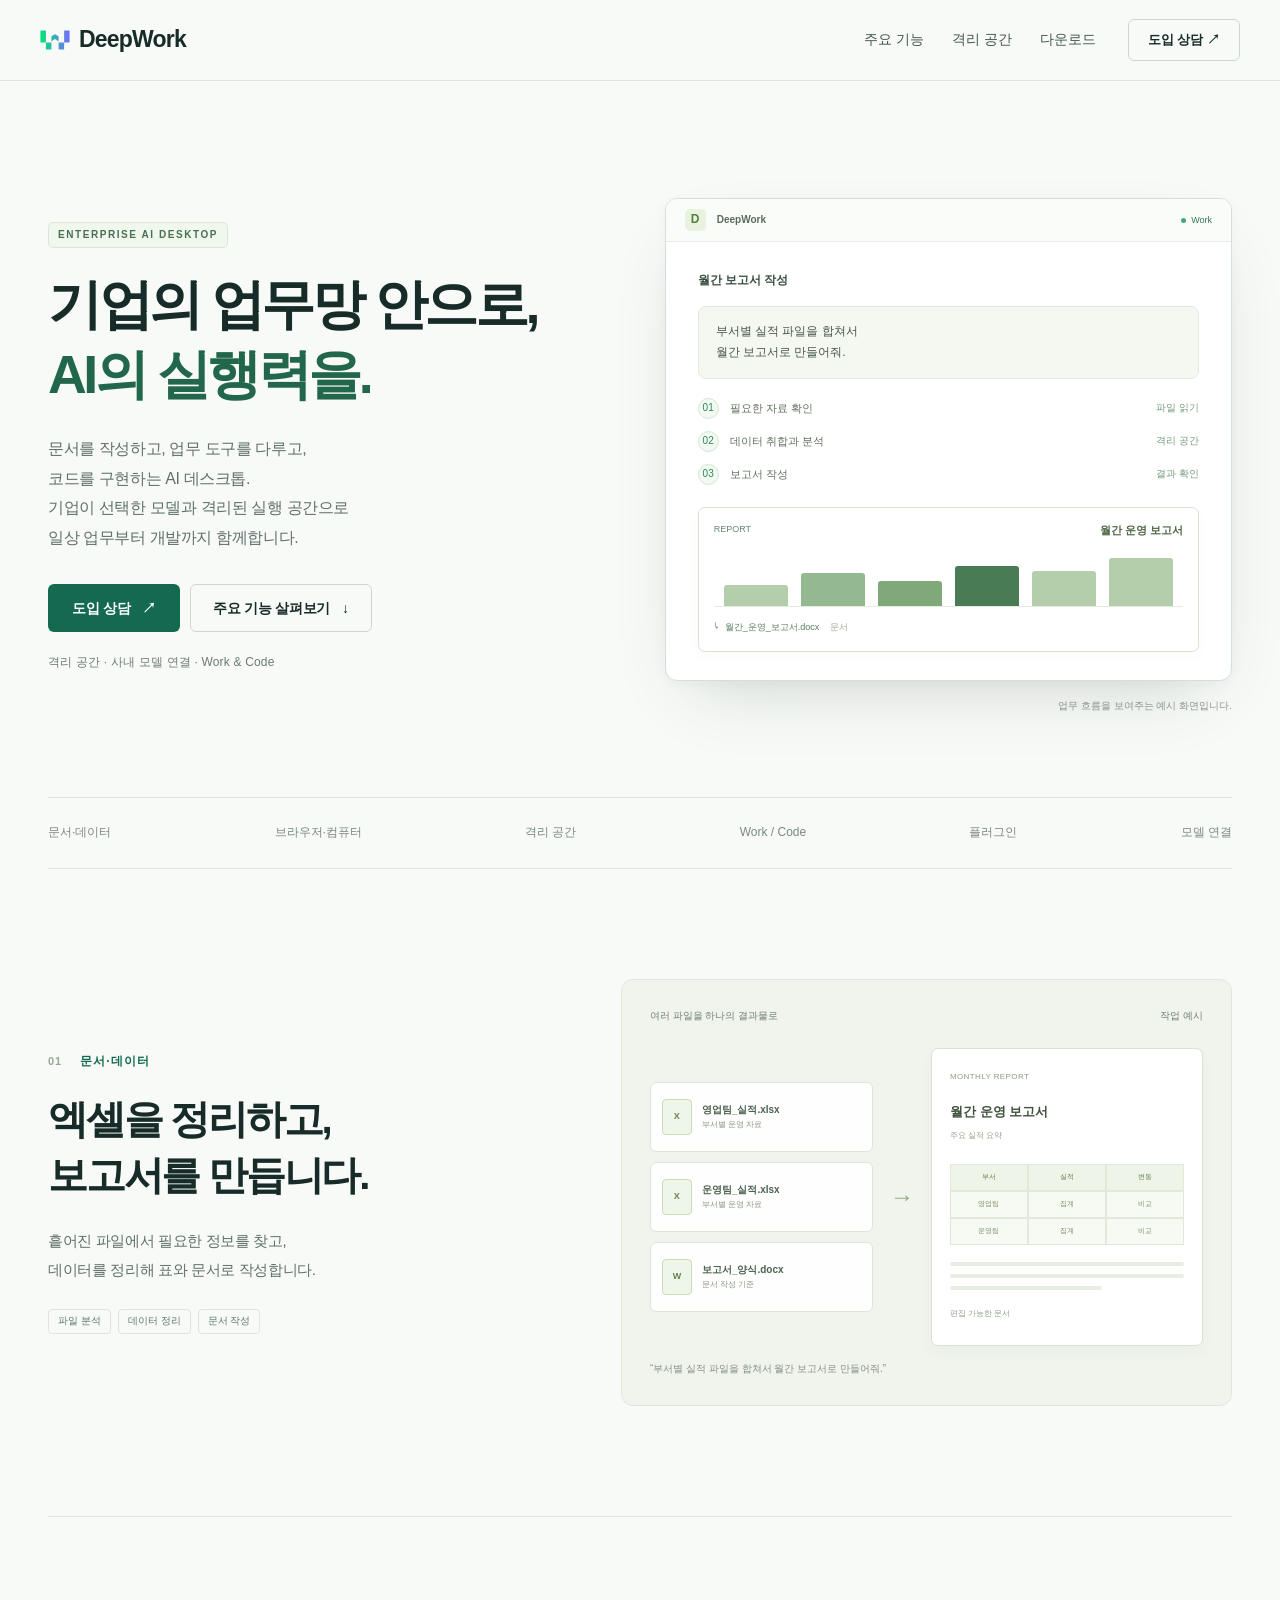
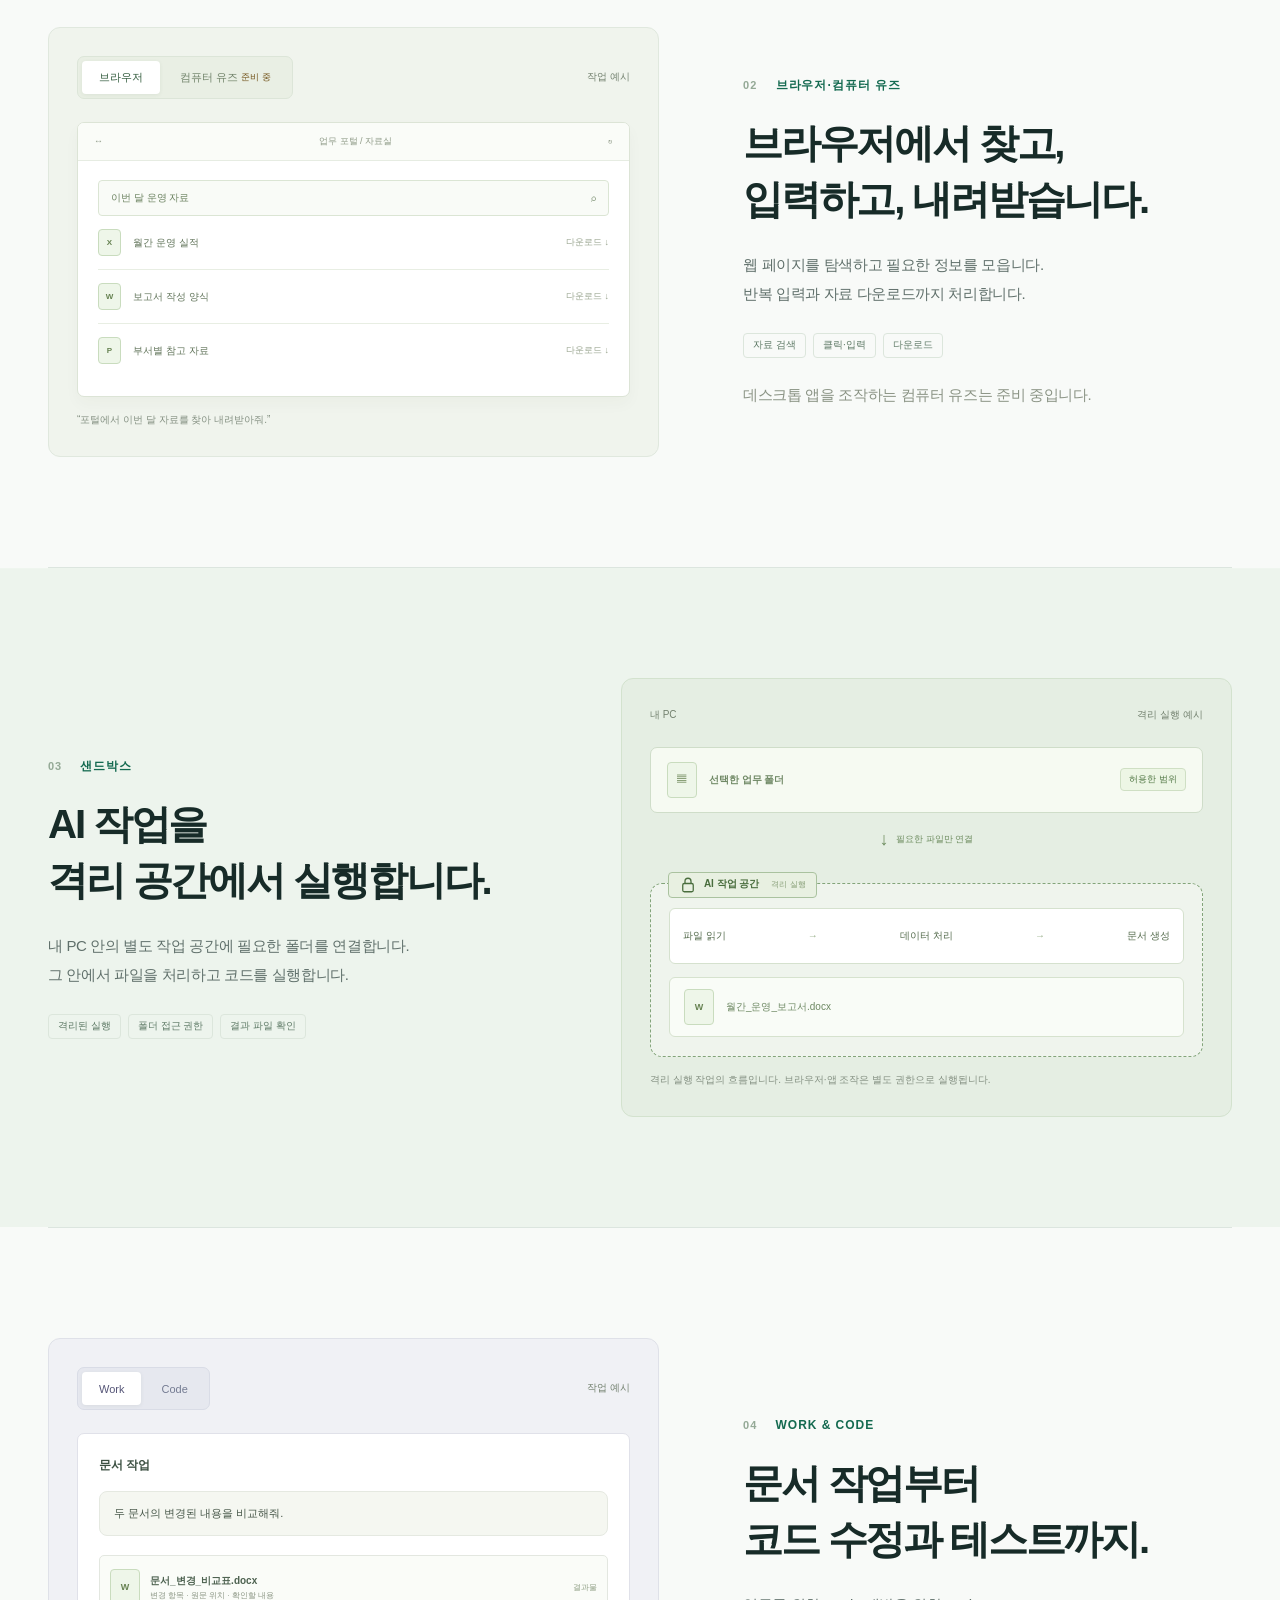
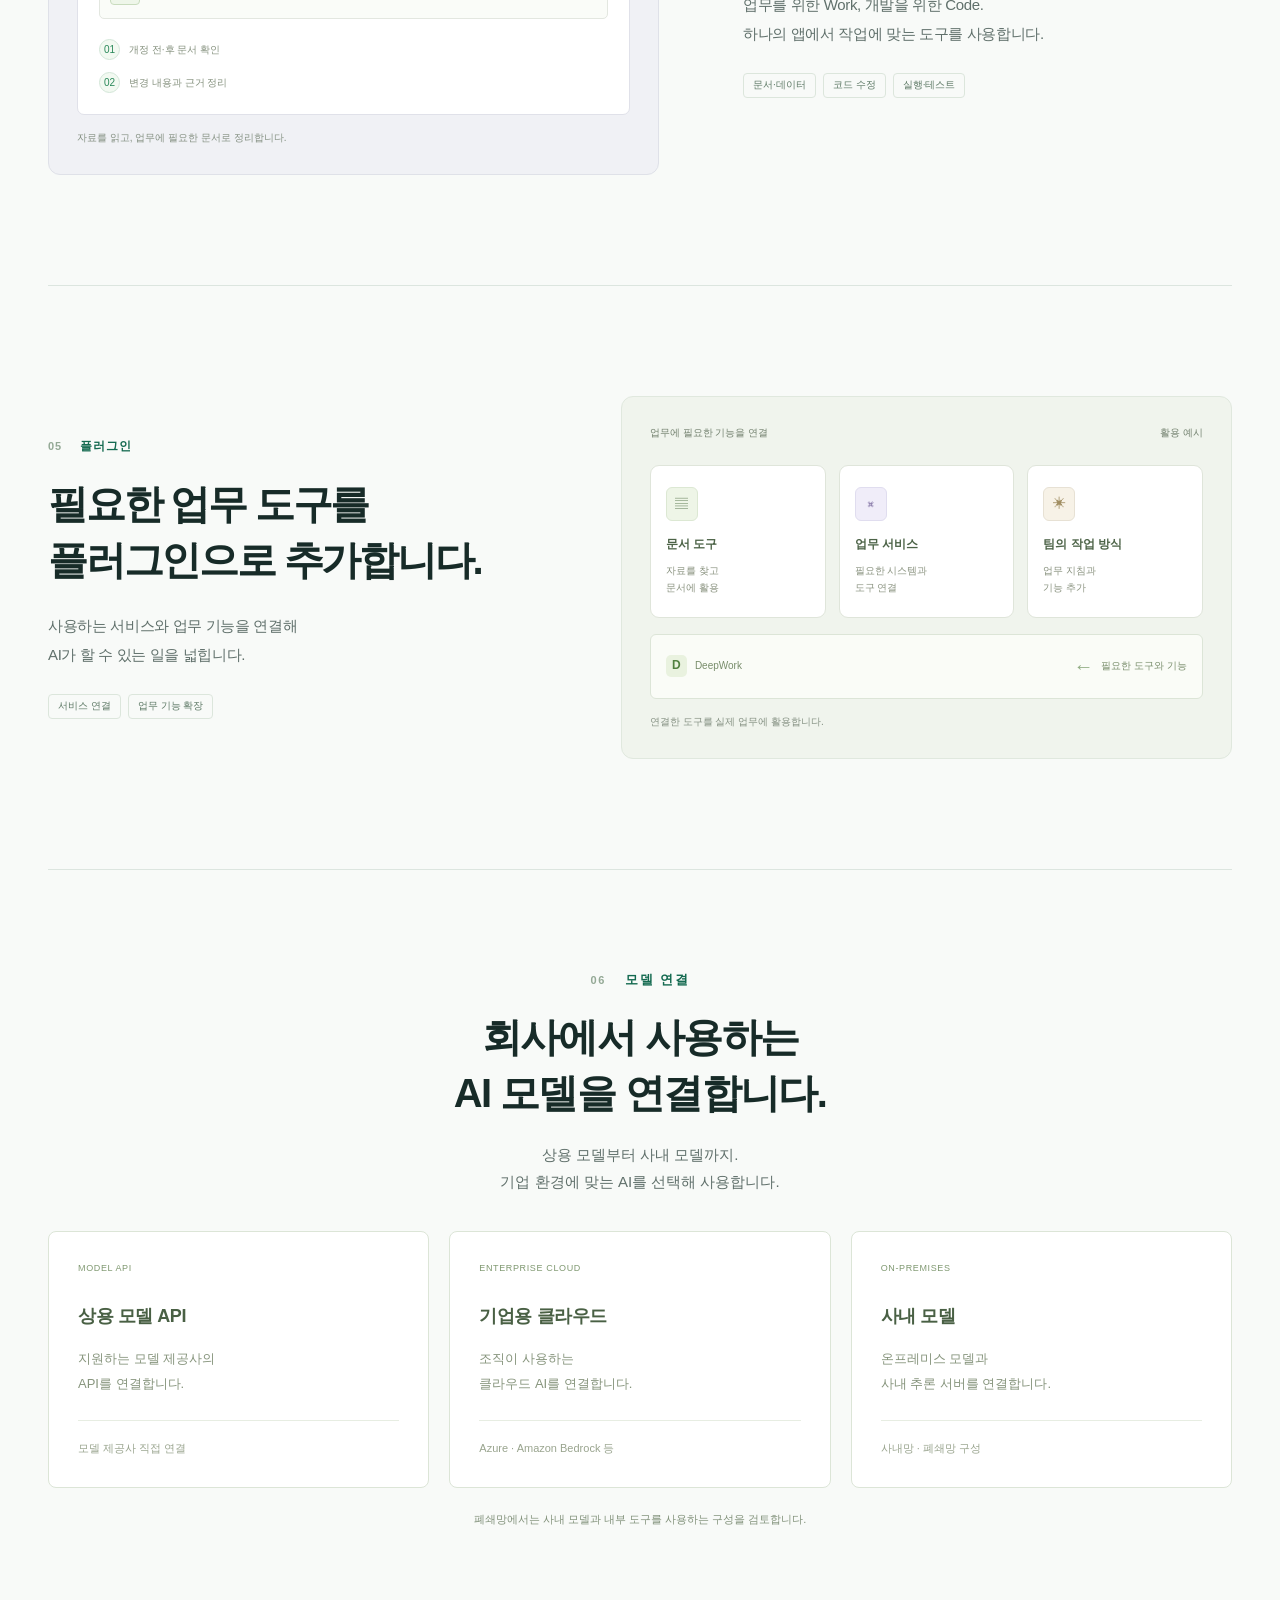
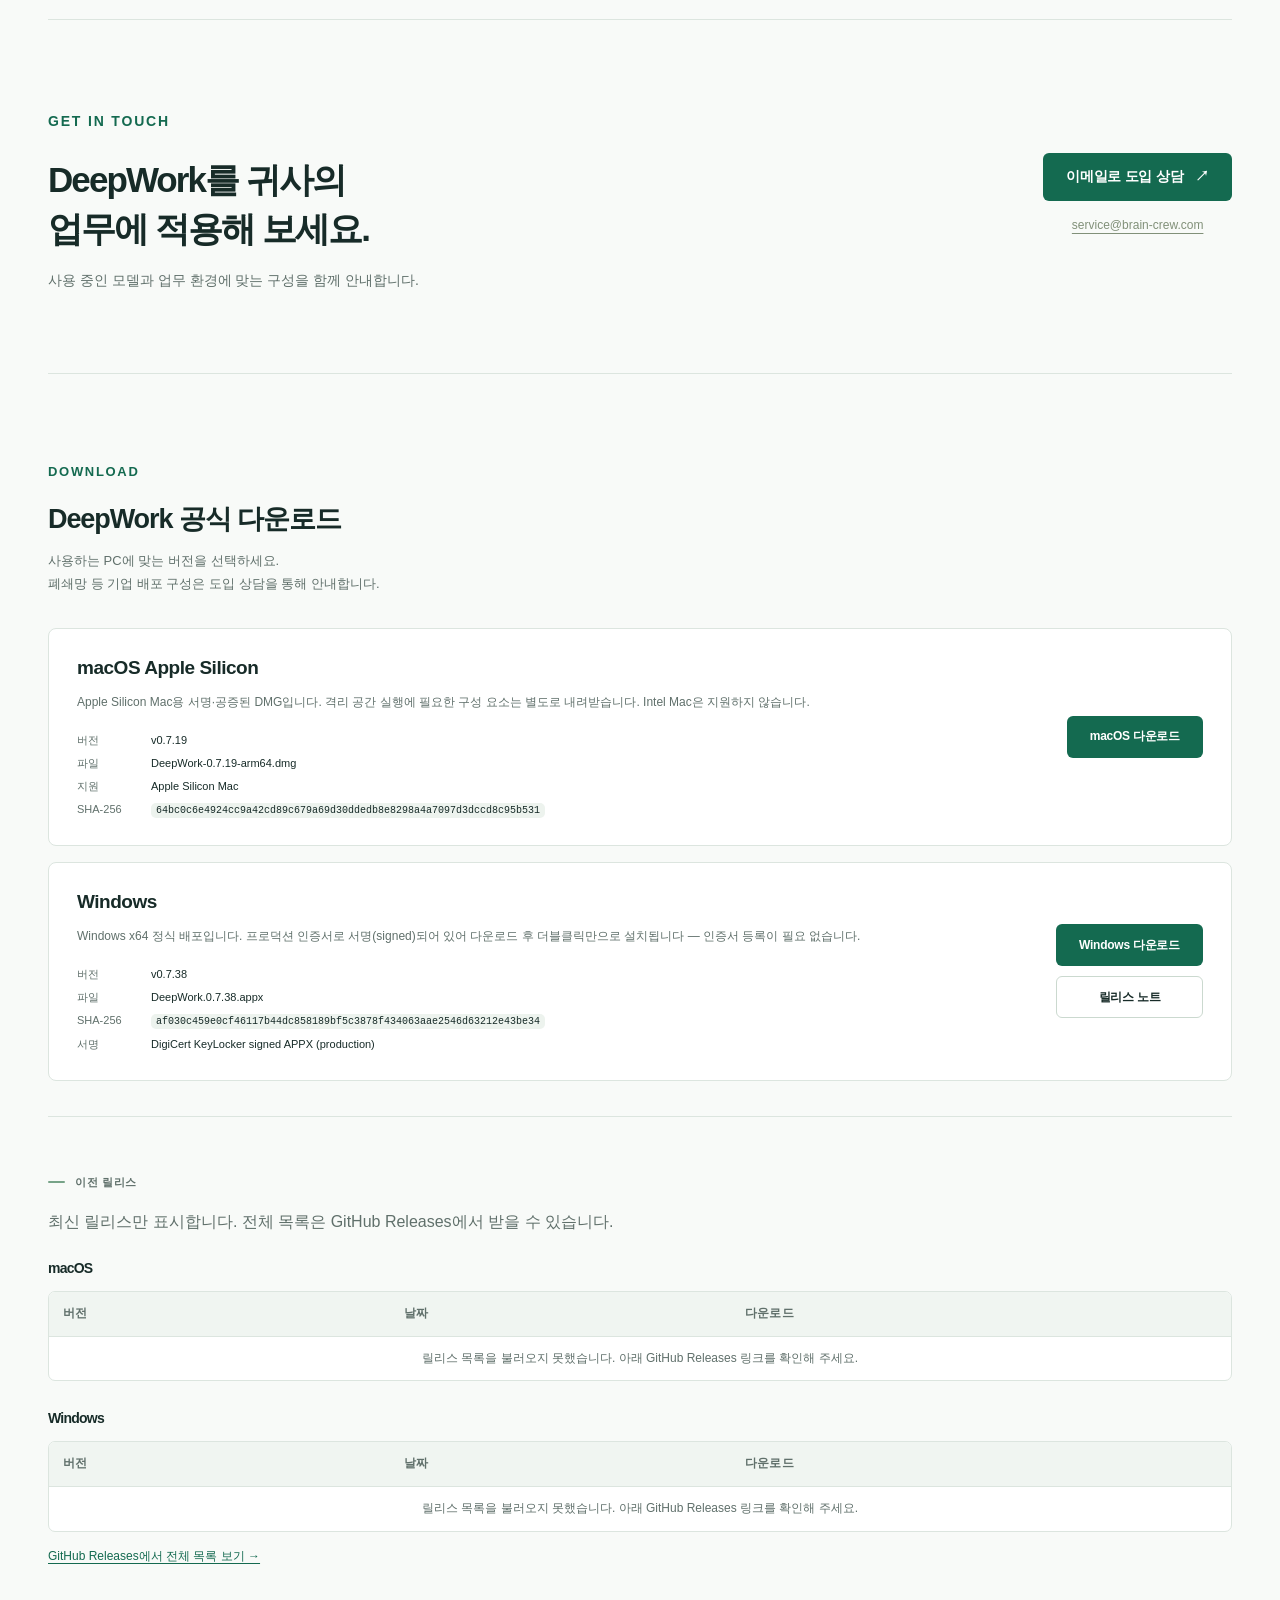
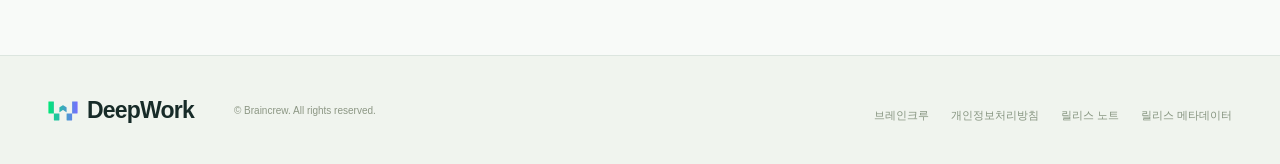
==== commit 08e70a61: "Update Windows official keylocker direct download to v0.7.38" ====
--- a/index.html
+++ b/index.html
@@ -719,16 +719,16 @@
               <dl class="metadata">
                 <div>
                   <dt>버전</dt>
-                  <dd>v0.7.19</dd>
+                  <dd>v0.7.38</dd>
                 </div>
                 <div>
                   <dt>파일</dt>
-                  <dd>DeepWork.0.7.19.appx</dd>
+                  <dd>DeepWork.0.7.38.appx</dd>
                 </div>
                 <div>
                   <dt>SHA-256</dt>
                   <dd>
-                    <code>1892996d4a626cc17ff5fea00737138e1658c8acbdd978c312448260a21977bc</code>
+                    <code>af030c459e0cf46117b44dc858189bf5c3878f434063aae2546d63212e43be34</code>
                   </dd>
                 </div>
                 <div>
@@ -740,13 +740,13 @@
             <div class="button-stack" aria-label="Windows 정식 배포 다운로드">
               <a
                 class="button primary"
-                href="https://github.com/braincrew-lab/deepwork-public/releases/download/v0.7.19/DeepWork.0.7.19.appx"
+                href="https://github.com/braincrew-lab/deepwork-public/releases/download/v0.7.38/DeepWork.0.7.38.appx"
               >
                 Windows 다운로드
               </a>
               <a
                 class="button secondary"
-                href="https://github.com/braincrew-lab/deepwork-public/releases/tag/v0.7.19"
+                href="https://github.com/braincrew-lab/deepwork-public/releases/tag/v0.7.38"
               >
                 릴리스 노트
               </a>
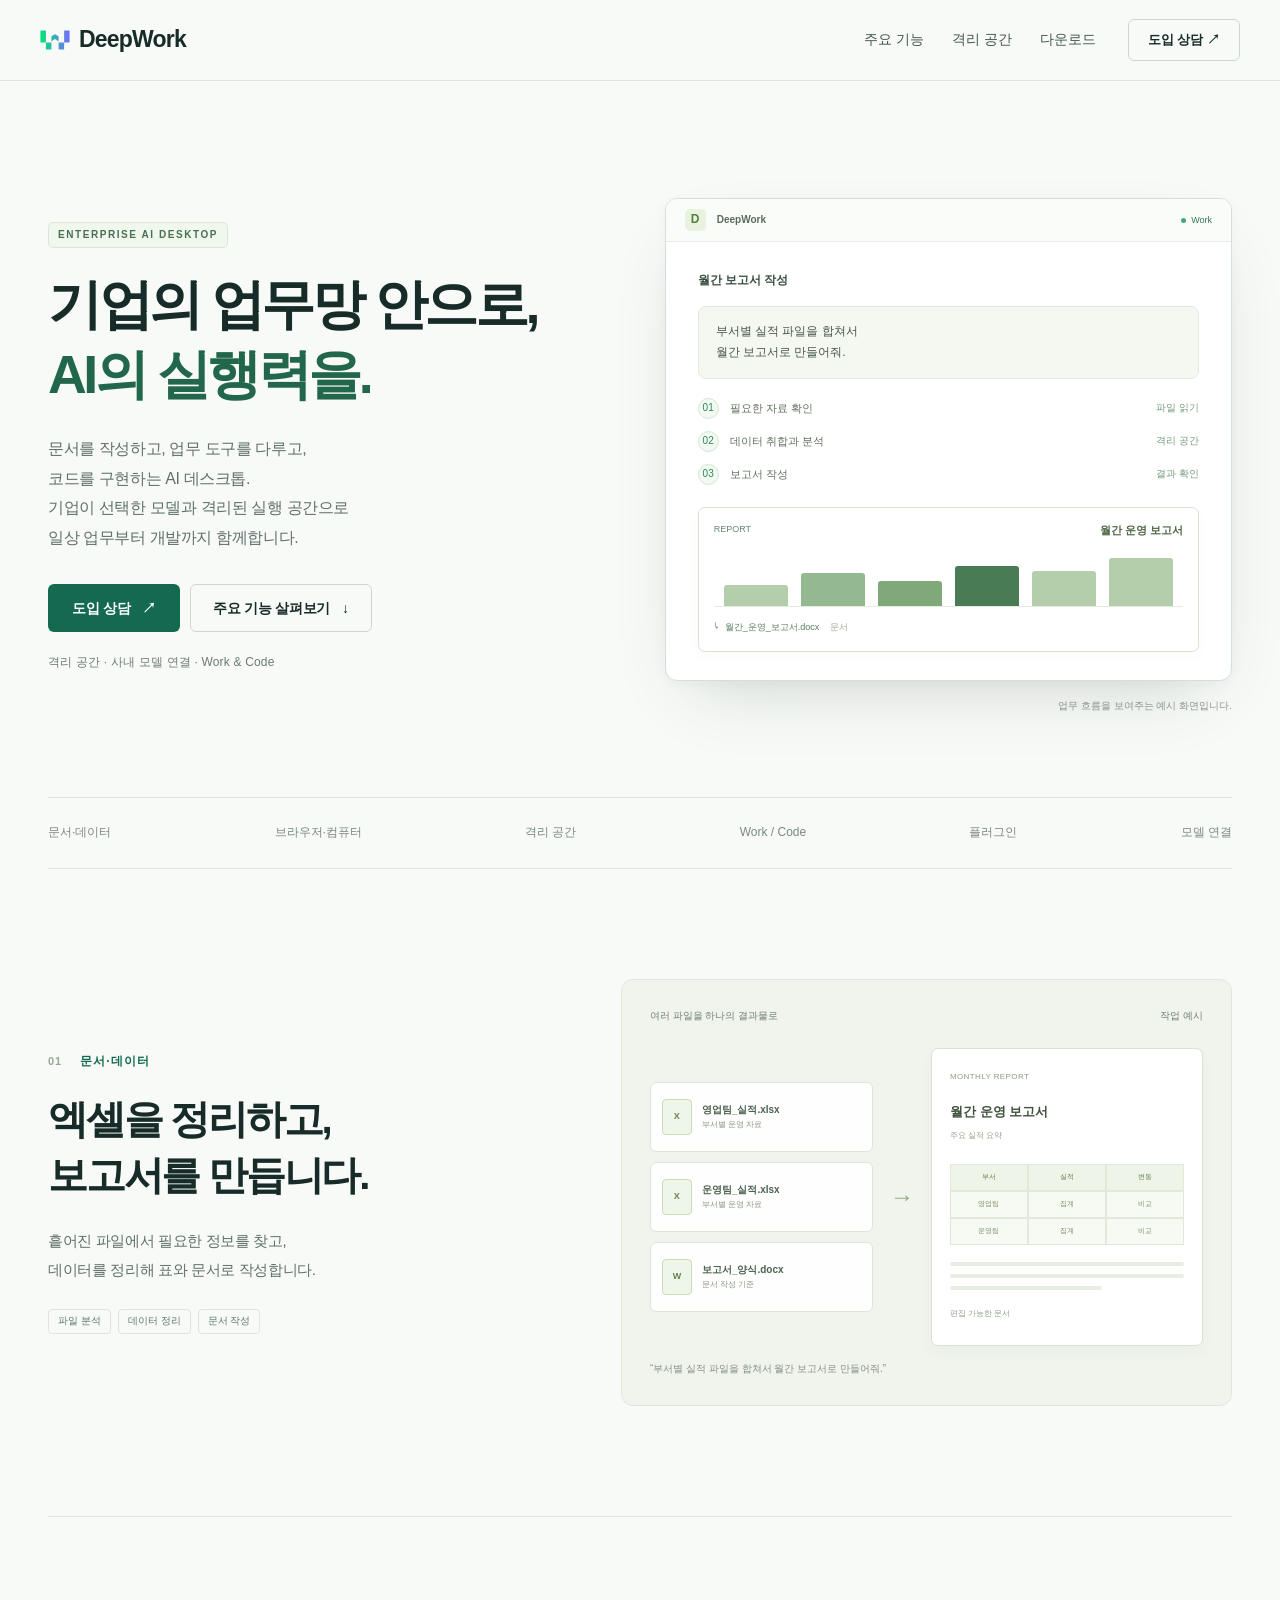
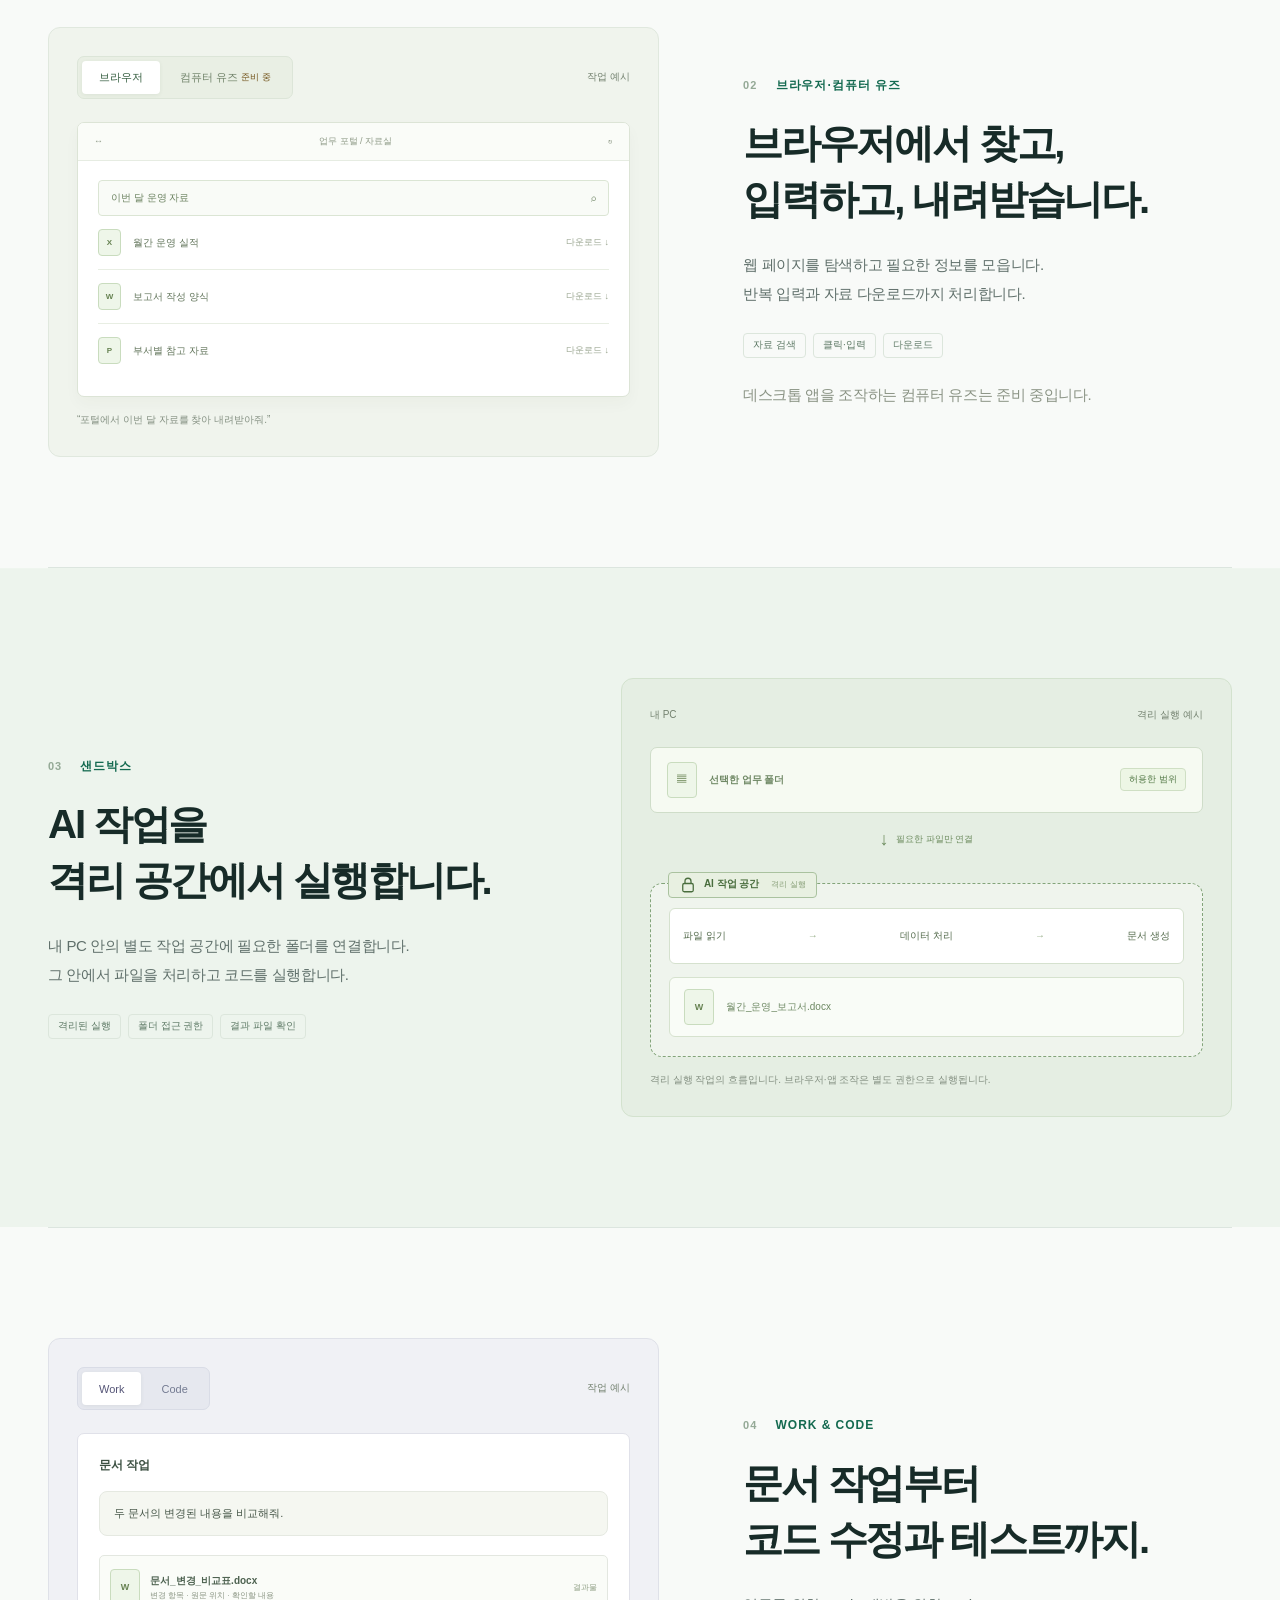
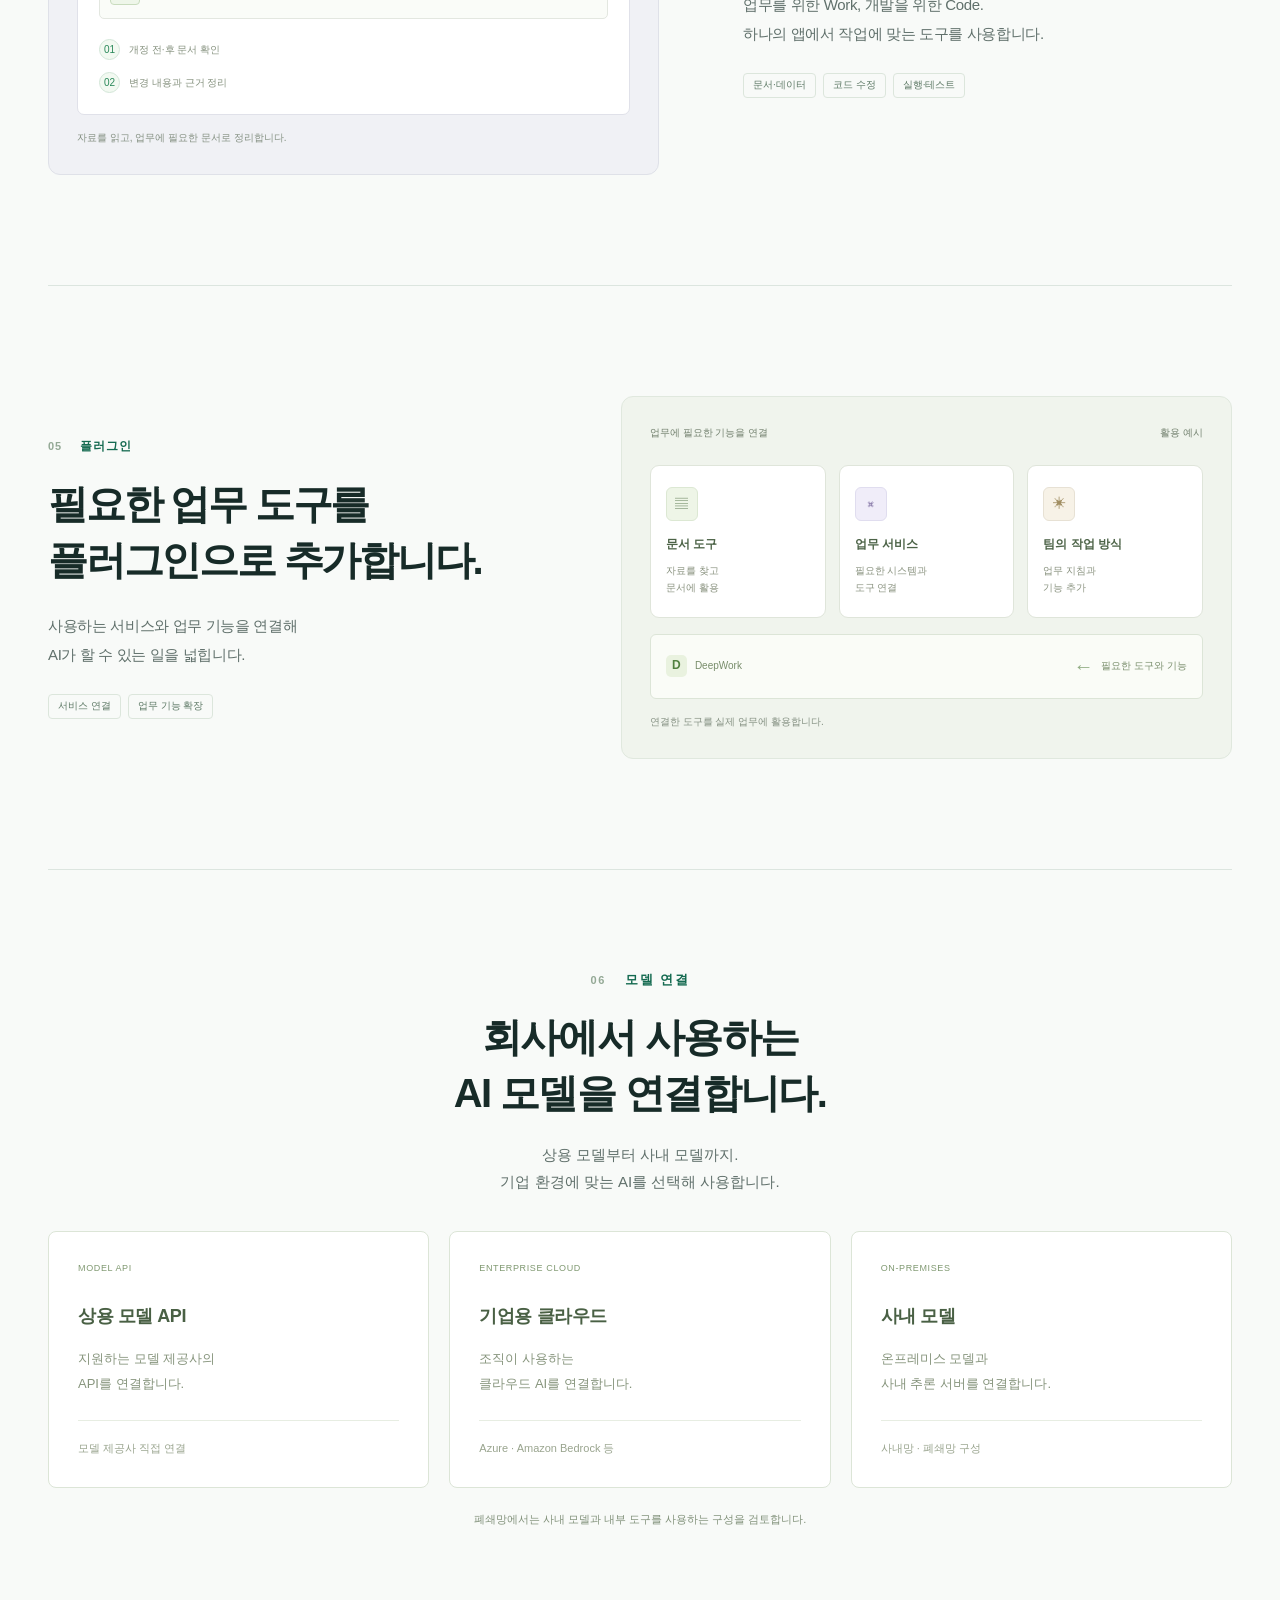
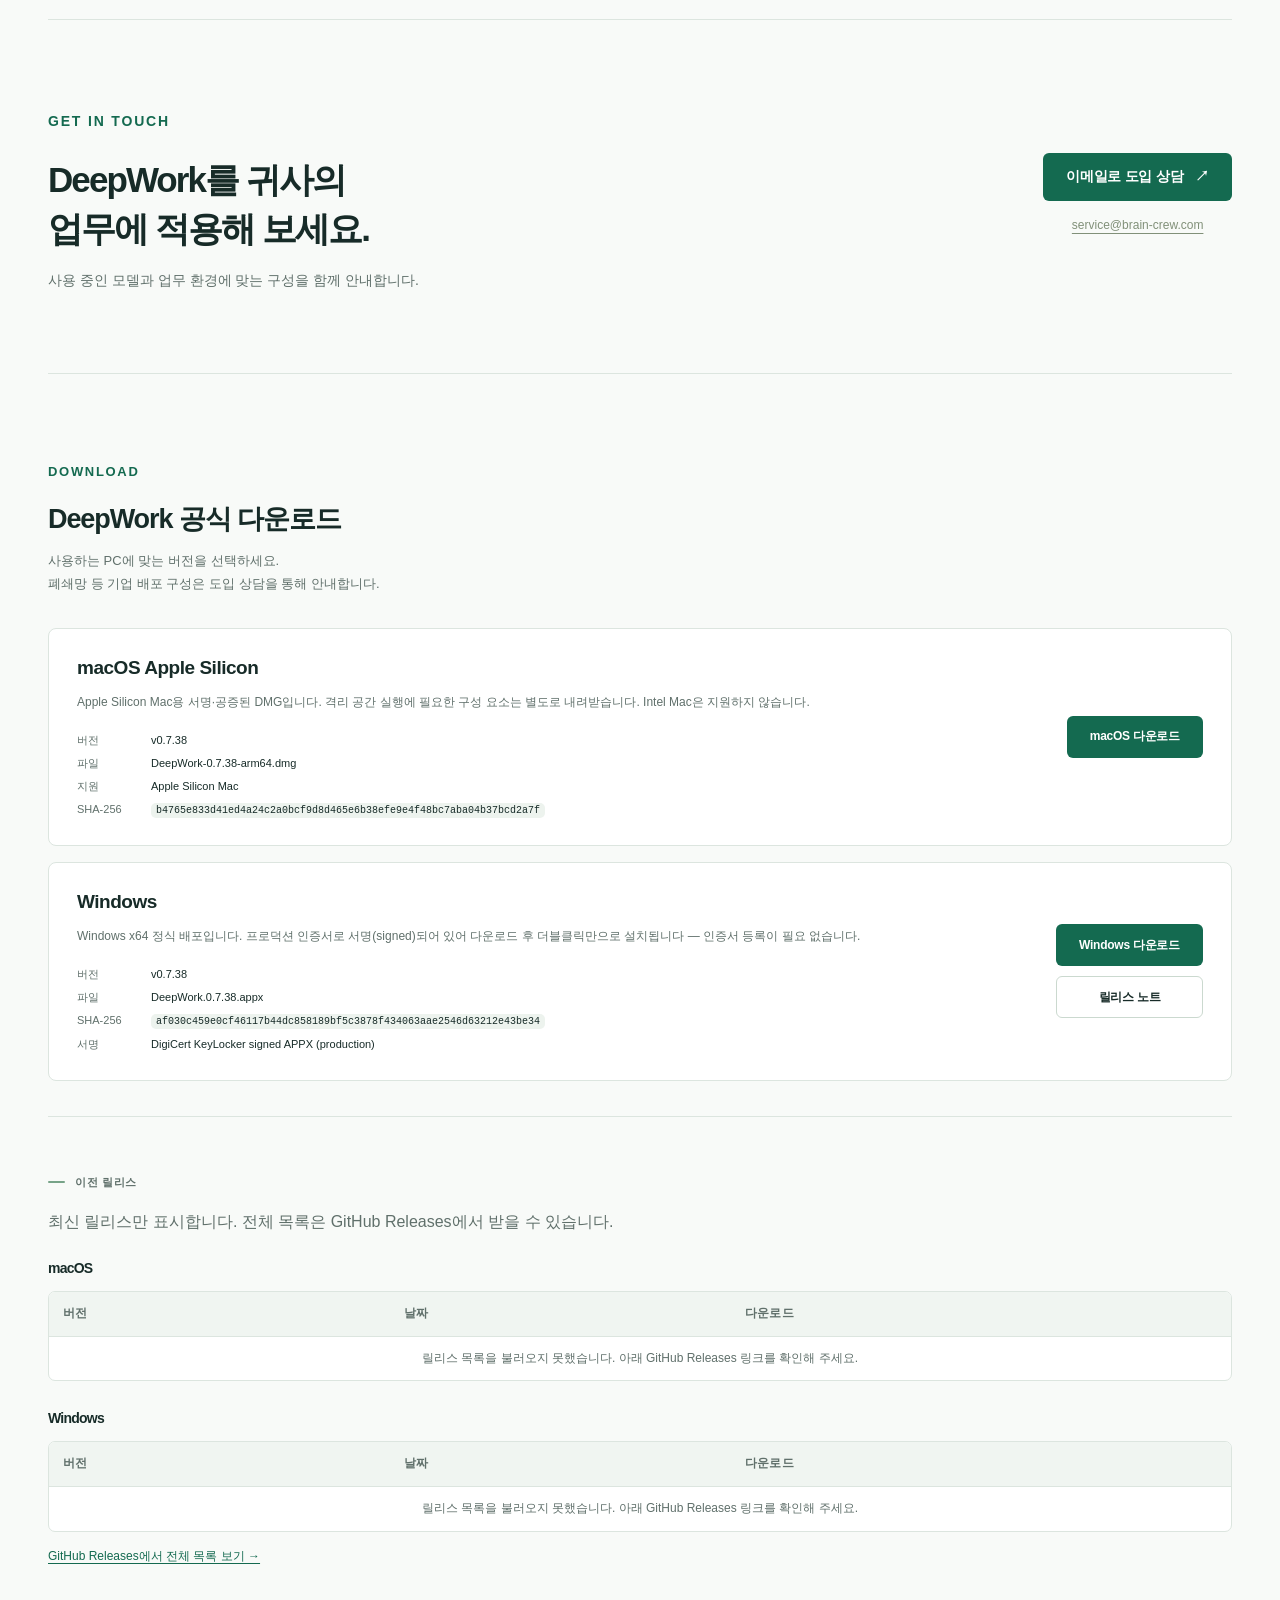
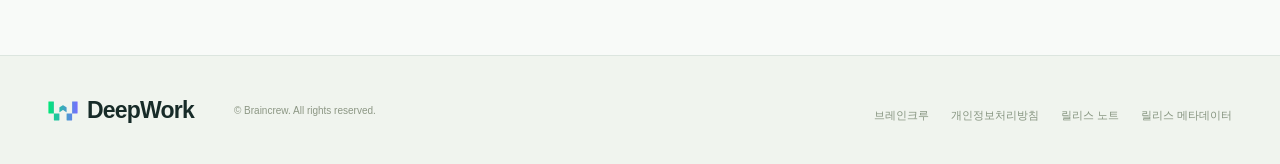
==== commit 0e093242: "Update public macOS release to v0.7.38" ====
--- a/index.html
+++ b/index.html
@@ -681,11 +681,11 @@
               <dl class="metadata">
                 <div>
                   <dt>버전</dt>
-                  <dd>v0.7.19</dd>
+                  <dd>v0.7.38</dd>
                 </div>
                 <div>
                   <dt>파일</dt>
-                  <dd>DeepWork-0.7.19-arm64.dmg</dd>
+                  <dd>DeepWork-0.7.38-arm64.dmg</dd>
                 </div>
                 <div>
                   <dt>지원</dt>
@@ -694,14 +694,14 @@
                 <div>
                   <dt>SHA-256</dt>
                   <dd>
-                    <code>64bc0c6e4924cc9a42cd89c679a69d30ddedb8e8298a4a7097d3dccd8c95b531</code>
+                    <code>b4765e833d41ed4a24c2a0bcf9d8d465e6b38efe9e4f48bc7aba04b37bcd2a7f</code>
                   </dd>
                 </div>
               </dl>
             </div>
             <a
               class="button primary"
-              href="https://github.com/braincrew-lab/deepwork-public/releases/download/v0.7.19/DeepWork-0.7.19-arm64.dmg"
+              href="https://github.com/braincrew-lab/deepwork-public/releases/download/v0.7.38/DeepWork-0.7.38-arm64.dmg"
             >
               macOS 다운로드
             </a>
